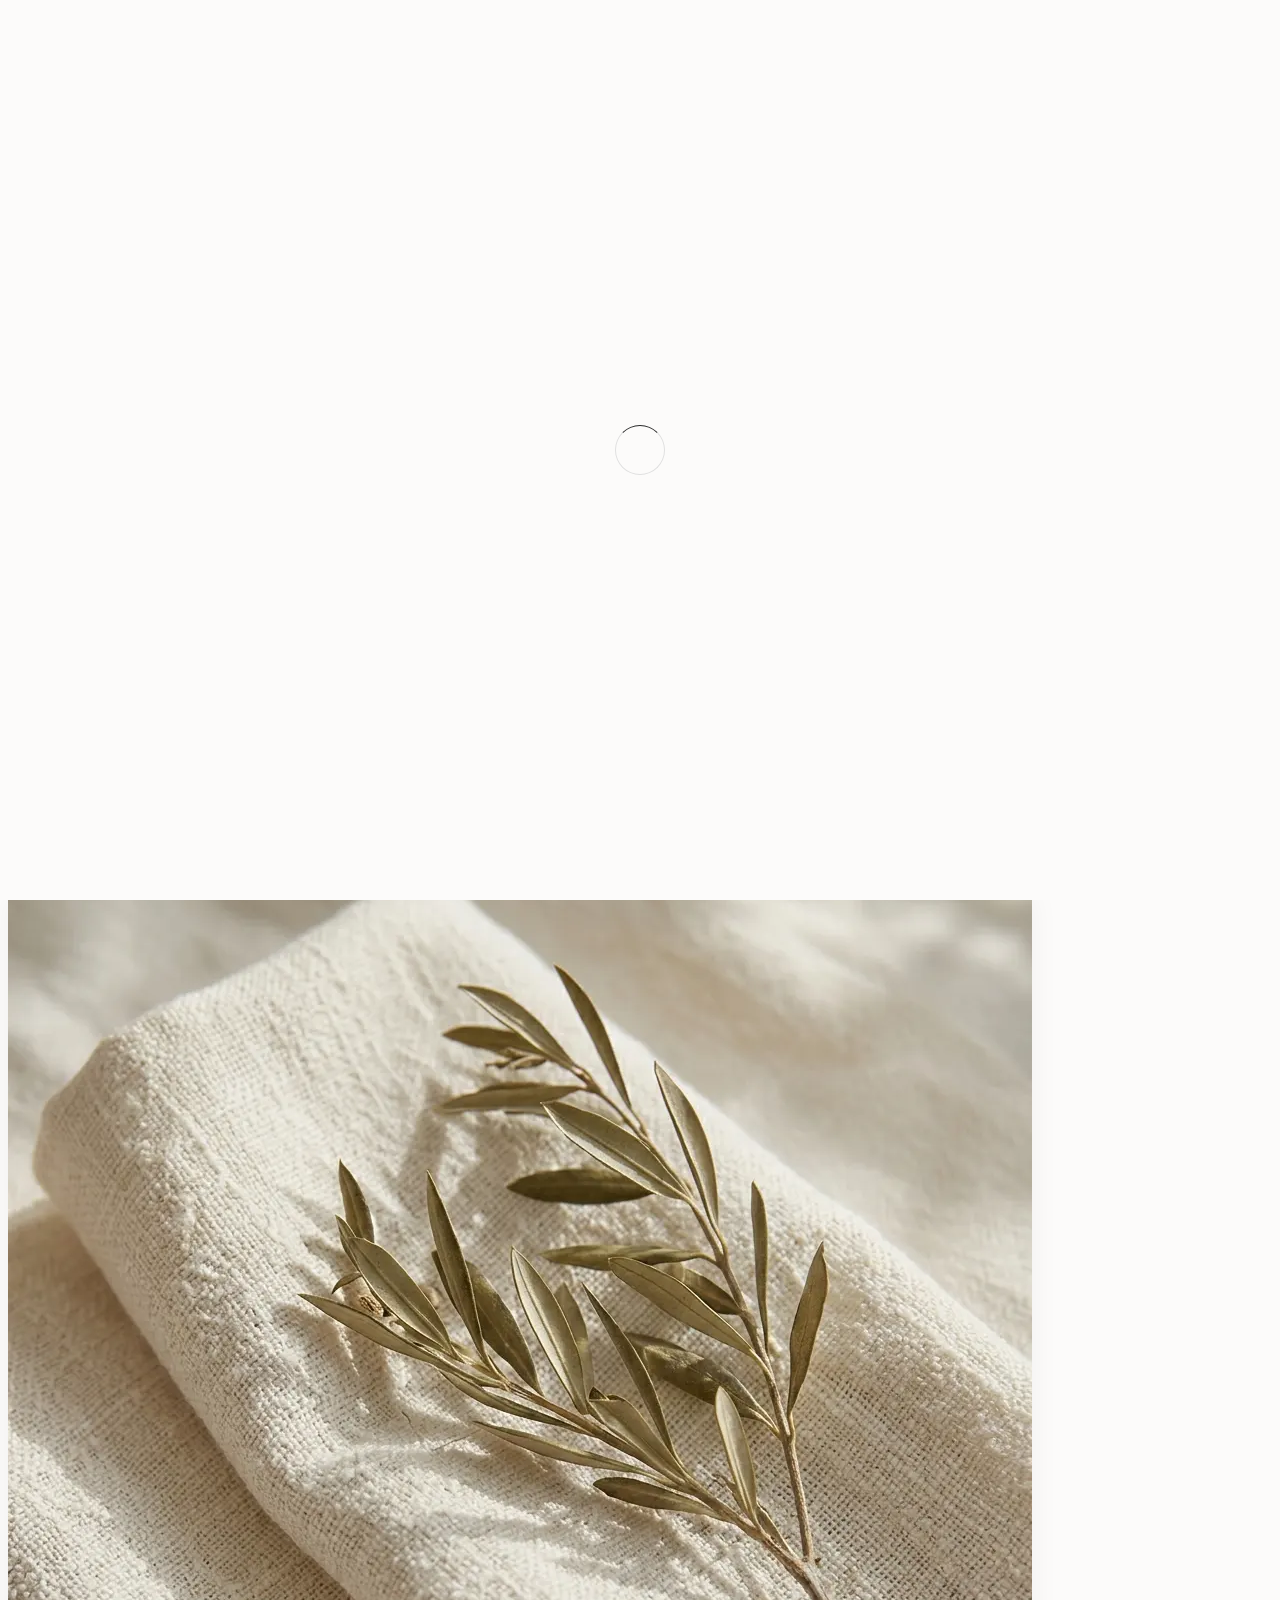
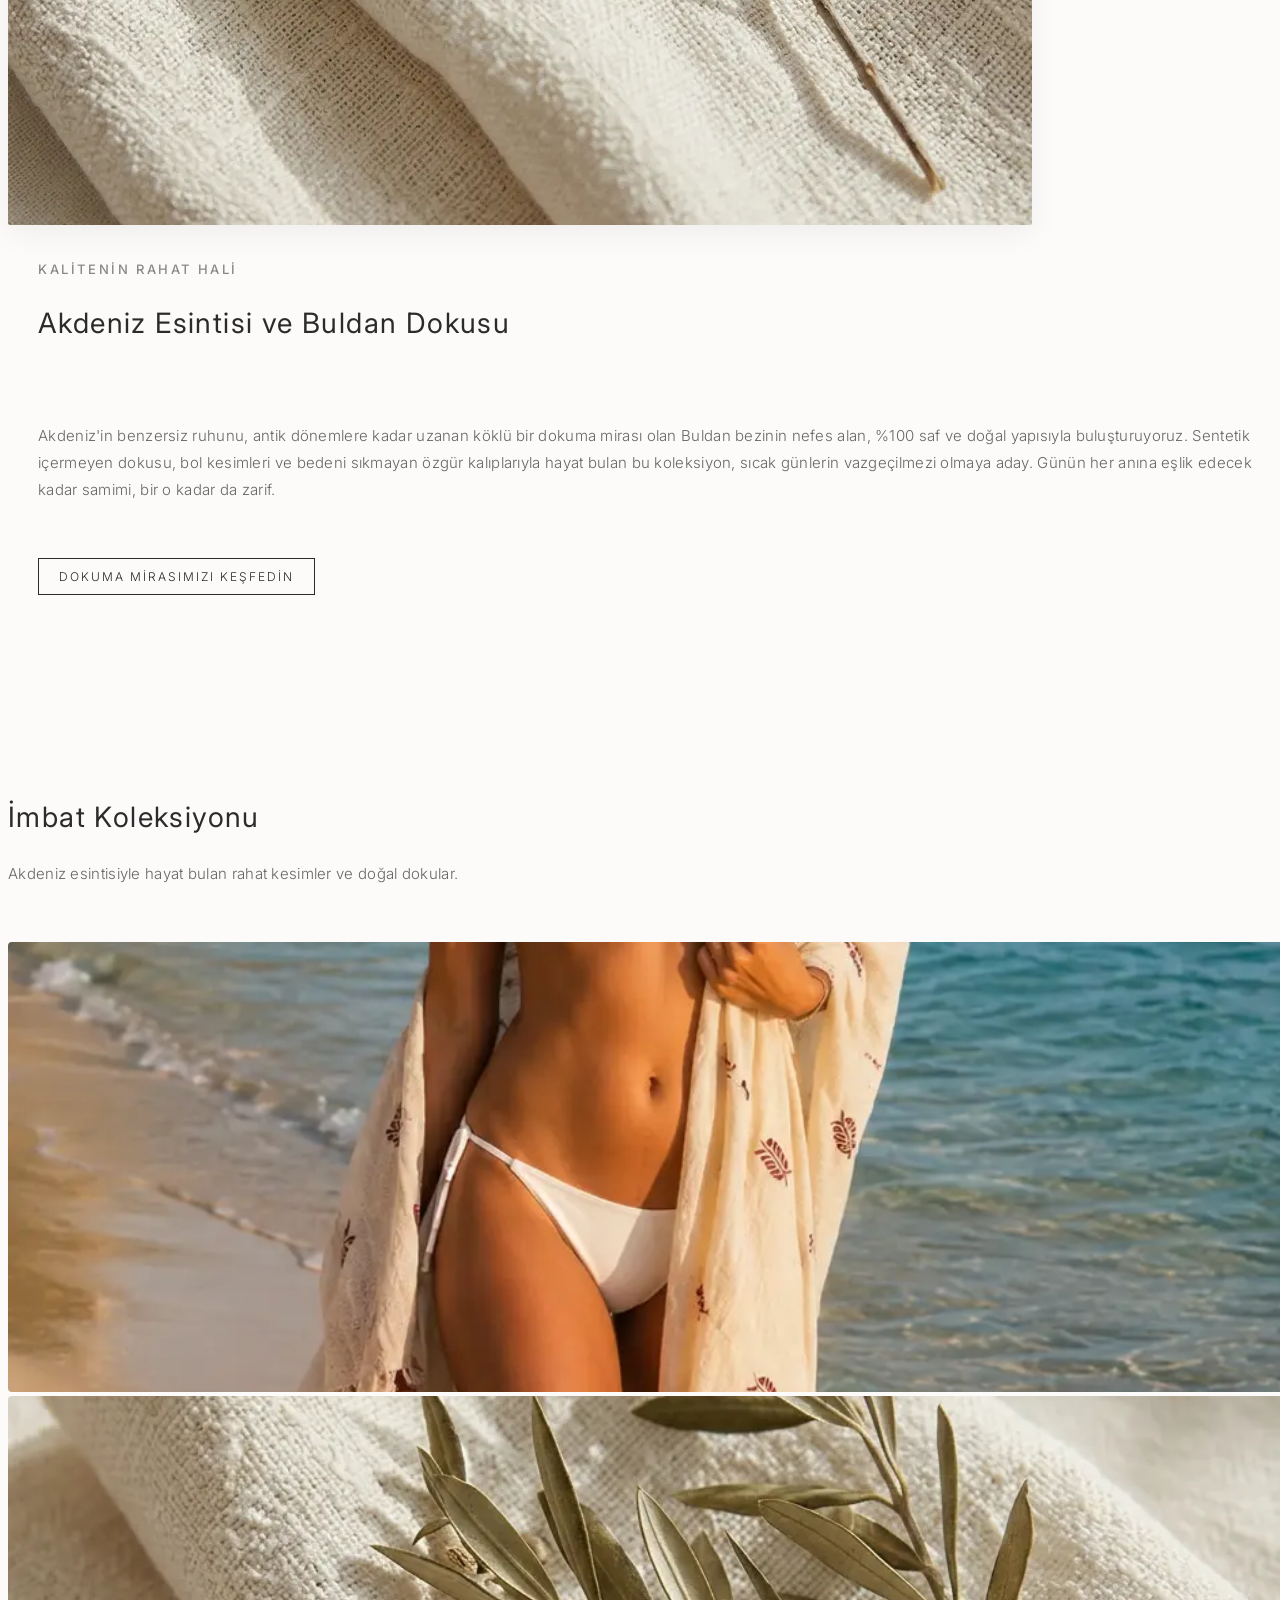
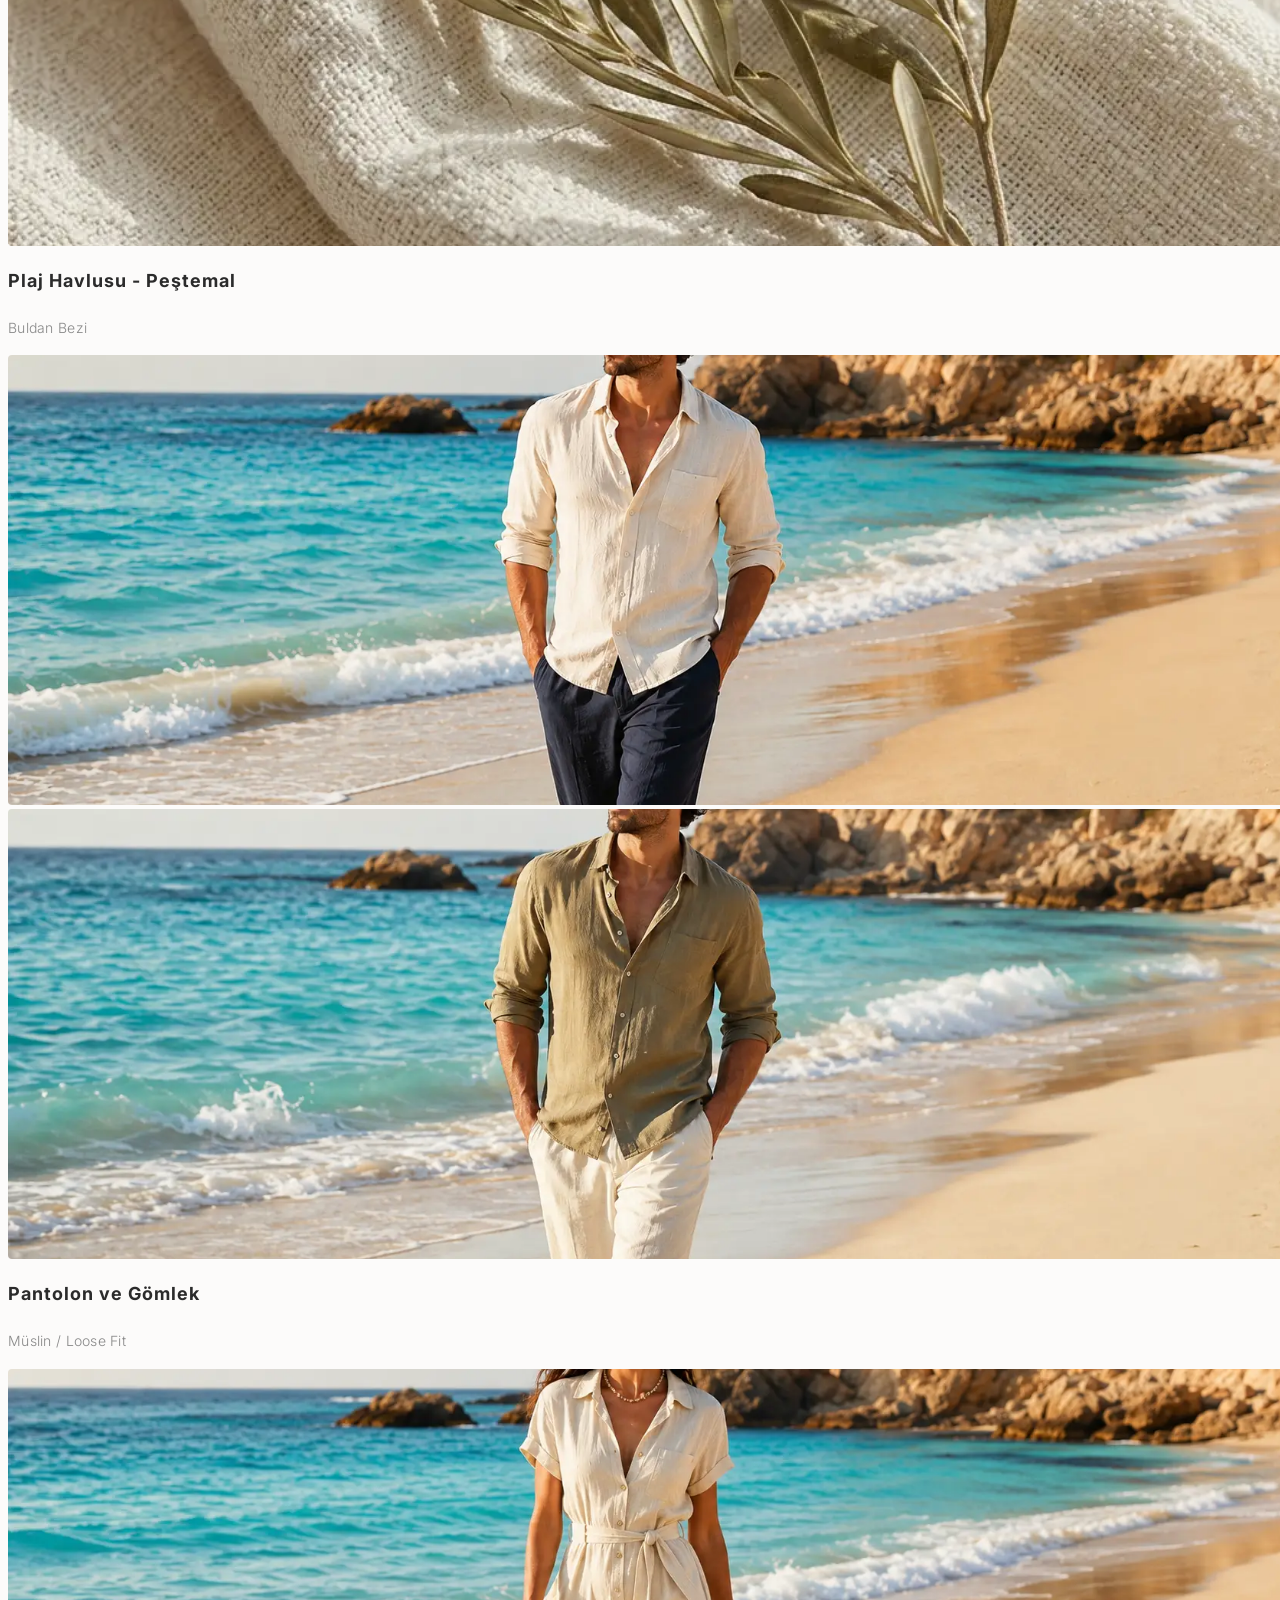
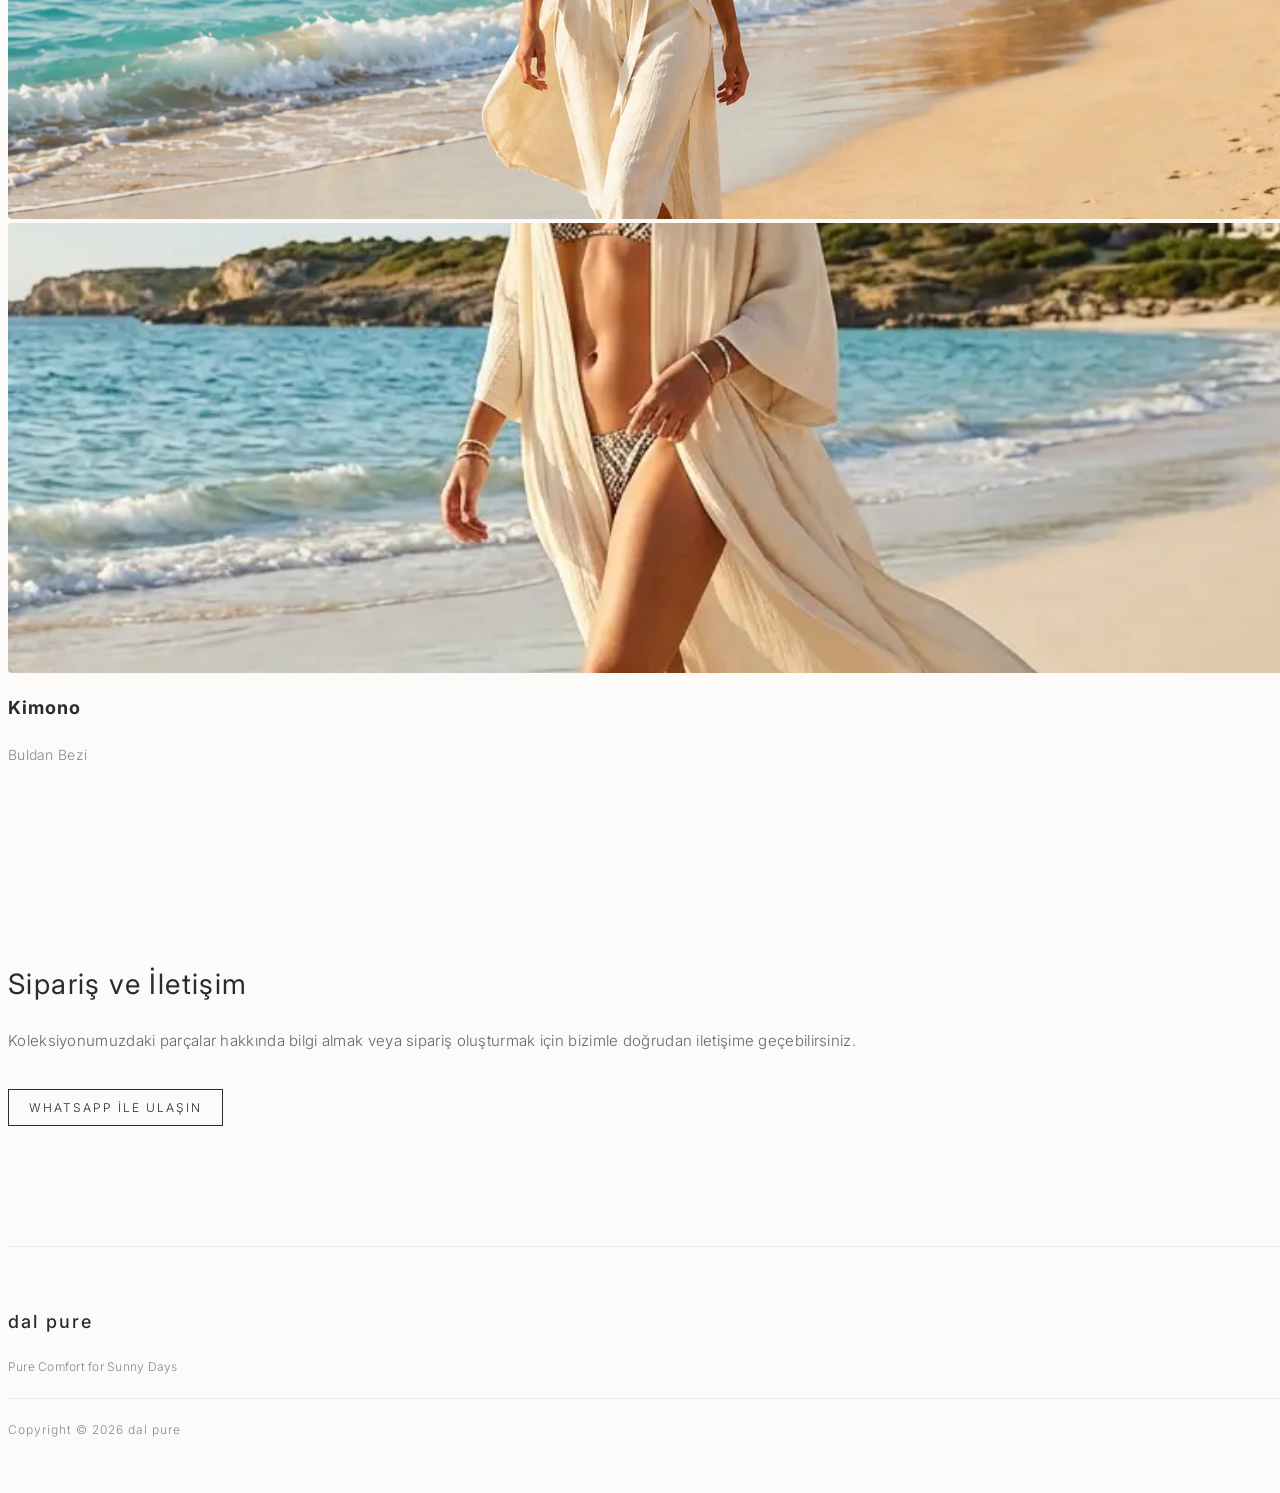
==== index.html @ 9138c9a8 "Add files via upload" ====
<!DOCTYPE html>
<html lang="tr">
<head>
    <meta charset="UTF-8">
    <title>dal pure</title>

    <meta http-equiv="X-UA-Compatible" content="IE=Edge">
    <meta name="description" content="Dal Pure - Mediterranean inspired Buldan cotton resortwear.">
    <meta name="viewport" content="width=device-width, initial-scale=1, maximum-scale=1">

    <link rel="stylesheet" href="css/bootstrap.min.css">
    <link rel="stylesheet" href="css/animate.css">
    <link rel="stylesheet" href="css/font-awesome.min.css">
    <link rel="icon" type="image/png" href="images/favicon.png">
    <link rel="stylesheet" href="css/tooplate-style.css">

</head>

<body data-spy="scroll" data-target=".navbar-collapse" data-offset="50">

    <div style="position: absolute; top: 30px; right: 40px; z-index: 1000; font-family: 'Inter', sans-serif; font-size: 13px; letter-spacing: 2px;">
        <span style="color: #2b2b2b; font-weight: 500;">TR</span> 
        <span style="color: #888; margin: 0 5px;">|</span> 
        <a href="en.html" style="color: #888; text-decoration: none; transition: 0.3s;" onmouseover="this.style.color='#2b2b2b'" onmouseout="this.style.color='#888'">EN</a>
    </div>

    <div class="preloader">
         <div class="spinner">
              <span class="spinner-rotate"></span>
         </div>
    </div>

<style>
     /* Carousel Okları ve Minimal Dokunuşlar İçin Ek CSS */
     .carousel-control.left, .carousel-control.right {
          background-image: none !important; /* Standart siyah gölgeleri kaldırır */
          color: #2b2b2b; /* Ok rengi */
          opacity: 0.5;
     }
     .carousel-control:hover { opacity: 1; }
     .carousel-inner > .item > img {
          width: 100%;
          height: 450px;
          object-fit: cover;
          border-radius: 4px;
     }
     .product-title { margin-top: 20px; font-weight: bold; letter-spacing: 1px; }
     .product-desc { color: #888; font-size: 14px; margin-bottom: 15px; }
     .inquire-btn {
          display: inline-block; padding: 10px 20px; border: 1px solid #2b2b2b;
          color: #2b2b2b; text-decoration: none; text-transform: uppercase; letter-spacing: 2px;
          font-size: 12px; transition: 0.3s;
     }
     .inquire-btn:hover { background-color: #2b2b2b; color: #fff; text-decoration: none; }
           /* Dikey Hizalama ve Bootstrap Hayalet Temizliği */
     .align-center {
          display: flex !important;
          align-items: center !important;
          flex-wrap: wrap;
     }
     .align-center::before, .align-center::after {
          display: none !important;
     }
     .about-thumb, .about-thumb .section-title, .about-thumb h3 {
          margin-top: 0 !important;
          padding-top: 0 !important;
     }   
     
</style>


<div class="container">
     <div class="row">
          <section id="home" class="parallax-section">

               <div class="col-md-offset-1 col-md-10 col-sm-12">
                    <div class="home-wrapper">
                         <h3 class="wow fadeInUp" data-wow-delay="0.4s">Akdeniz Esintisi</h3>
                         <h1 class="wow fadeInUp" data-wow-delay="0.6s" style="letter-spacing: 0.2em; text-transform: none !important;">dal pure</h1>
                         <p class="home-desc wow fadeInUp" data-wow-delay="0.8s">Bitmeyen yazlar için, nefes alan rahat kıyafetler ve aksesuarlar.</p>
                         <a href="#about" class="wow fadeInUp smoothScroll arrow-btn" data-wow-delay="1s"><i class="fa fa-angle-double-down"></i></a>
                    </div>
               </div>

          </section>
     </div>
</div>


<section id="about" class="parallax-section">
     <div class="container">
          <div class="row align-center">

               <div class="col-md-5 col-sm-12">
                    <img src="images/about-image.webp" class="wow fadeInUp img-responsive" data-wow-delay="0.2s" alt="Dal Pure Buldan Kumaşı">
               </div>

               <div class="col-md-7 col-sm-12">
                    <div class="about-thumb text-center">
                         <div class="wow fadeInUp section-title" data-wow-delay="0.6s">
                              <h3>Kalitenin Rahat Hali</h3>
                              <h2>Akdeniz Esintisi ve Buldan Dokusu</h2>
                         </div>
                         <div class="wow fadeInUp" data-wow-delay="0.8s">
                              <p>Akdeniz'in benzersiz ruhunu, antik dönemlere kadar uzanan köklü bir dokuma mirası olan Buldan bezinin nefes alan, %100 saf ve doğal yapısıyla buluşturuyoruz. Sentetik içermeyen dokusu, bol kesimleri ve bedeni sıkmayan özgür kalıplarıyla hayat bulan bu koleksiyon, sıcak günlerin vazgeçilmezi olmaya aday. Günün her anına eşlik edecek kadar samimi, bir o kadar da zarif.</p>
                              <br><br>
<a href="heritage.html" class="inquire-btn wow fadeInUp" data-wow-delay="1s">
     Dokuma Mirasımızı Keşfedin
</a>
                         </div>
                    </div>
               </div>

          </div>
     </div>
</section>


<section id="work" class="parallax-section">
     <div class="container">
          <div class="row">

               <div class="col-md-12 col-sm-12">
                    <div class="wow fadeInUp section-title text-center" data-wow-delay="0.2s">
                         <h2>İmbat Koleksiyonu</h2>
                         <p>Akdeniz esintisiyle hayat bulan rahat kesimler ve doğal dokular.</p>
                    </div>
               </div>

                <div class="wow fadeInUp col-md-4 col-sm-6" data-wow-delay="0.4s">
                    <div id="urun3Carousel" class="carousel slide" data-ride="carousel" data-interval="false">
                         <div class="carousel-inner" role="listbox">
                              <div class="item active"><img src="images/work-5.webp" alt="Kaftan Shirt 1"></div>
                              <div class="item"><img src="images/about-image.webp" alt="Kaftan Shirt 2"></div>
                         </div>
                         <a class="left carousel-control" href="#urun3Carousel" role="button" data-slide="prev">
                              <span class="fa fa-angle-left" style="position:absolute; top:50%; font-size:30px;"></span>
                         </a>
                         <a class="right carousel-control" href="#urun3Carousel" role="button" data-slide="next">
                              <span class="fa fa-angle-right" style="position:absolute; top:50%; font-size:30px;"></span>
                         </a>
                    </div>
                    <div class="text-center">
                         <h4 class="product-title">Plaj Havlusu - Peştemal</h4>
                         <p class="product-desc">Buldan Bezi</p>
                    </div>
               </div>
             
               <div class="wow fadeInUp col-md-4 col-sm-6" data-wow-delay="0.6s">
                    <div id="urun1Carousel" class="carousel slide" data-ride="carousel" data-interval="false">
                         <div class="carousel-inner" role="listbox">
                              <div class="item active"><img src="images/work-2.webp" alt="Pure Lounge Pants 1"></div>
                              <div class="item"><img src="images/work-1.webp" alt="Pure Lounge Pants 2"></div>
                         </div>
                         <a class="left carousel-control" href="#urun1Carousel" role="button" data-slide="prev">
                              <span class="fa fa-angle-left" style="position:absolute; top:50%; font-size:30px;"></span>
                         </a>
                         <a class="right carousel-control" href="#urun1Carousel" role="button" data-slide="next">
                              <span class="fa fa-angle-right" style="position:absolute; top:50%; font-size:30px;"></span>
                         </a>
                    </div>
                    <div class="text-center">
                         <h4 class="product-title">Pantolon ve Gömlek</h4>
                         <p class="product-desc">Müslin / Loose Fit</p>
                    </div>
               </div>

               <div class="wow fadeInUp col-md-4 col-sm-6" data-wow-delay="0.8s">
                    <div id="urun2Carousel" class="carousel slide" data-ride="carousel" data-interval="false">
                         <div class="carousel-inner" role="listbox">
                              <div class="item active"><img src="images/work-3.webp" alt="Beach Kimono 1"></div>
                              <div class="item"><img src="images/work-4.webp" alt="Beach Kimono 2"></div>
                         </div>
                         <a class="left carousel-control" href="#urun2Carousel" role="button" data-slide="prev">
                              <span class="fa fa-angle-left" style="position:absolute; top:50%; font-size:30px;"></span>
                         </a>
                         <a class="right carousel-control" href="#urun2Carousel" role="button" data-slide="next">
                              <span class="fa fa-angle-right" style="position:absolute; top:50%; font-size:30px;"></span>
                         </a>
                    </div>
                    <div class="text-center">
                         <h4 class="product-title">Kimono</h4>
                         <p class="product-desc">Buldan Bezi</p>
                    </div>
               </div>


          </div>
     </div>
</section>


<section id="contact" class="parallax-section" style="padding: 80px 0;">
     <div class="container">
          <div class="row text-center">
               <div class="col-md-12 col-sm-12">
                    <div class="wow fadeInUp section-title" data-wow-delay="0.2s">
                         <h2>Sipariş ve İletişim</h2>
                         <p>Koleksiyonumuzdaki parçalar hakkında bilgi almak veya sipariş oluşturmak için bizimle doğrudan iletişime geçebilirsiniz.</p>
                         <br>
                         <a href="https://wa.me/905418734180" target="_blank" class="inquire-btn wow fadeInUp" data-wow-delay="0.4s">
                              <i class="fa fa-whatsapp"></i> WhatsApp ile Ulaşın
                         </a>
                    </div>
               </div>
          </div>
     </div>
</section>


<footer id="footer" class="parallax-section" style="padding-top: 40px; padding-bottom: 20px;">
    <div class="container">
        <div class="row text-center">

               <div class="wow fadeInUp col-md-12 col-sm-12" data-wow-delay="0.2s">
                    <h4 style="letter-spacing: 2px;">dal pure</h4>
                    <p style="font-size: 12px; color: #888;">Pure Comfort for Sunny Days</p>
               </div>

               <div class="col-md-12 col-sm-12 clearfix">
                    <div class="dash-line" style="margin: 20px 0;"></div>
               </div>

               <div class="wow fadeInUp col-md-6 col-sm-6 text-left" data-wow-delay="0.4s">
                    <p class="copyright-text" style="font-size: 12px;">Copyright © 2026 dal pure</p>
               </div>

               <div class="wow fadeInUp col-md-6 col-sm-6 text-right" data-wow-delay="0.6s">
                   <ul class="social-icon" style="margin: 0;">
     <li><a href="https://instagram.com/dal.pure" target="_blank" class="fa fa-instagram"></a></li>
     <li><a href="https://wa.me/905418734180" target="_blank" class="fa fa-whatsapp"></a></li>
</ul>
               </div>

          </div>
     </div>
</footer>

<script src="js/jquery.js"></script>
<script src="js/bootstrap.min.js"></script>
<script src="js/jquery.parallax.js"></script>
<script src="js/smoothscroll.js"></script>
<script src="js/wow.min.js"></script>
<script src="js/custom.js"></script>

</body>
</html>
---- css/tooplate-style.css ----
/*
    DAL PURE - Custom Premium Lookbook Style
    Minimalist, Clean & Resortwear Vibe
*/

@import url('https://fonts.googleapis.com/css2?family=Inter:wght@300;400;500&display=swap');

/*---------------------------------------
  General & Background              
-----------------------------------------*/
html, body {
  width: 100%;
  height: 100%;
}

body {
    background-color: #fcfbfa; /* Kum / Kırık beyaz tonu - Dal Pure'un saf hissi */
    font-family: 'Inter', sans-serif;
    font-style: normal;
    font-weight: 300;
    color: #2b2b2b; /* Yumuşak antrasit */
    overflow-x: hidden;
    -webkit-font-smoothing: antialiased;
}

a {
  color: #575757;
  -webkit-transition: 0.4s;
  transition: 0.4s;
  text-decoration: none !important;
}

a:hover, a:active, a:focus {
  color: #000000;
  outline: none;
}

* {
  -webkit-box-sizing: border-box;
  box-sizing: border-box;
}

/*---------------------------------------
  Typography (Lüks ve Sade)             
-----------------------------------------*/
h1, h2, h3, h4, h5, h6 {
  font-style: normal;
  font-weight: 400;
  color: #2b2b2b;
}

h1 {
  font-size: 38px;
  font-weight: 300;
  letter-spacing: 0.25em; /* Marka ismine geniş ve asil duruş */
  text-transform: uppercase;
  margin-bottom: 10px;
}

h2 {
  font-size: 28px;
  letter-spacing: 0.05em;
  line-height: 1.4;
}

h3 {
  font-size: 13px;
  font-weight: 500;
  line-height: 24px;
  letter-spacing: 0.2em;
  text-transform: uppercase;
  color: #888888;
}

h4 {
  font-size: 18px;
  letter-spacing: 0.05em;
}

p {
  color: #666666;
  font-size: 15px;
  font-weight: 300;
  line-height: 1.8;
  letter-spacing: 0.02em;
}

.section-title {
  margin: 0;
  padding-bottom: 40px;
}

.parallax-section {
  background-attachment: fixed !important;
  background-size: cover !important;
}

#about, #work, #contact, footer {
  position: relative;
  padding-top: 80px;
  padding-bottom: 80px;
}

/*---------------------------------------
  Pre-loader (Yükleme Ekranı)              
-----------------------------------------*/
.preloader {
  position: fixed;
  top: 0;
  left: 0;
  width: 100%;
  height: 100%;
  z-index: 99999;
  display: flex;
  flex-flow: row nowrap;
  justify-content: center;
  align-items: center;
  background: #fcfbfa;
}

.spinner {
  border: 1px solid transparent;
  border-radius: 5px;
  position: relative;
}

.spinner:before {
  content: '';
  box-sizing: border-box;
  position: absolute;
  top: 50%;
  left: 50%;
  width: 50px;
  height: 50px;
  margin-top: -25px;
  margin-left: -25px;
  border-radius: 50%;
  border: 1px solid #e0e0e0;
  border-top-color: #2b2b2b;
  animation: spinner .9s linear infinite;
}

@keyframes spinner {
  to {transform: rotate(360deg);}
}

/*---------------------------------------
  Home Section (Karşılama / Hero)              
-----------------------------------------*/
#home {
  /* Arkaplan fotoğrafının adı, images klasöründe home-bg.jpg olmalı */
  background: url('../images/home-bg.webp') center center no-repeat fixed;
  background-size: cover;
  display: flex;
  align-items: center;
  height: 85vh;
  text-align: center;
  position: relative;
  margin: 20px 20px 0 20px;
  border-radius: 2px;
}

.home-wrapper {
  background: rgba(252, 251, 250, 0.85); /* Hafif buzlu, çok şık arka plan */
  padding: 40px 20px;
  max-width: 600px;
  margin: 0 auto;
  border-radius: 2px;
}

.arrow-btn i {
  color: #2b2b2b;
  font-size: 24px;
  margin-top: 20px;
  transition: 0.3s;
}

.arrow-btn i:hover {
  color: #888;
  transform: translateY(5px);
}

/*---------------------------------------
  About & Fabric Section              
-----------------------------------------*/
#about {
  padding-top: 100px;
}

#about img {
  border-radius: 2px;
  margin-bottom: 28px;
  box-shadow: 0px 10px 30px rgba(0,0,0,0.05); /* Fotoğrafa çok hafif lüks gölge */
}

.about-thumb {
  padding: 20px 30px;
}

/*---------------------------------------
  Footer Section              
-----------------------------------------*/
footer {
  background: #fcfbfa;
  border-top: 1px solid #eaeaea;
}

footer h4 {
  color: #2b2b2b;
  font-weight: 500;
}

.dash-line {
  border-top: 1px solid #eaeaea;
}

.copyright-text {
  color: #888;
  letter-spacing: 1px;
}

/*---------------------------------------
  Social Icons (Minimalist)             
-----------------------------------------*/
.social-icon {
  padding: 0;
  margin: 0;
}

.social-icon li {
  display: inline-block;
  list-style: none;
}

.social-icon li a {
  color: #2b2b2b;
  font-size: 18px;
  margin: 0px 10px;
  transition: all 0.3s ease-in-out;
}

.social-icon li a:hover {
  color: #888;
}

/*---------------------------------------
  Mobile Responsive Styles              
-----------------------------------------*/
@media (max-width: 768px) {
  h1 { font-size: 28px; letter-spacing: 0.15em; }
  h2 { font-size: 22px; }
  #home { margin: 10px; height: 75vh; }
  .home-wrapper { padding: 30px 15px; }
  #about .about-thumb { padding: 0px; margin-top: 20px; }
  footer .text-left, footer .text-right { text-align: center !important; margin-bottom: 15px; }
}
.home-desc {
    font-size: 14px; /* Fontu ideal bir alt başlık boyutuna düşürdük */
    color: #666666; /* Logodan biraz daha soluk bir gri yaparak hiyerarşi kurduk */
    margin-top: 20px; /* DAL PURE logosu ile arasına şık bir boşluk verdik */
    text-transform: none; /* Bütün harfleri büyük yapma zorunluluğunu kaldırdık */
    letter-spacing: 0.05em; /* Çok hafif, elit bir harf arası boşluk */
    font-weight: 300; /* İnce ve elegant durması için weight'i düşürdük */
}
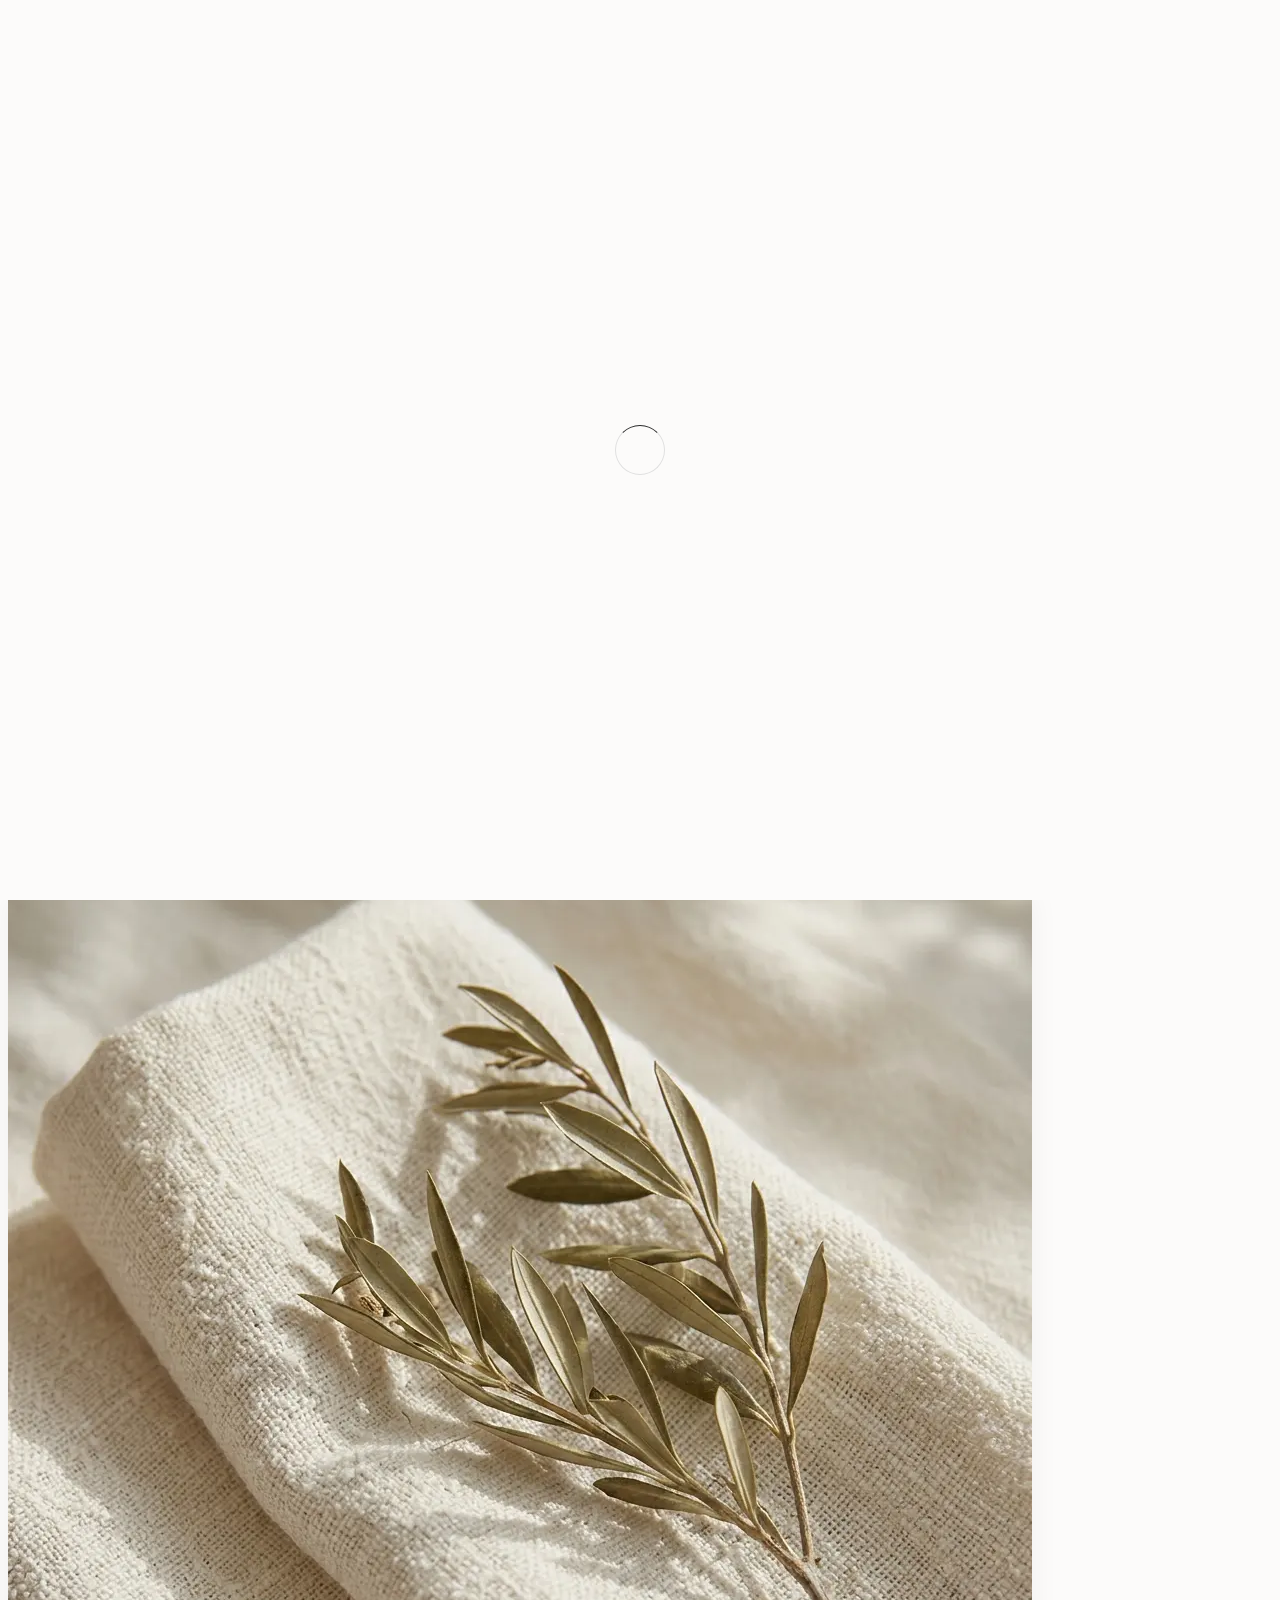
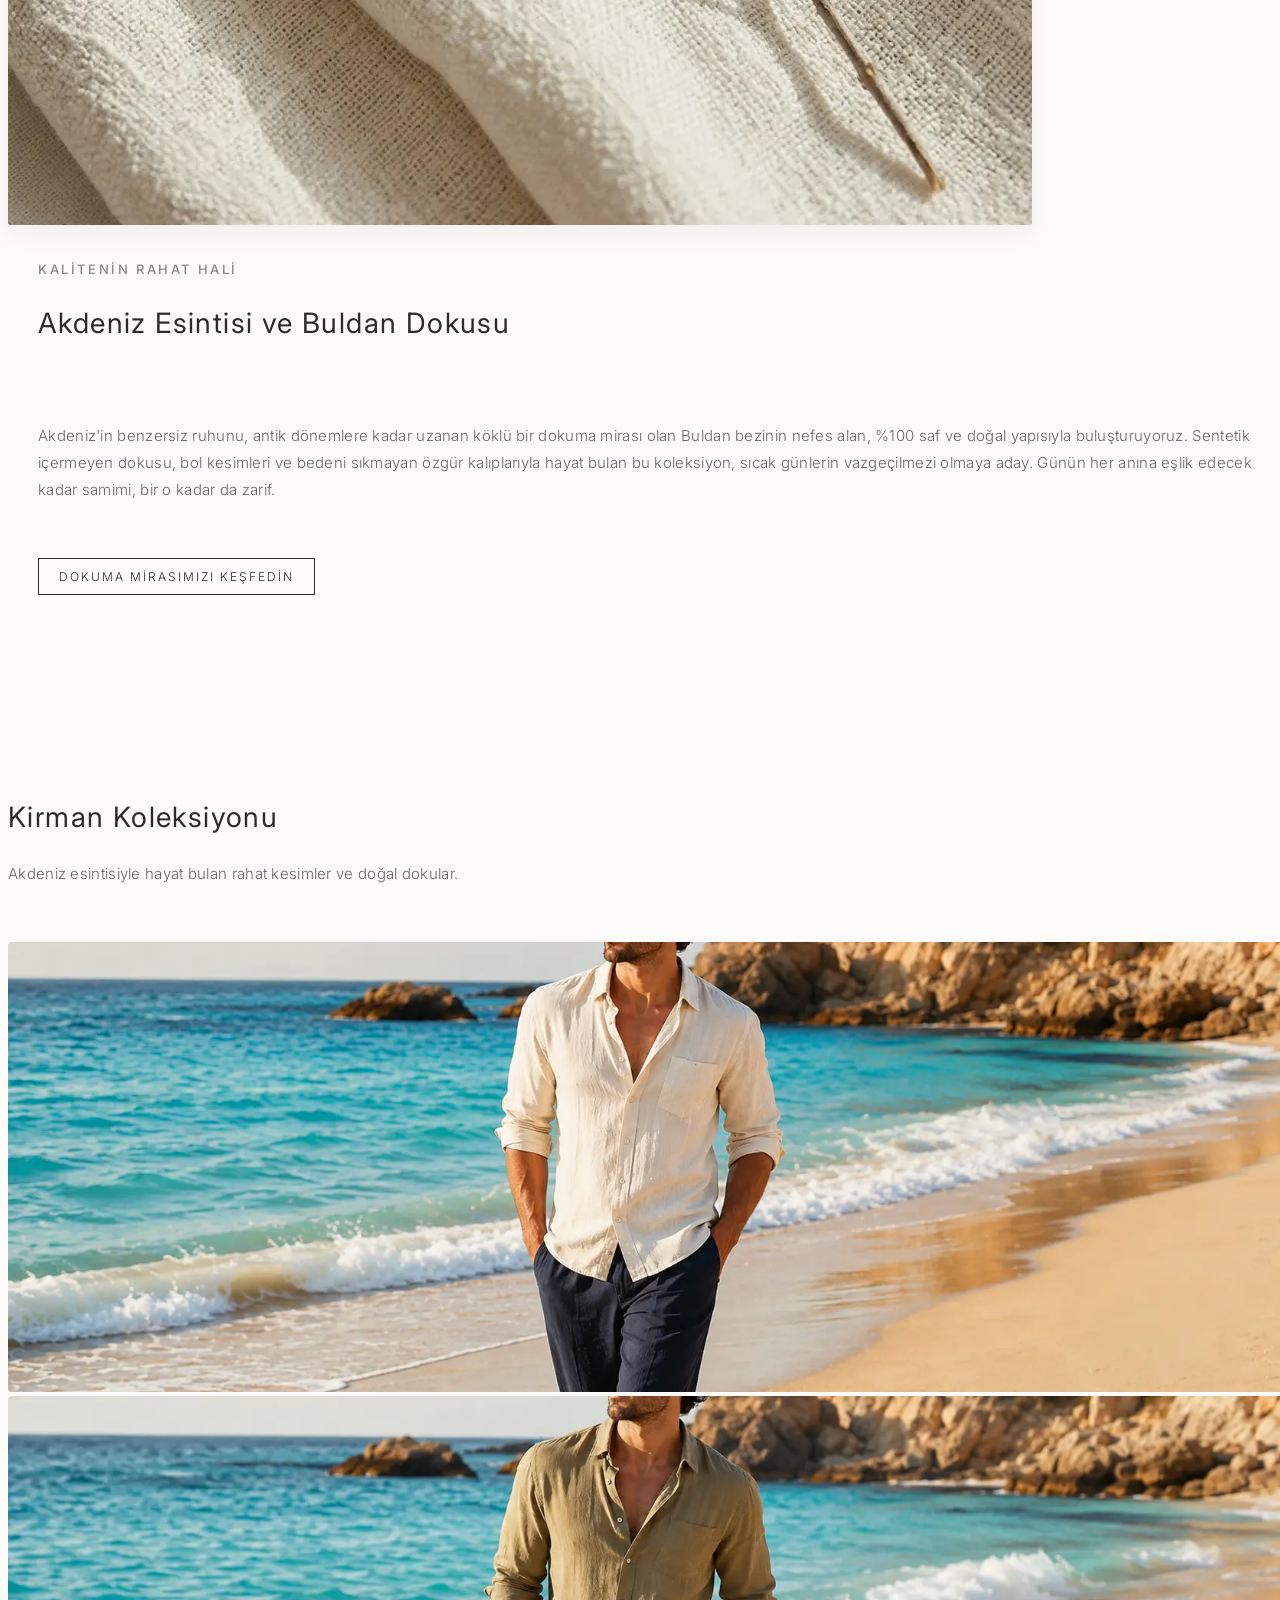
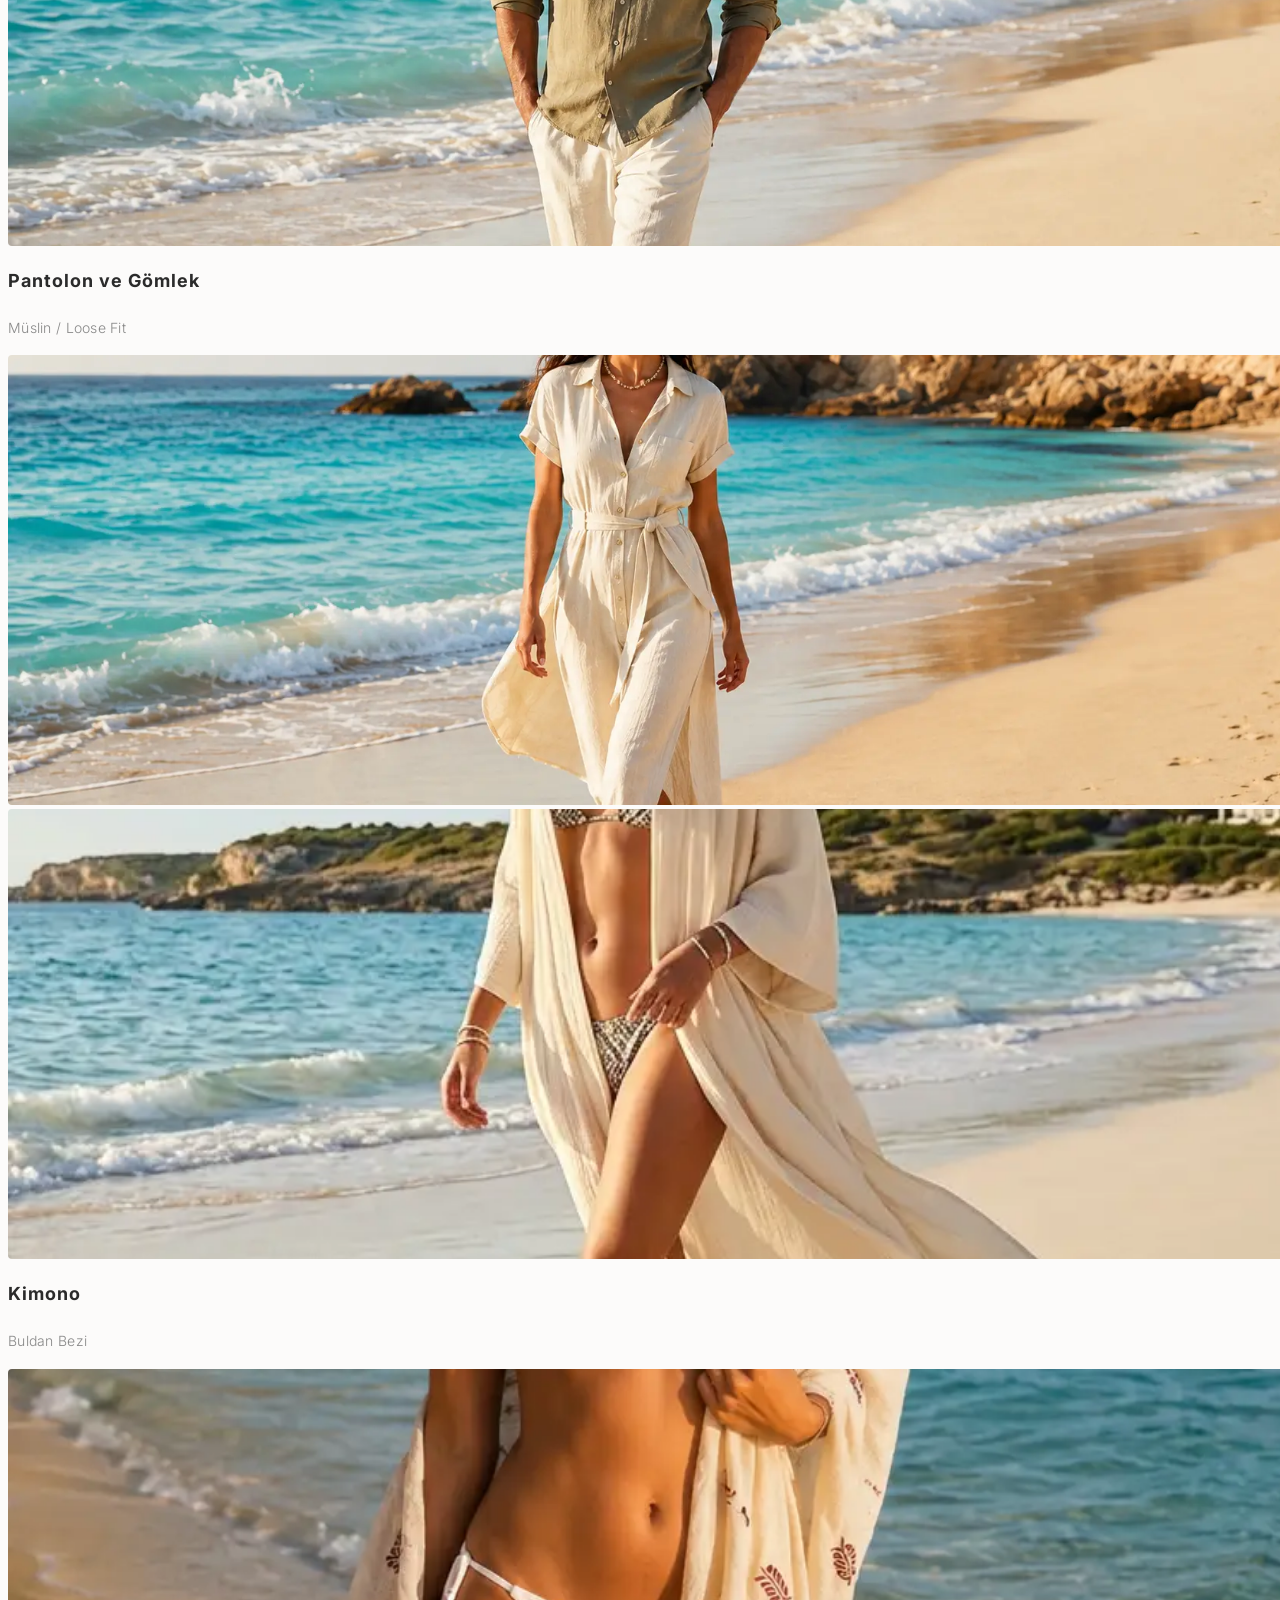
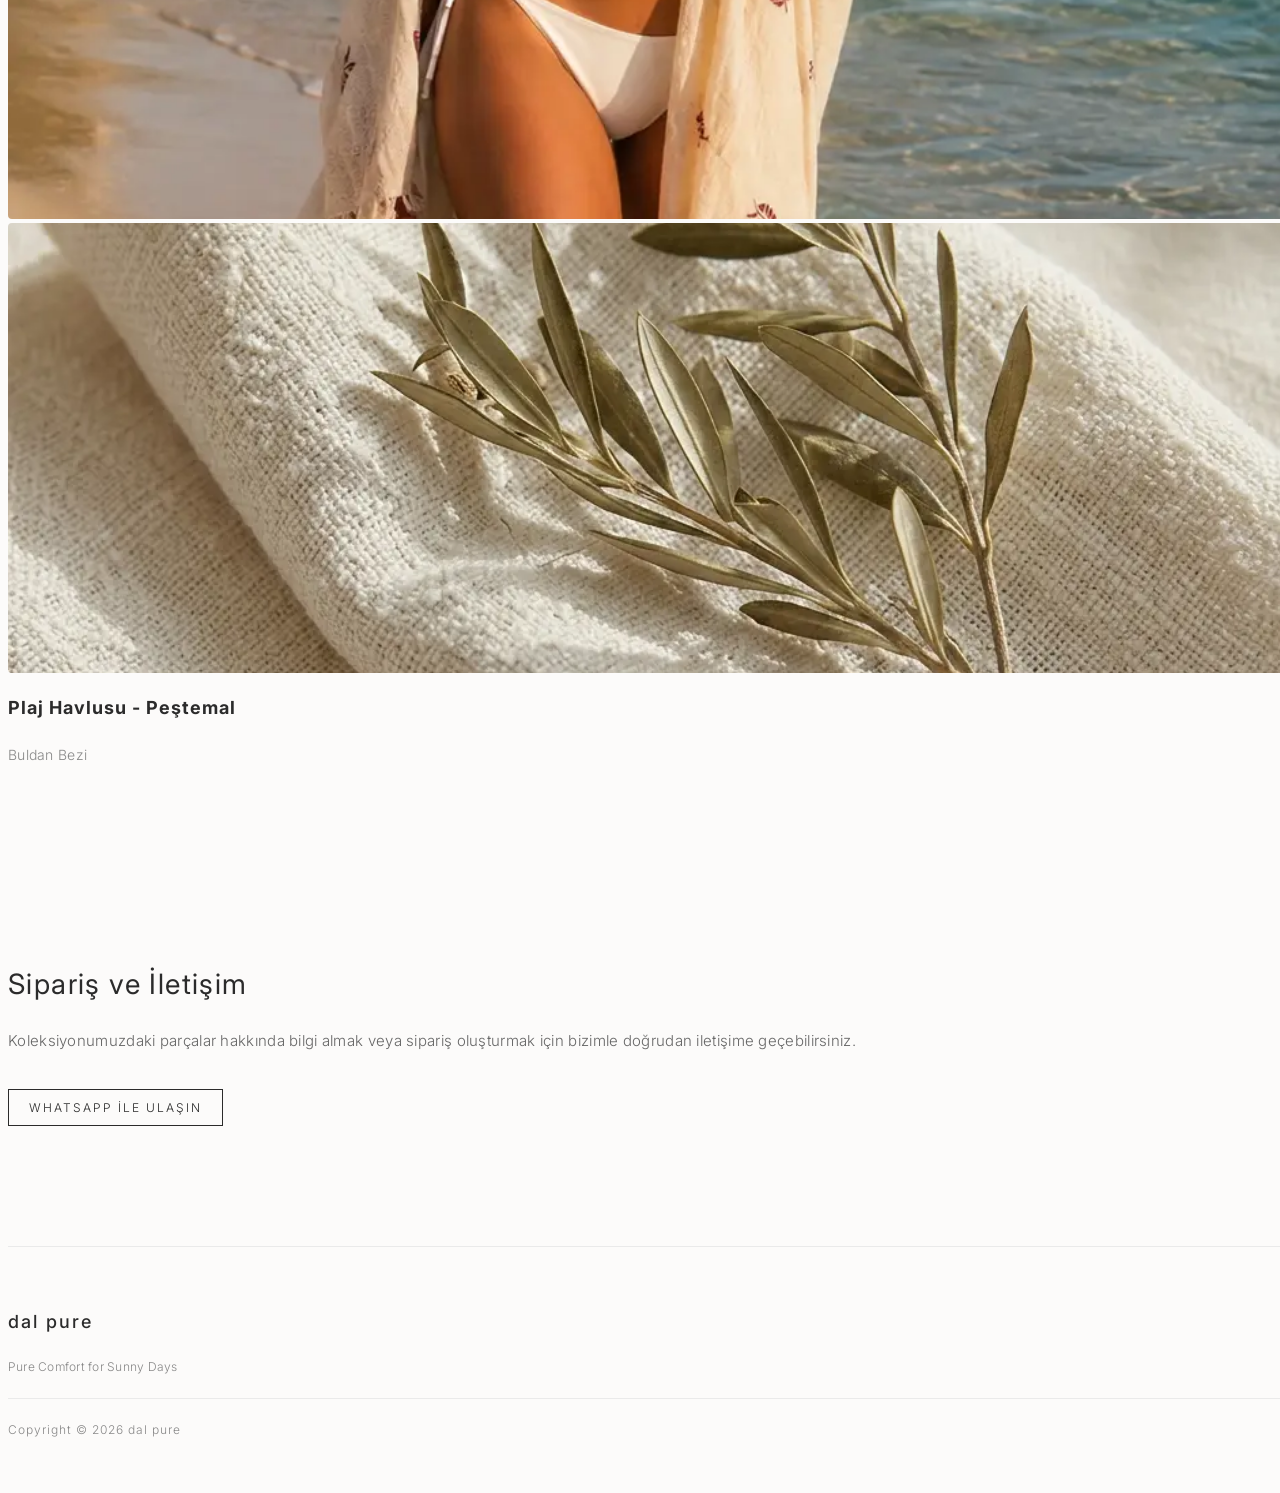
==== commit acfa4c21: "Add files via upload" ====
--- a/index.html
+++ b/index.html
@@ -122,12 +122,50 @@
 
                <div class="col-md-12 col-sm-12">
                     <div class="wow fadeInUp section-title text-center" data-wow-delay="0.2s">
-                         <h2>İmbat Koleksiyonu</h2>
+                         <h2>Kirman Koleksiyonu</h2>
                          <p>Akdeniz esintisiyle hayat bulan rahat kesimler ve doğal dokular.</p>
                     </div>
                </div>
 
-                <div class="wow fadeInUp col-md-4 col-sm-6" data-wow-delay="0.4s">
+                 <div class="wow fadeInUp col-md-4 col-sm-6" data-wow-delay="0.4s">
+                    <div id="urun1Carousel" class="carousel slide" data-ride="carousel" data-interval="false">
+                         <div class="carousel-inner" role="listbox">
+                              <div class="item active"><img src="images/work-2.webp" alt="Pure Lounge Pants 1"></div>
+                              <div class="item"><img src="images/work-1.webp" alt="Pure Lounge Pants 2"></div>
+                         </div>
+                         <a class="left carousel-control" href="#urun1Carousel" role="button" data-slide="prev">
+                              <span class="fa fa-angle-left" style="position:absolute; top:50%; font-size:30px;"></span>
+                         </a>
+                         <a class="right carousel-control" href="#urun1Carousel" role="button" data-slide="next">
+                              <span class="fa fa-angle-right" style="position:absolute; top:50%; font-size:30px;"></span>
+                         </a>
+                    </div>
+                    <div class="text-center">
+                         <h4 class="product-title">Pantolon ve Gömlek</h4>
+                         <p class="product-desc">Müslin / Loose Fit</p>
+                    </div>
+               </div>
+               
+               <div class="wow fadeInUp col-md-4 col-sm-6" data-wow-delay="0.6s">
+                    <div id="urun2Carousel" class="carousel slide" data-ride="carousel" data-interval="false">
+                         <div class="carousel-inner" role="listbox">
+                              <div class="item active"><img src="images/work-3.webp" alt="Beach Kimono 1"></div>
+                              <div class="item"><img src="images/work-4.webp" alt="Beach Kimono 2"></div>
+                         </div>
+                         <a class="left carousel-control" href="#urun2Carousel" role="button" data-slide="prev">
+                              <span class="fa fa-angle-left" style="position:absolute; top:50%; font-size:30px;"></span>
+                         </a>
+                         <a class="right carousel-control" href="#urun2Carousel" role="button" data-slide="next">
+                              <span class="fa fa-angle-right" style="position:absolute; top:50%; font-size:30px;"></span>
+                         </a>
+                    </div>
+                    <div class="text-center">
+                         <h4 class="product-title">Kimono</h4>
+                         <p class="product-desc">Buldan Bezi</p>
+                    </div>
+               </div>
+
+               <div class="wow fadeInUp col-md-4 col-sm-6" data-wow-delay="0.8s">
                     <div id="urun3Carousel" class="carousel slide" data-ride="carousel" data-interval="false">
                          <div class="carousel-inner" role="listbox">
                               <div class="item active"><img src="images/work-5.webp" alt="Kaftan Shirt 1"></div>
@@ -145,45 +183,6 @@
                          <p class="product-desc">Buldan Bezi</p>
                     </div>
                </div>
-             
-               <div class="wow fadeInUp col-md-4 col-sm-6" data-wow-delay="0.6s">
-                    <div id="urun1Carousel" class="carousel slide" data-ride="carousel" data-interval="false">
-                         <div class="carousel-inner" role="listbox">
-                              <div class="item active"><img src="images/work-2.webp" alt="Pure Lounge Pants 1"></div>
-                              <div class="item"><img src="images/work-1.webp" alt="Pure Lounge Pants 2"></div>
-                         </div>
-                         <a class="left carousel-control" href="#urun1Carousel" role="button" data-slide="prev">
-                              <span class="fa fa-angle-left" style="position:absolute; top:50%; font-size:30px;"></span>
-                         </a>
-                         <a class="right carousel-control" href="#urun1Carousel" role="button" data-slide="next">
-                              <span class="fa fa-angle-right" style="position:absolute; top:50%; font-size:30px;"></span>
-                         </a>
-                    </div>
-                    <div class="text-center">
-                         <h4 class="product-title">Pantolon ve Gömlek</h4>
-                         <p class="product-desc">Müslin / Loose Fit</p>
-                    </div>
-               </div>
-
-               <div class="wow fadeInUp col-md-4 col-sm-6" data-wow-delay="0.8s">
-                    <div id="urun2Carousel" class="carousel slide" data-ride="carousel" data-interval="false">
-                         <div class="carousel-inner" role="listbox">
-                              <div class="item active"><img src="images/work-3.webp" alt="Beach Kimono 1"></div>
-                              <div class="item"><img src="images/work-4.webp" alt="Beach Kimono 2"></div>
-                         </div>
-                         <a class="left carousel-control" href="#urun2Carousel" role="button" data-slide="prev">
-                              <span class="fa fa-angle-left" style="position:absolute; top:50%; font-size:30px;"></span>
-                         </a>
-                         <a class="right carousel-control" href="#urun2Carousel" role="button" data-slide="next">
-                              <span class="fa fa-angle-right" style="position:absolute; top:50%; font-size:30px;"></span>
-                         </a>
-                    </div>
-                    <div class="text-center">
-                         <h4 class="product-title">Kimono</h4>
-                         <p class="product-desc">Buldan Bezi</p>
-                    </div>
-               </div>
-
 
           </div>
      </div>
--- a/css/tooplate-style.css
+++ b/css/tooplate-style.css
@@ -253,6 +253,12 @@
   .home-wrapper { padding: 30px 15px; }
   #about .about-thumb { padding: 0px; margin-top: 20px; }
   footer .text-left, footer .text-right { text-align: center !important; margin-bottom: 15px; }
+  
+  /* Mobilde arka plan zoom (parallax) hatasını çözen kısım */
+  .parallax-section, #home {
+    background-attachment: scroll !important;
+    background-position: center center !important;
+  }
 }
 .home-desc {
     font-size: 14px; /* Fontu ideal bir alt başlık boyutuna düşürdük */
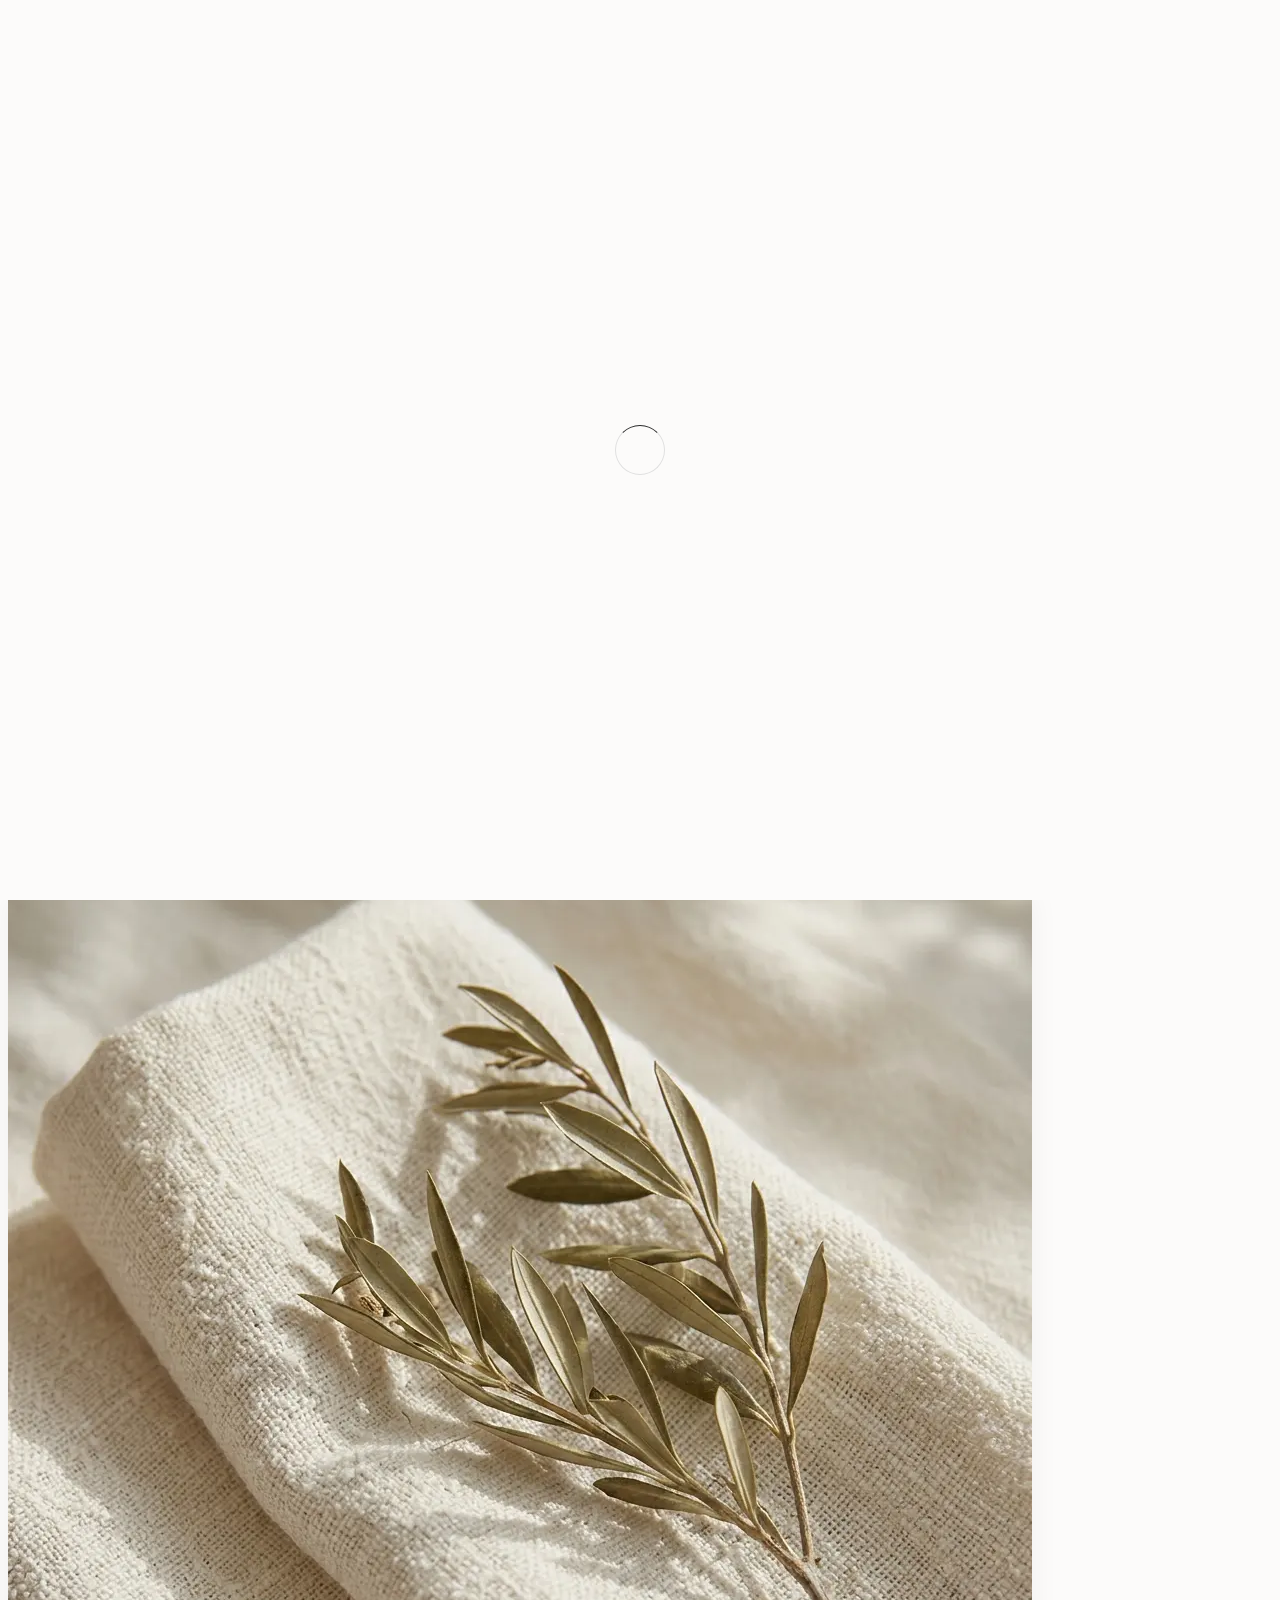
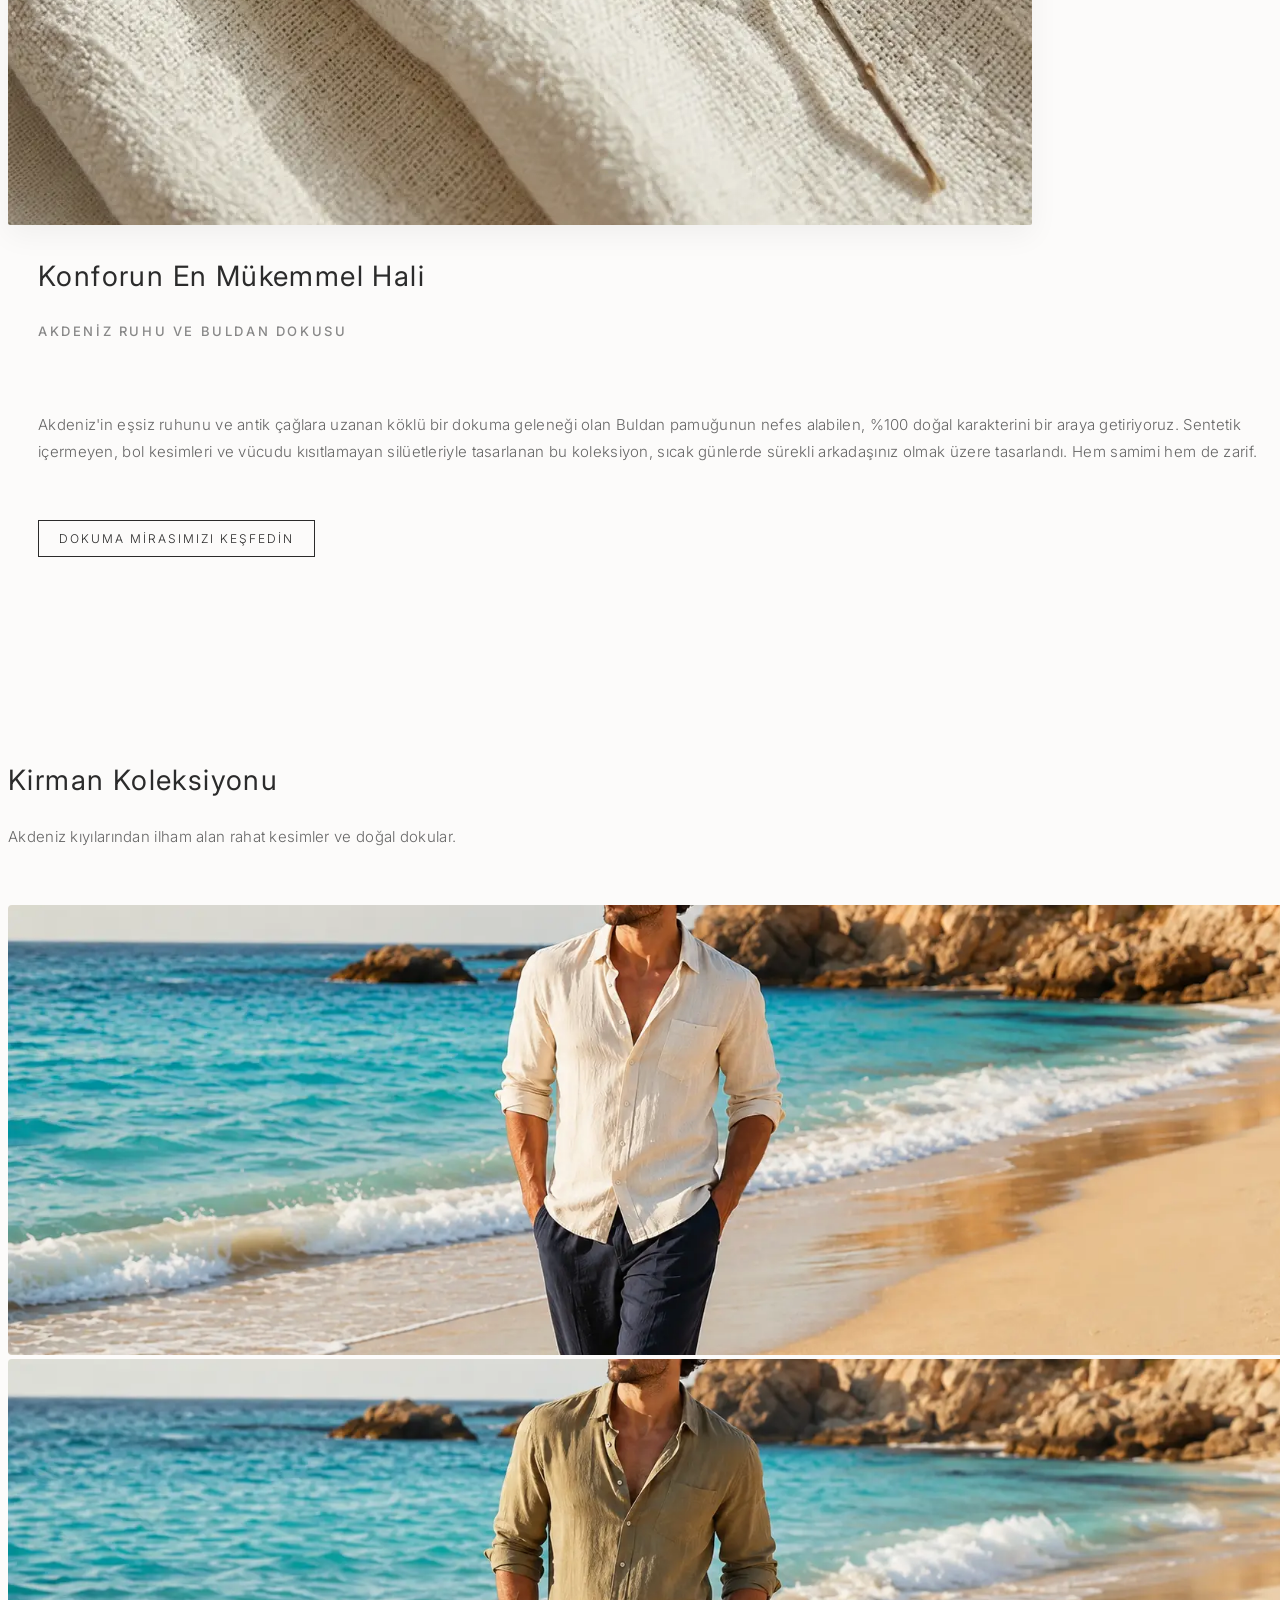
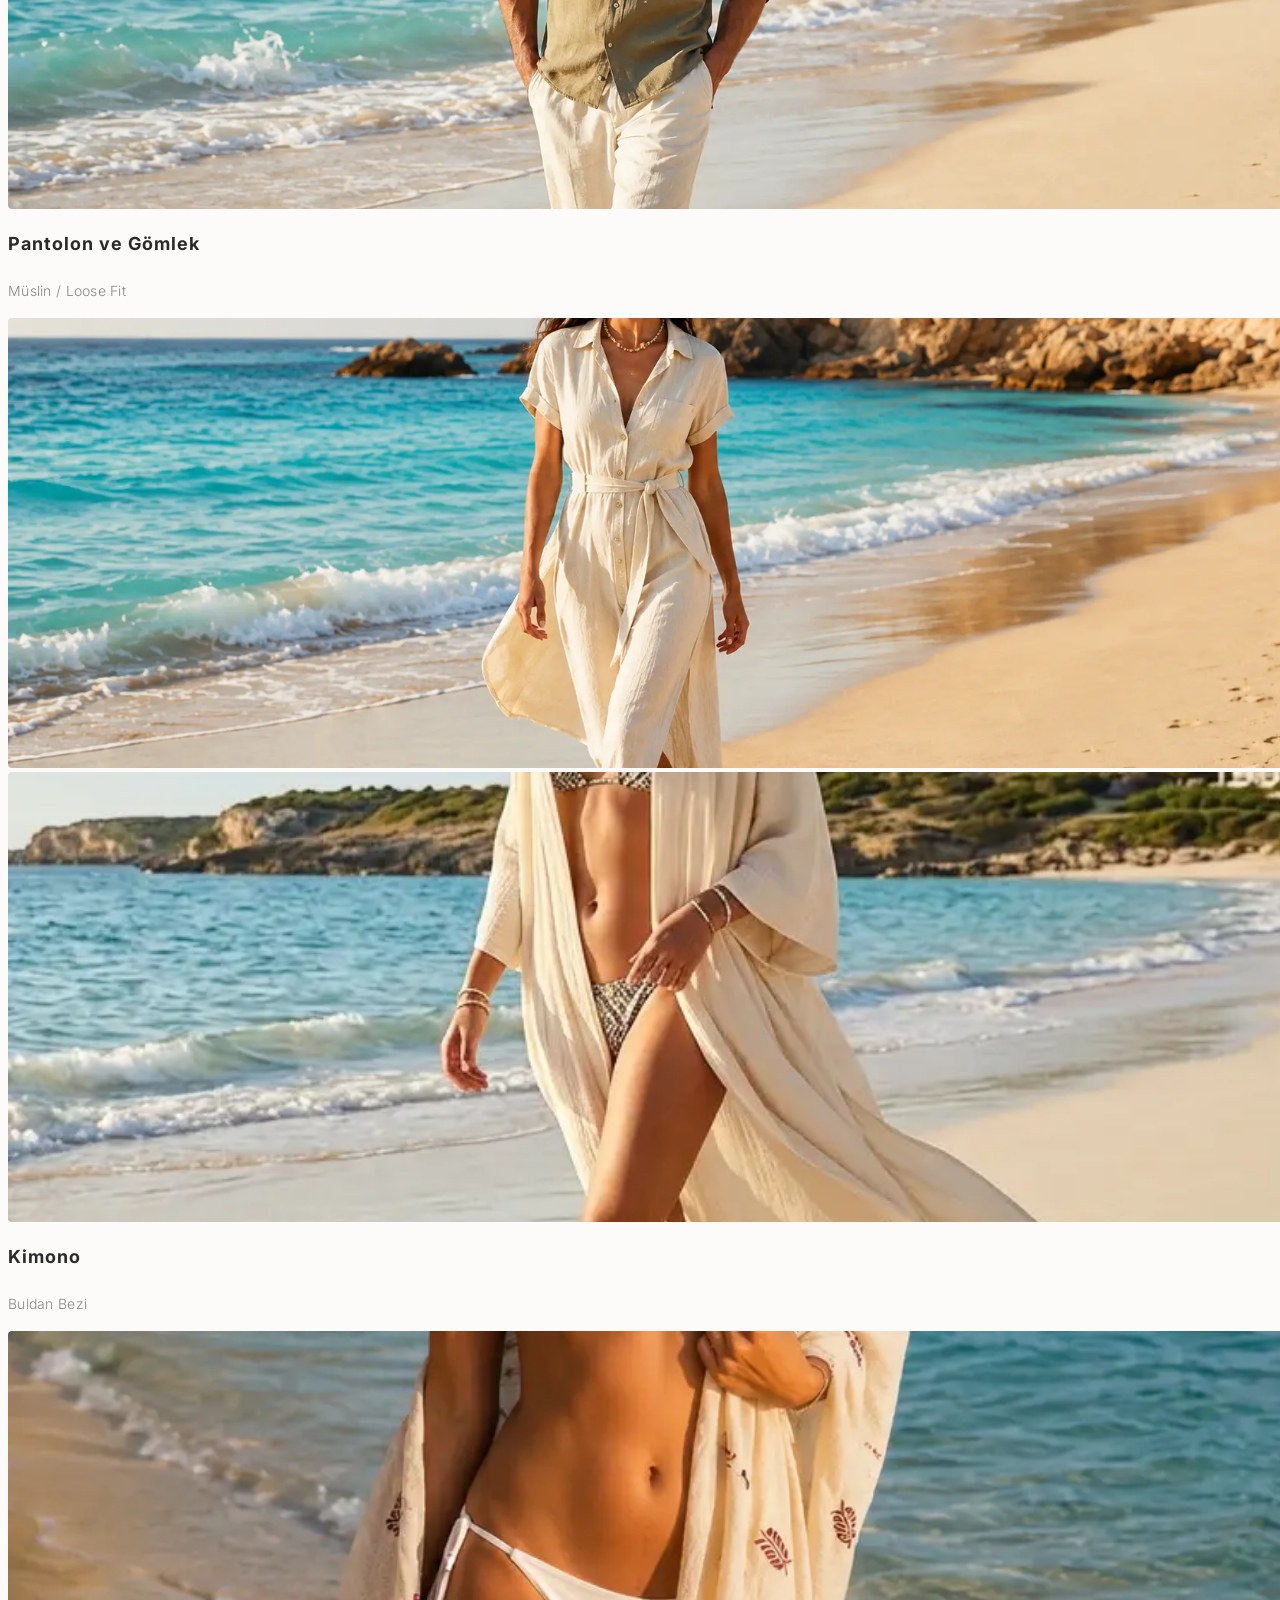
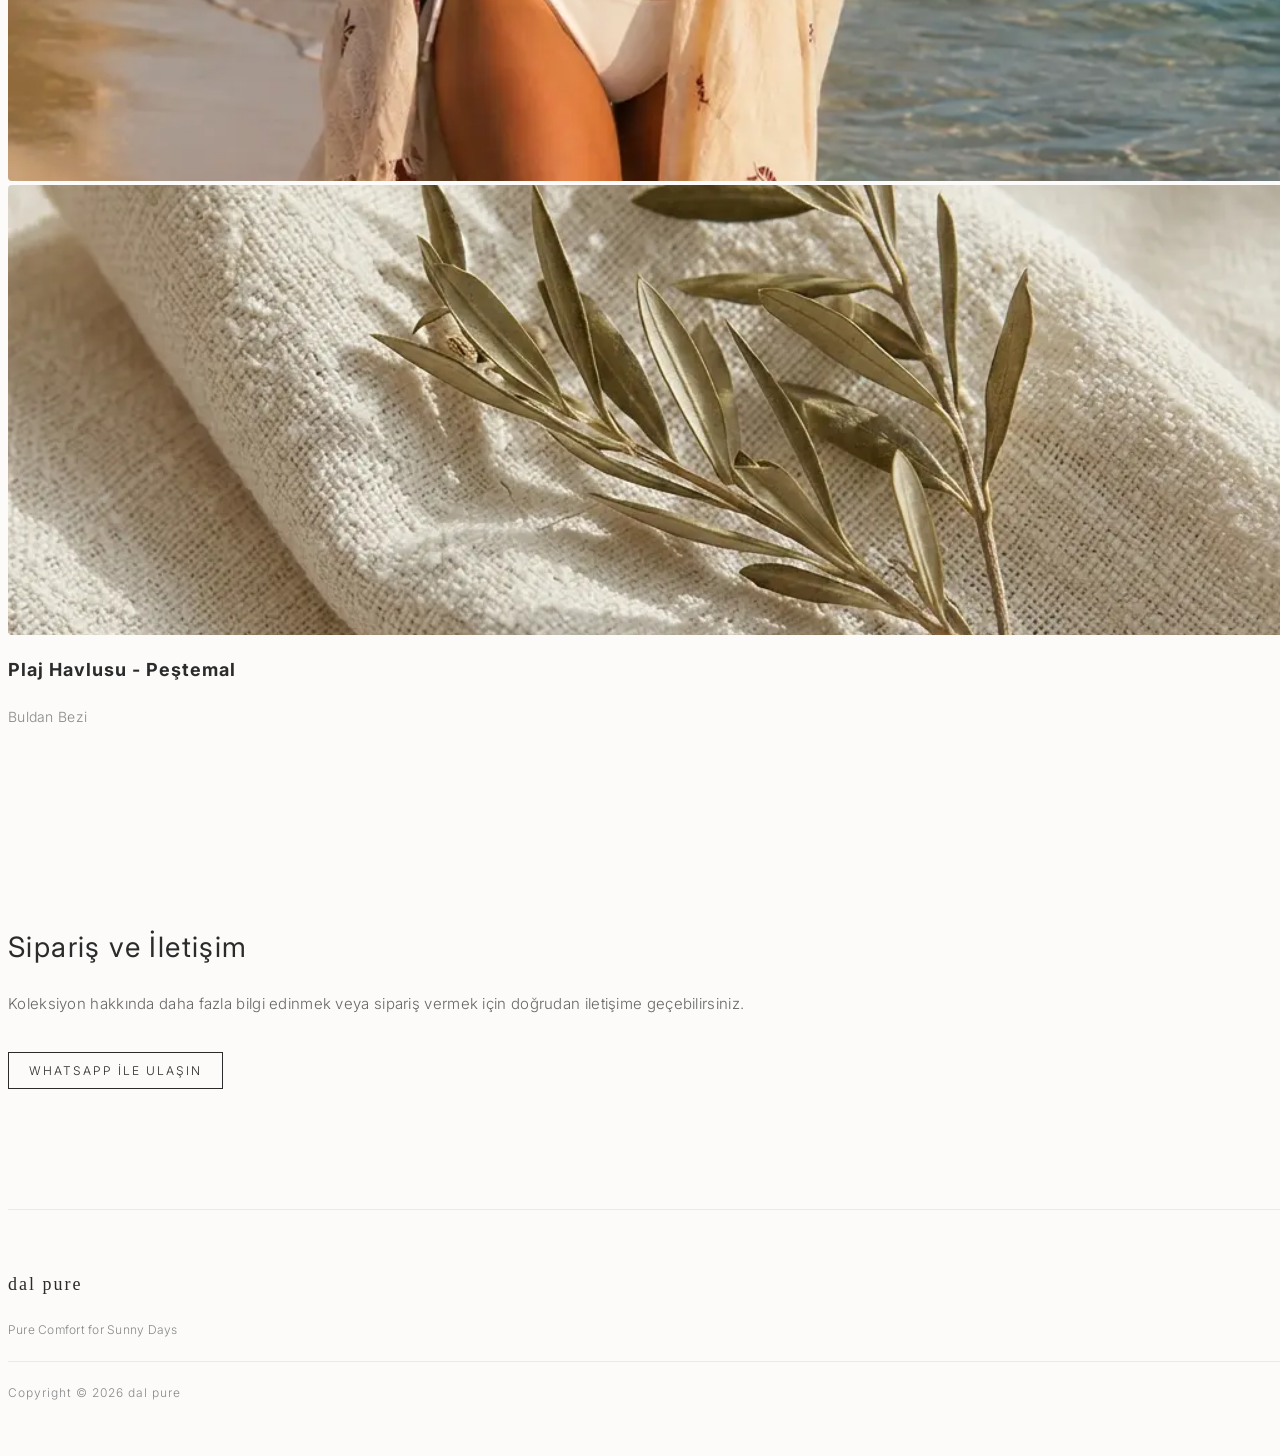
==== commit b2f85b95: "Add files via upload" ====
--- a/index.html
+++ b/index.html
@@ -18,7 +18,7 @@
 
 <body data-spy="scroll" data-target=".navbar-collapse" data-offset="50">
 
-    <div style="position: absolute; top: 30px; right: 40px; z-index: 1000; font-family: 'Inter', sans-serif; font-size: 13px; letter-spacing: 2px;">
+       <div style="position: absolute; top: 30px; right: 40px; z-index: 1000; font-family: 'Georgia', serif; font-size: 13px; letter-spacing: 2px;">
         <span style="color: #2b2b2b; font-weight: 500;">TR</span> 
         <span style="color: #888; margin: 0 5px;">|</span> 
         <a href="en.html" style="color: #888; text-decoration: none; transition: 0.3s;" onmouseover="this.style.color='#2b2b2b'" onmouseout="this.style.color='#888'">EN</a>
@@ -61,22 +61,21 @@
      .align-center::before, .align-center::after {
           display: none !important;
      }
-     .about-thumb, .about-thumb .section-title, .about-thumb h3 {
+          .about-thumb, .about-thumb .section-title, .about-thumb h3, .about-thumb h2 {
           margin-top: 0 !important;
           padding-top: 0 !important;
      }   
      
 </style>
 
-
 <div class="container">
      <div class="row">
           <section id="home" class="parallax-section">
 
                <div class="col-md-offset-1 col-md-10 col-sm-12">
                     <div class="home-wrapper">
-                         <h3 class="wow fadeInUp" data-wow-delay="0.4s">Akdeniz Esintisi</h3>
-                         <h1 class="wow fadeInUp" data-wow-delay="0.6s" style="letter-spacing: 0.2em; text-transform: none !important;">dal pure</h1>
+                         <h3 class="wow fadeInUp" data-wow-delay="0.4s">Akdeniz Ruhu</h3>
+                         <h1 class="wow fadeInUp" data-wow-delay="0.6s" style="font-family: 'Georgia', serif; letter-spacing: 0.2em; text-transform: none !important;">dal pure</h1>
                          <p class="home-desc wow fadeInUp" data-wow-delay="0.8s">Bitmeyen yazlar için, nefes alan rahat kıyafetler ve aksesuarlar.</p>
                          <a href="#about" class="wow fadeInUp smoothScroll arrow-btn" data-wow-delay="1s"><i class="fa fa-angle-double-down"></i></a>
                     </div>
@@ -85,7 +84,6 @@
           </section>
      </div>
 </div>
-
 
 <section id="about" class="parallax-section">
      <div class="container">
@@ -98,11 +96,11 @@
                <div class="col-md-7 col-sm-12">
                     <div class="about-thumb text-center">
                          <div class="wow fadeInUp section-title" data-wow-delay="0.6s">
-                              <h3>Kalitenin Rahat Hali</h3>
-                              <h2>Akdeniz Esintisi ve Buldan Dokusu</h2>
+                              <h2>Konforun En Mükemmel Hali</h2>
+                              <h3>Akdeniz Ruhu ve Buldan Dokusu</h3>
                          </div>
                          <div class="wow fadeInUp" data-wow-delay="0.8s">
-                              <p>Akdeniz'in benzersiz ruhunu, antik dönemlere kadar uzanan köklü bir dokuma mirası olan Buldan bezinin nefes alan, %100 saf ve doğal yapısıyla buluşturuyoruz. Sentetik içermeyen dokusu, bol kesimleri ve bedeni sıkmayan özgür kalıplarıyla hayat bulan bu koleksiyon, sıcak günlerin vazgeçilmezi olmaya aday. Günün her anına eşlik edecek kadar samimi, bir o kadar da zarif.</p>
+                              <p>Akdeniz'in eşsiz ruhunu ve antik çağlara uzanan köklü bir dokuma geleneği olan Buldan pamuğunun nefes alabilen, %100 doğal karakterini bir araya getiriyoruz. Sentetik içermeyen, bol kesimleri ve vücudu kısıtlamayan silüetleriyle tasarlanan bu koleksiyon, sıcak günlerde sürekli arkadaşınız olmak üzere tasarlandı. Hem samimi hem de zarif.</p>
                               <br><br>
 <a href="heritage.html" class="inquire-btn wow fadeInUp" data-wow-delay="1s">
      Dokuma Mirasımızı Keşfedin
@@ -115,7 +113,6 @@
      </div>
 </section>
 
-
 <section id="work" class="parallax-section">
      <div class="container">
           <div class="row">
@@ -123,7 +120,7 @@
                <div class="col-md-12 col-sm-12">
                     <div class="wow fadeInUp section-title text-center" data-wow-delay="0.2s">
                          <h2>Kirman Koleksiyonu</h2>
-                         <p>Akdeniz esintisiyle hayat bulan rahat kesimler ve doğal dokular.</p>
+                         <p>Akdeniz kıyılarından ilham alan rahat kesimler ve doğal dokular.</p>
                     </div>
                </div>
 
@@ -195,7 +192,7 @@
                <div class="col-md-12 col-sm-12">
                     <div class="wow fadeInUp section-title" data-wow-delay="0.2s">
                          <h2>Sipariş ve İletişim</h2>
-                         <p>Koleksiyonumuzdaki parçalar hakkında bilgi almak veya sipariş oluşturmak için bizimle doğrudan iletişime geçebilirsiniz.</p>
+                         <p>Koleksiyon hakkında daha fazla bilgi edinmek veya sipariş vermek için doğrudan iletişime geçebilirsiniz.</p>
                          <br>
                          <a href="https://wa.me/905418734180" target="_blank" class="inquire-btn wow fadeInUp" data-wow-delay="0.4s">
                               <i class="fa fa-whatsapp"></i> WhatsApp ile Ulaşın
@@ -212,7 +209,7 @@
         <div class="row text-center">
 
                <div class="wow fadeInUp col-md-12 col-sm-12" data-wow-delay="0.2s">
-                    <h4 style="letter-spacing: 2px;">dal pure</h4>
+                    <h4 style="font-family: 'Georgia', serif; letter-spacing: 2px;">dal pure</h4>
                     <p style="font-size: 12px; color: #888;">Pure Comfort for Sunny Days</p>
                </div>
 
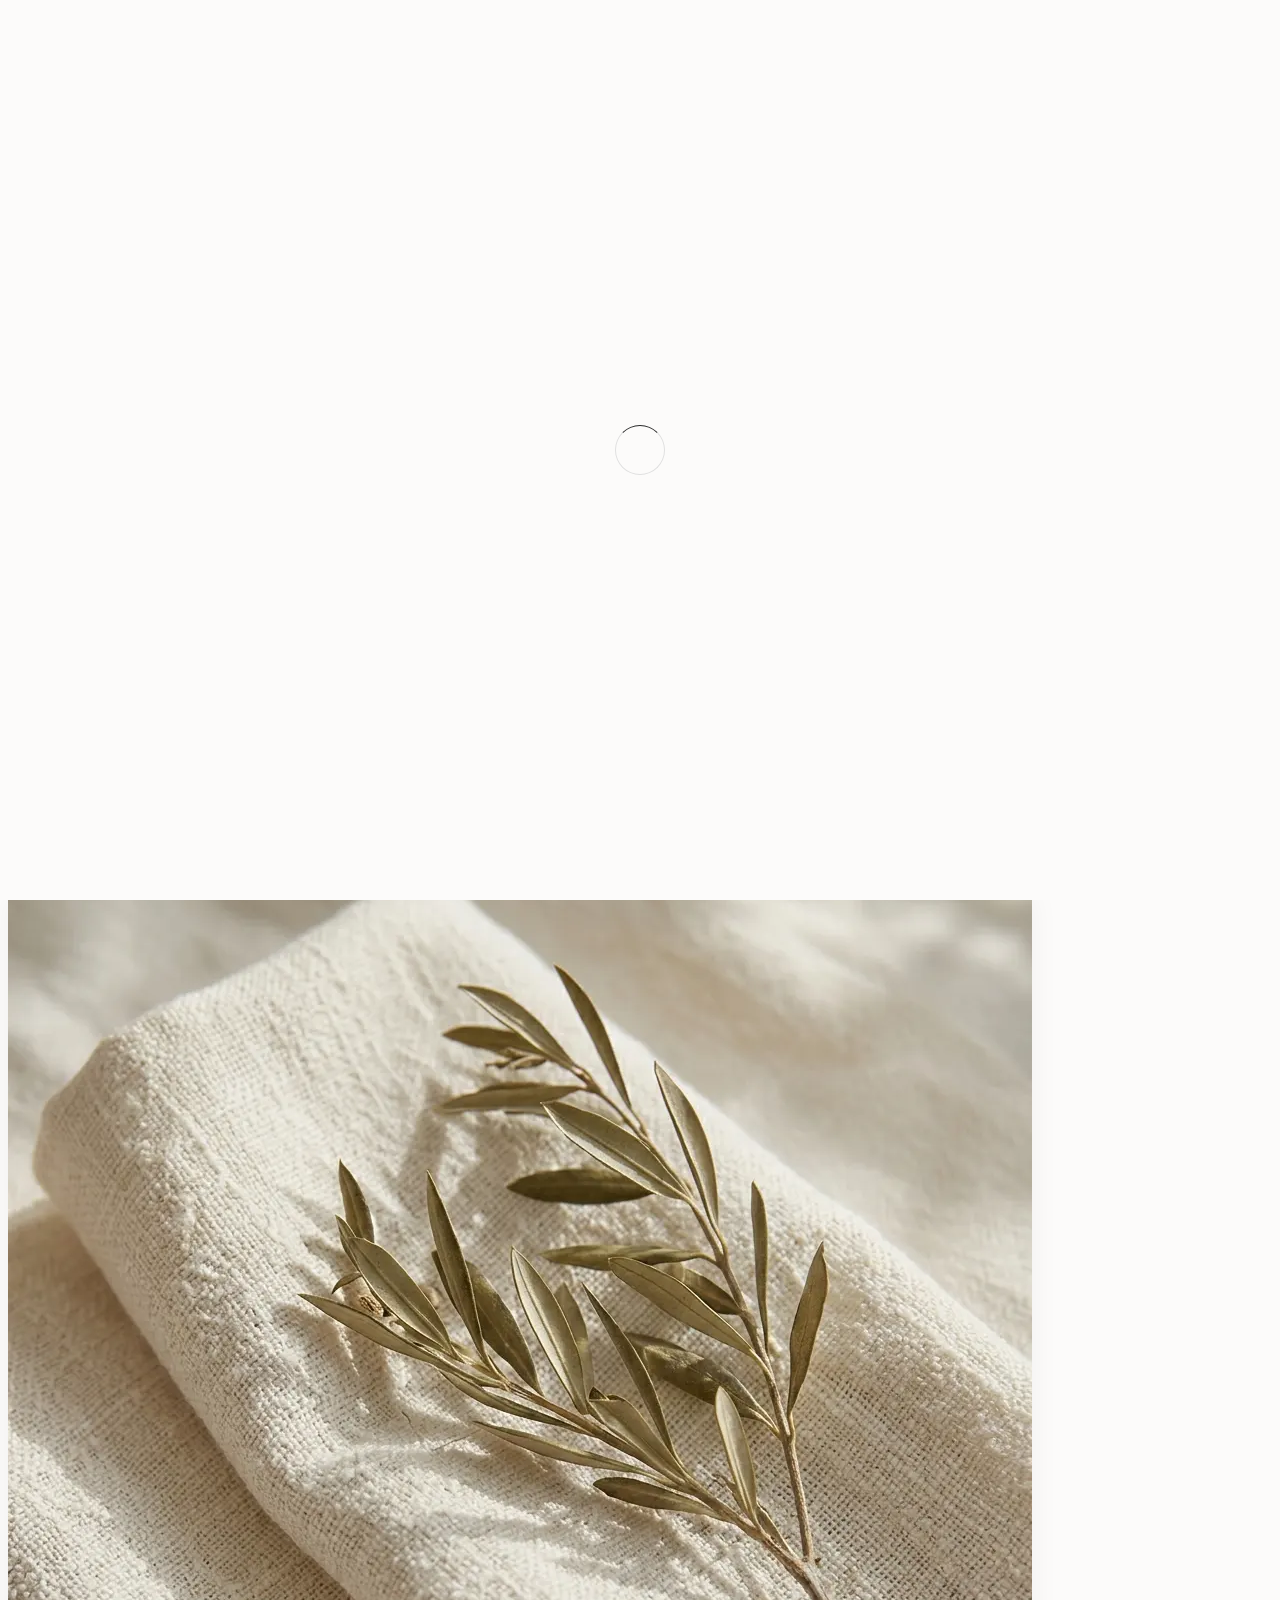
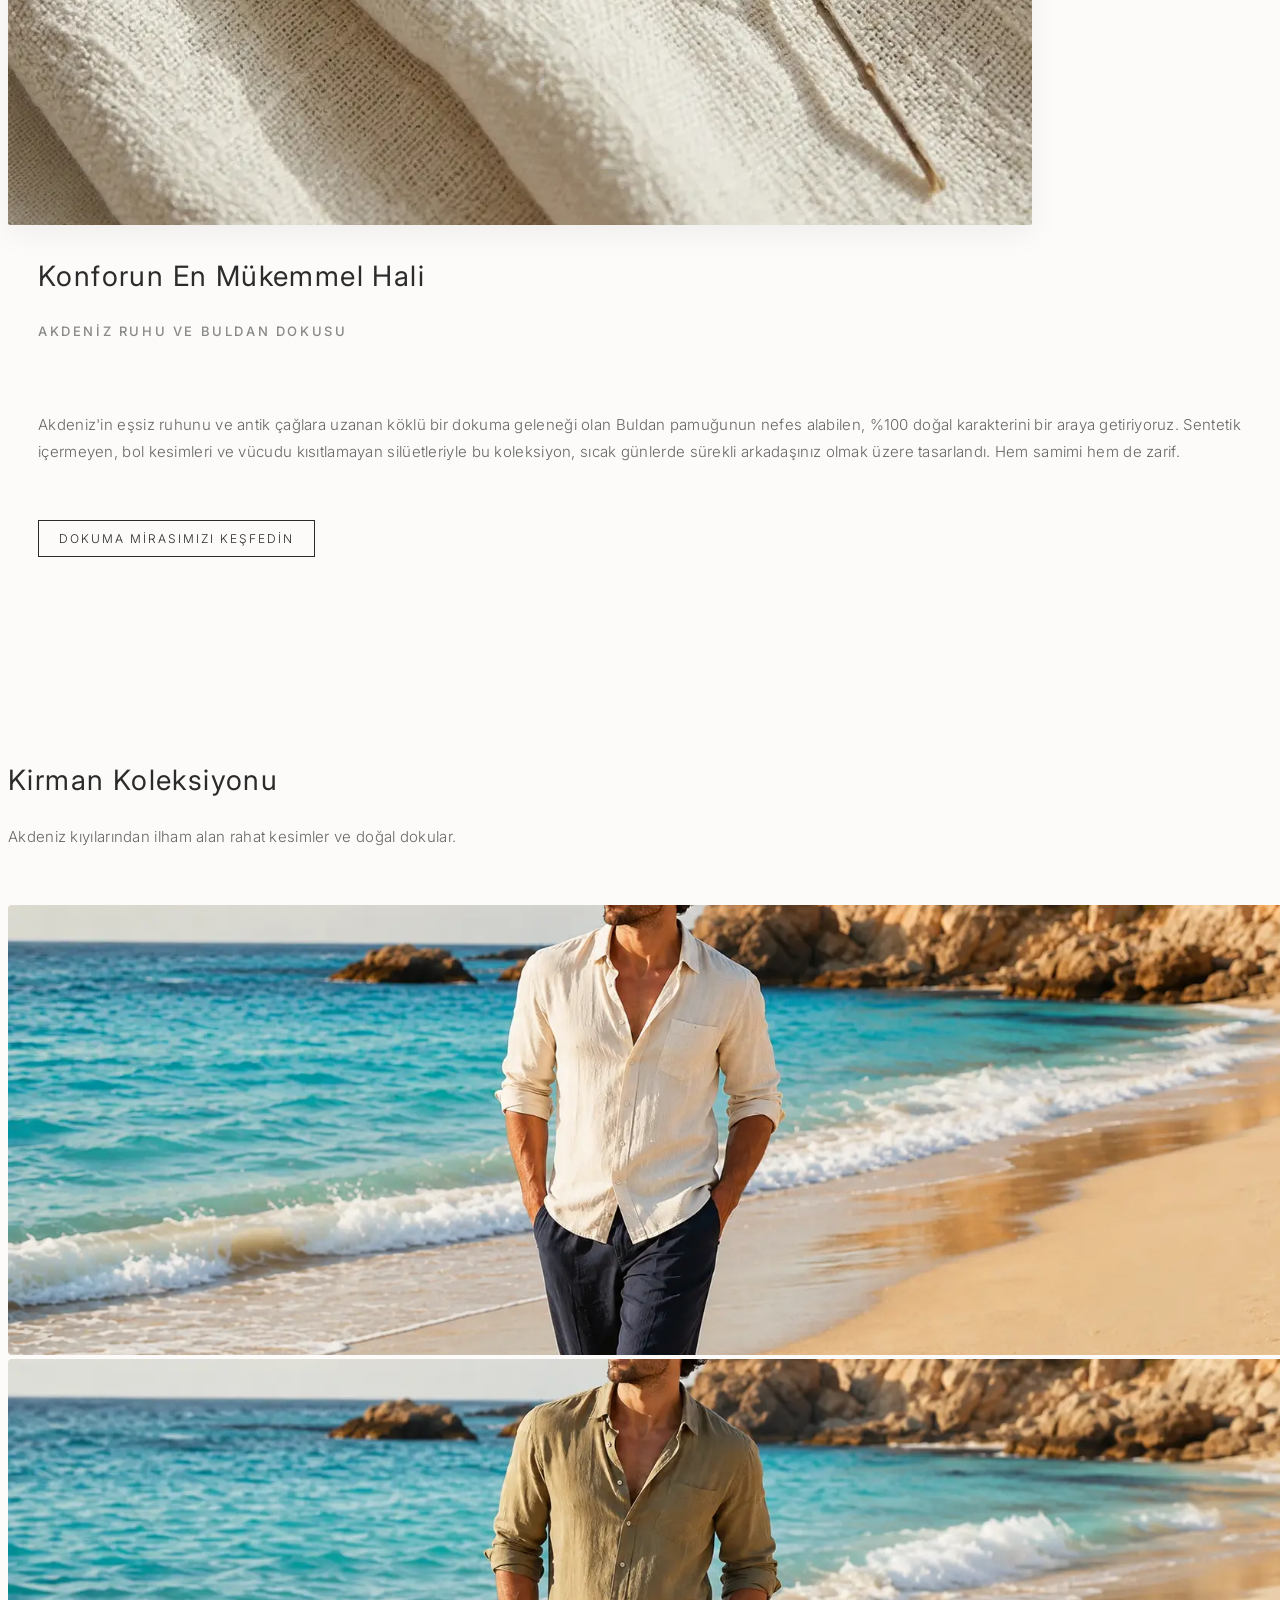
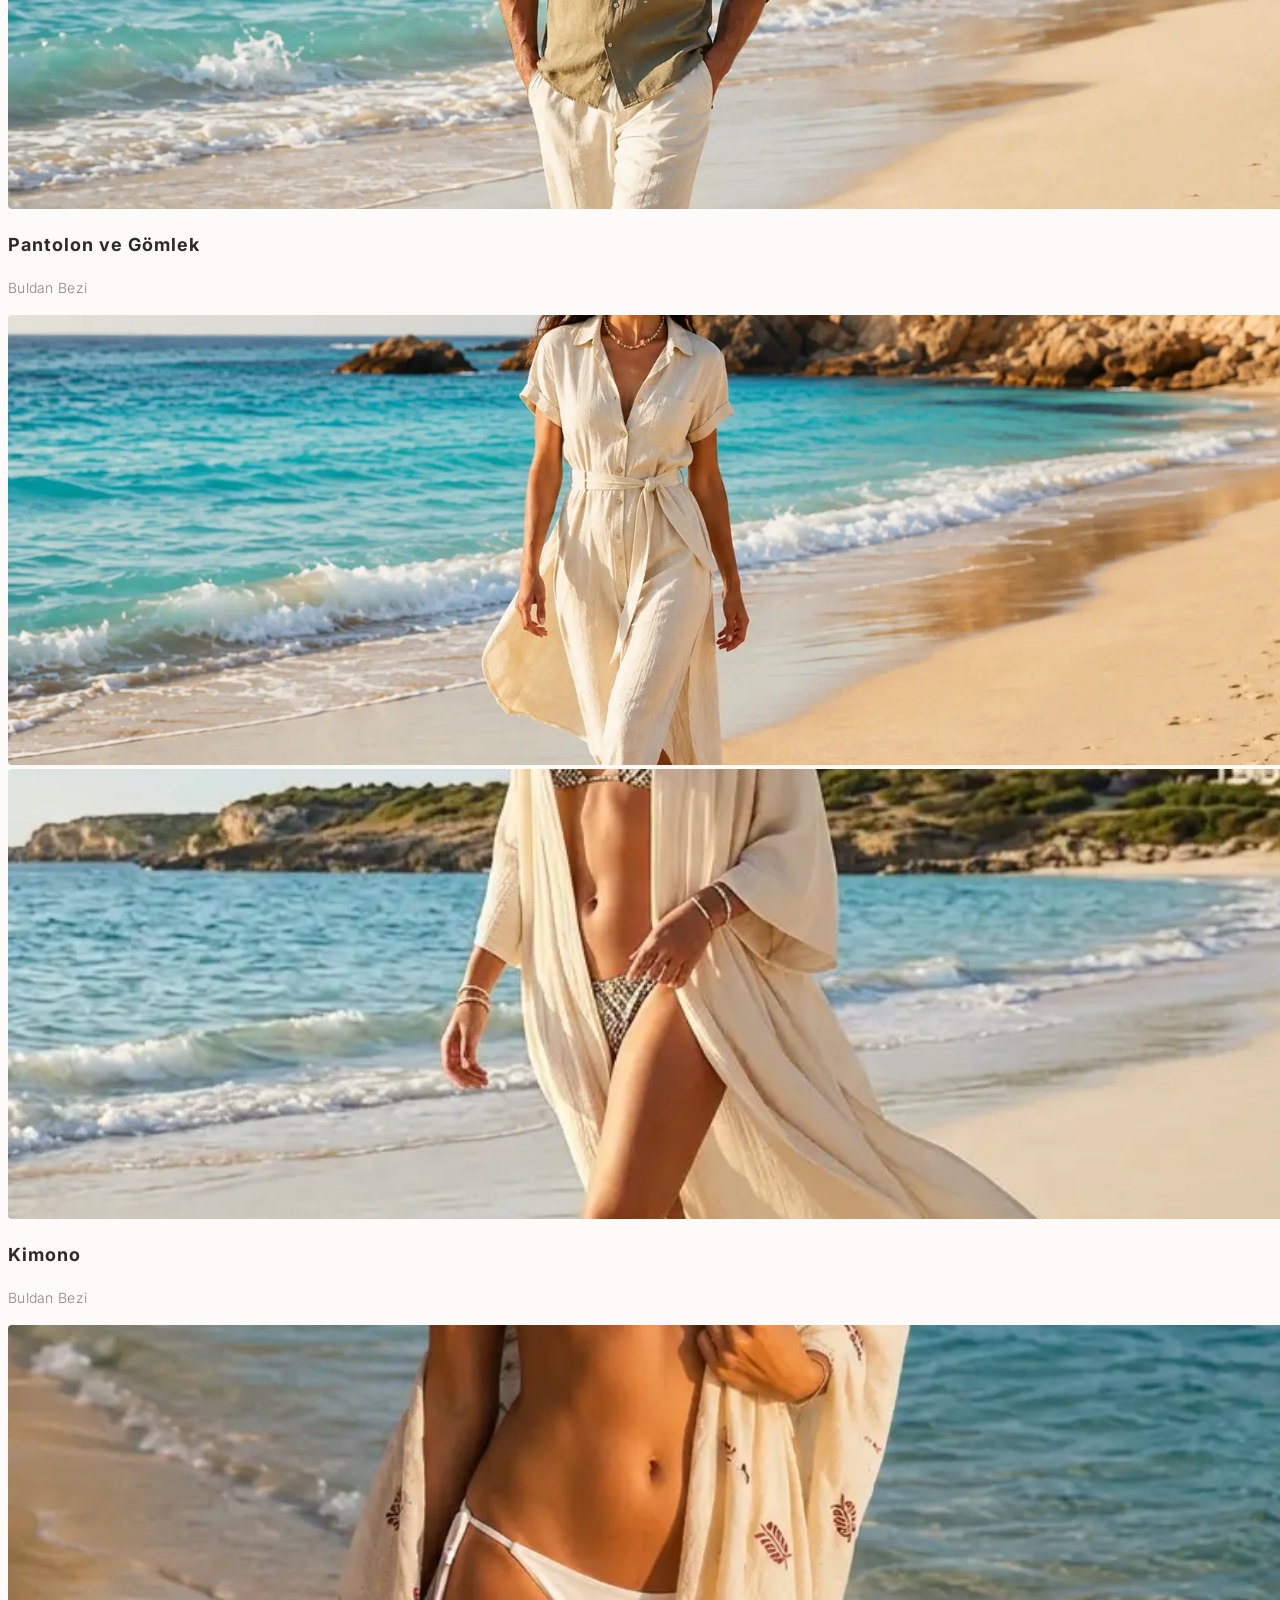
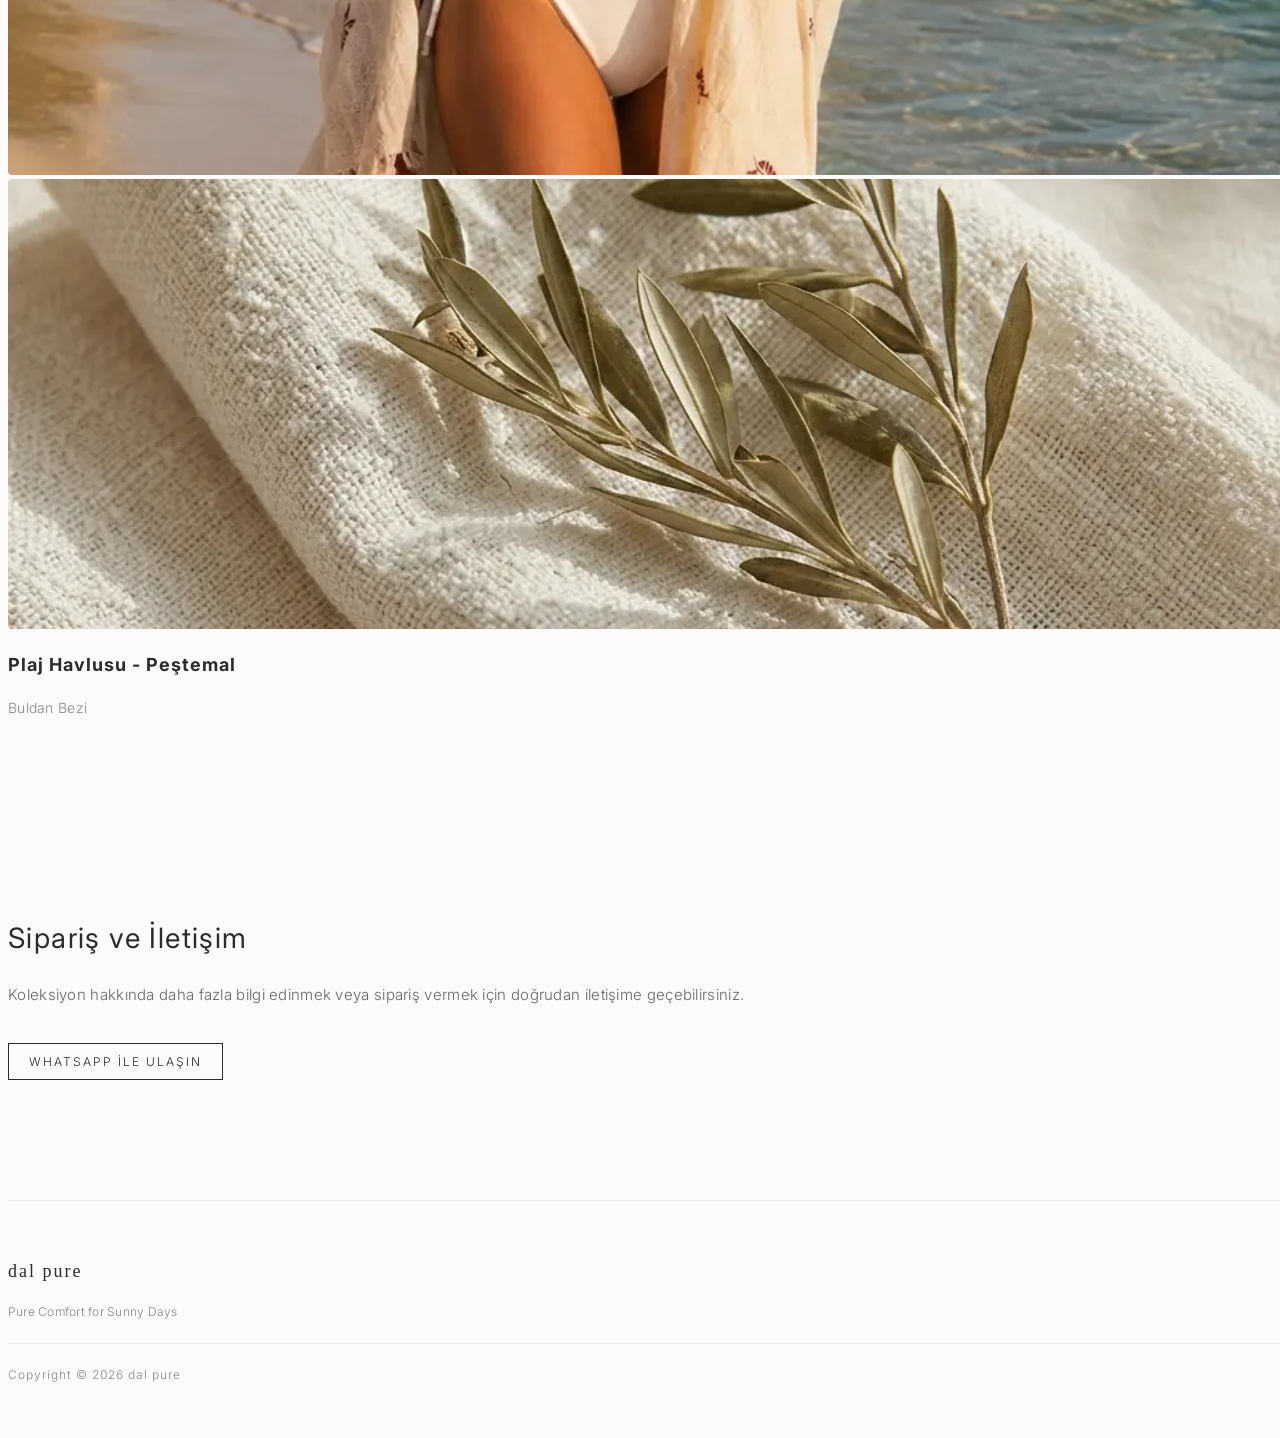
==== commit d6444364: "Add files via upload" ====
--- a/index.html
+++ b/index.html
@@ -2,11 +2,23 @@
 <html lang="tr">
 <head>
     <meta charset="UTF-8">
-    <title>dal pure</title>
+    <title>Dal Pure | Akdeniz Ruhu ve Doğal Buldan Dokusu Resortwear</title>
 
     <meta http-equiv="X-UA-Compatible" content="IE=Edge">
-    <meta name="description" content="Dal Pure - Mediterranean inspired Buldan cotton resortwear.">
+    <meta name="description" content="Dal Pure ile bitmeyen yazlar için nefes alan, %100 doğal Buldan pamuğundan üretilmiş rahat resortwear kıyafetleri ve aksesuarları keşfedin.">
+    <meta name="keywords" content="dal pure, resortwear, buldan bezi, müslin gömlek, plaj giyimi, doğal kumaş, peştemal, kimono, akdeniz stili">
     <meta name="viewport" content="width=device-width, initial-scale=1, maximum-scale=1">
+
+    <link rel="canonical" href="https://dalpure.com.tr/">
+    <link rel="alternate" hreflang="tr" href="https://dalpure.com.tr/">
+    <link rel="alternate" hreflang="en" href="https://dalpure.com.tr/en.html">
+    <link rel="alternate" hreflang="x-default" href="https://dalpure.com.tr/">
+
+    <meta property="og:title" content="Dal Pure | Doğal Resortwear">
+    <meta property="og:description" content="Bitmeyen yazlar için nefes alan, %100 doğal kıyafetler.">
+    <meta property="og:image" content="https://dalpure.com.tr/images/about-image.webp">
+    <meta property="og:url" content="https://dalpure.com.tr/">
+    <meta property="og:type" content="website">
 
     <link rel="stylesheet" href="css/bootstrap.min.css">
     <link rel="stylesheet" href="css/animate.css">
@@ -18,10 +30,10 @@
 
 <body data-spy="scroll" data-target=".navbar-collapse" data-offset="50">
 
-       <div style="position: absolute; top: 30px; right: 40px; z-index: 1000; font-family: 'Georgia', serif; font-size: 13px; letter-spacing: 2px;">
-        <span style="color: #2b2b2b; font-weight: 500;">TR</span> 
-        <span style="color: #888; margin: 0 5px;">|</span> 
-        <a href="en.html" style="color: #888; text-decoration: none; transition: 0.3s;" onmouseover="this.style.color='#2b2b2b'" onmouseout="this.style.color='#888'">EN</a>
+    <div class="lang-switcher">
+        <span class="active">TR</span> 
+        <span class="separator">|</span> 
+        <a href="en.html">EN</a>
     </div>
 
     <div class="preloader">
@@ -30,57 +42,17 @@
          </div>
     </div>
 
-<style>
-     /* Carousel Okları ve Minimal Dokunuşlar İçin Ek CSS */
-     .carousel-control.left, .carousel-control.right {
-          background-image: none !important; /* Standart siyah gölgeleri kaldırır */
-          color: #2b2b2b; /* Ok rengi */
-          opacity: 0.5;
-     }
-     .carousel-control:hover { opacity: 1; }
-     .carousel-inner > .item > img {
-          width: 100%;
-          height: 450px;
-          object-fit: cover;
-          border-radius: 4px;
-     }
-     .product-title { margin-top: 20px; font-weight: bold; letter-spacing: 1px; }
-     .product-desc { color: #888; font-size: 14px; margin-bottom: 15px; }
-     .inquire-btn {
-          display: inline-block; padding: 10px 20px; border: 1px solid #2b2b2b;
-          color: #2b2b2b; text-decoration: none; text-transform: uppercase; letter-spacing: 2px;
-          font-size: 12px; transition: 0.3s;
-     }
-     .inquire-btn:hover { background-color: #2b2b2b; color: #fff; text-decoration: none; }
-           /* Dikey Hizalama ve Bootstrap Hayalet Temizliği */
-     .align-center {
-          display: flex !important;
-          align-items: center !important;
-          flex-wrap: wrap;
-     }
-     .align-center::before, .align-center::after {
-          display: none !important;
-     }
-          .about-thumb, .about-thumb .section-title, .about-thumb h3, .about-thumb h2 {
-          margin-top: 0 !important;
-          padding-top: 0 !important;
-     }   
-     
-</style>
-
 <div class="container">
      <div class="row">
           <section id="home" class="parallax-section">
-
                <div class="col-md-offset-1 col-md-10 col-sm-12">
                     <div class="home-wrapper">
-                         <h3 class="wow fadeInUp" data-wow-delay="0.4s">Akdeniz Ruhu</h3>
-                         <h1 class="wow fadeInUp" data-wow-delay="0.6s" style="font-family: 'Georgia', serif; letter-spacing: 0.2em; text-transform: none !important;">dal pure</h1>
+                         <h2 class="wow fadeInUp" data-wow-delay="0.4s" style="font-size: 13px; font-weight: 500; letter-spacing: 0.2em; text-transform: uppercase; color: #888;">Akdeniz Ruhu</h2>
+                         <h1 class="brand-logo-main wow fadeInUp" data-wow-delay="0.6s">dal pure</h1>
                          <p class="home-desc wow fadeInUp" data-wow-delay="0.8s">Bitmeyen yazlar için, nefes alan rahat kıyafetler ve aksesuarlar.</p>
                          <a href="#about" class="wow fadeInUp smoothScroll arrow-btn" data-wow-delay="1s"><i class="fa fa-angle-double-down"></i></a>
                     </div>
                </div>
-
           </section>
      </div>
 </div>
@@ -88,11 +60,9 @@
 <section id="about" class="parallax-section">
      <div class="container">
           <div class="row align-center">
-
                <div class="col-md-5 col-sm-12">
-                    <img src="images/about-image.webp" class="wow fadeInUp img-responsive" data-wow-delay="0.2s" alt="Dal Pure Buldan Kumaşı">
-               </div>
-
+                    <img src="images/about-image.webp" class="wow fadeInUp img-responsive" data-wow-delay="0.2s" alt="Dal Pure Akdeniz Esintili Buldan Kumaşı">
+               </div>
                <div class="col-md-7 col-sm-12">
                     <div class="about-thumb text-center">
                          <div class="wow fadeInUp section-title" data-wow-delay="0.6s">
@@ -100,15 +70,14 @@
                               <h3>Akdeniz Ruhu ve Buldan Dokusu</h3>
                          </div>
                          <div class="wow fadeInUp" data-wow-delay="0.8s">
-                              <p>Akdeniz'in eşsiz ruhunu ve antik çağlara uzanan köklü bir dokuma geleneği olan Buldan pamuğunun nefes alabilen, %100 doğal karakterini bir araya getiriyoruz. Sentetik içermeyen, bol kesimleri ve vücudu kısıtlamayan silüetleriyle tasarlanan bu koleksiyon, sıcak günlerde sürekli arkadaşınız olmak üzere tasarlandı. Hem samimi hem de zarif.</p>
+                              <p>Akdeniz'in eşsiz ruhunu ve antik çağlara uzanan köklü bir dokuma geleneği olan Buldan pamuğunun nefes alabilen, %100 doğal karakterini bir araya getiriyoruz. Sentetik içermeyen, bol kesimleri ve vücudu kısıtlamayan silüetleriyle bu koleksiyon, sıcak günlerde sürekli arkadaşınız olmak üzere tasarlandı. Hem samimi hem de zarif.</p>
                               <br><br>
-<a href="heritage.html" class="inquire-btn wow fadeInUp" data-wow-delay="1s">
-     Dokuma Mirasımızı Keşfedin
-</a>
-                         </div>
-                    </div>
-               </div>
-
+                              <a href="heritage.html" class="btn-outline-dark-custom wow fadeInUp" data-wow-delay="1s">
+                                   Dokuma Mirasımızı Keşfedin
+                              </a>
+                         </div>
+                    </div>
+               </div>
           </div>
      </div>
 </section>
@@ -116,7 +85,6 @@
 <section id="work" class="parallax-section">
      <div class="container">
           <div class="row">
-
                <div class="col-md-12 col-sm-12">
                     <div class="wow fadeInUp section-title text-center" data-wow-delay="0.2s">
                          <h2>Kirman Koleksiyonu</h2>
@@ -124,11 +92,11 @@
                     </div>
                </div>
 
-                 <div class="wow fadeInUp col-md-4 col-sm-6" data-wow-delay="0.4s">
+               <div class="wow fadeInUp col-md-4 col-sm-6" data-wow-delay="0.4s">
                     <div id="urun1Carousel" class="carousel slide" data-ride="carousel" data-interval="false">
                          <div class="carousel-inner" role="listbox">
-                              <div class="item active"><img src="images/work-2.webp" alt="Pure Lounge Pants 1"></div>
-                              <div class="item"><img src="images/work-1.webp" alt="Pure Lounge Pants 2"></div>
+                              <div class="item active"><img src="images/work-2.webp" alt="Dal Pure Müslin Pantolon ve Gömlek Takımı Bej"></div>
+                              <div class="item"><img src="images/work-1.webp" alt="Dal Pure Müslin Pantolon ve Gömlek Takımı Arkadan Görünüm"></div>
                          </div>
                          <a class="left carousel-control" href="#urun1Carousel" role="button" data-slide="prev">
                               <span class="fa fa-angle-left" style="position:absolute; top:50%; font-size:30px;"></span>
@@ -138,16 +106,16 @@
                          </a>
                     </div>
                     <div class="text-center">
-                         <h4 class="product-title">Pantolon ve Gömlek</h4>
-                         <p class="product-desc">Müslin / Loose Fit</p>
+                         <h3 class="product-title">Pantolon ve Gömlek</h3>
+                         <p class="product-desc">Buldan Bezi</p>
                     </div>
                </div>
                
                <div class="wow fadeInUp col-md-4 col-sm-6" data-wow-delay="0.6s">
                     <div id="urun2Carousel" class="carousel slide" data-ride="carousel" data-interval="false">
                          <div class="carousel-inner" role="listbox">
-                              <div class="item active"><img src="images/work-3.webp" alt="Beach Kimono 1"></div>
-                              <div class="item"><img src="images/work-4.webp" alt="Beach Kimono 2"></div>
+                              <div class="item active"><img src="images/work-3.webp" alt="Dal Pure Doğal Buldan Bezi Plaj Kimonosu"></div>
+                              <div class="item"><img src="images/work-4.webp" alt="Dal Pure Doğal Buldan Bezi Plaj Kimonosu Detay"></div>
                          </div>
                          <a class="left carousel-control" href="#urun2Carousel" role="button" data-slide="prev">
                               <span class="fa fa-angle-left" style="position:absolute; top:50%; font-size:30px;"></span>
@@ -157,7 +125,7 @@
                          </a>
                     </div>
                     <div class="text-center">
-                         <h4 class="product-title">Kimono</h4>
+                         <h3 class="product-title">Kimono</h3>
                          <p class="product-desc">Buldan Bezi</p>
                     </div>
                </div>
@@ -165,8 +133,8 @@
                <div class="wow fadeInUp col-md-4 col-sm-6" data-wow-delay="0.8s">
                     <div id="urun3Carousel" class="carousel slide" data-ride="carousel" data-interval="false">
                          <div class="carousel-inner" role="listbox">
-                              <div class="item active"><img src="images/work-5.webp" alt="Kaftan Shirt 1"></div>
-                              <div class="item"><img src="images/about-image.webp" alt="Kaftan Shirt 2"></div>
+                              <div class="item active"><img src="images/work-5.webp" alt="Dal Pure Geleneksel Peştemal ve Plaj Havlusu"></div>
+                              <div class="item"><img src="images/about-image.webp" alt="Dal Pure Geleneksel Peştemal Dokusu"></div>
                          </div>
                          <a class="left carousel-control" href="#urun3Carousel" role="button" data-slide="prev">
                               <span class="fa fa-angle-left" style="position:absolute; top:50%; font-size:30px;"></span>
@@ -176,15 +144,14 @@
                          </a>
                     </div>
                     <div class="text-center">
-                         <h4 class="product-title">Plaj Havlusu - Peştemal</h4>
+                         <h3 class="product-title">Plaj Havlusu - Peştemal</h3>
                          <p class="product-desc">Buldan Bezi</p>
                     </div>
                </div>
 
-          </div>
+               </div>
      </div>
 </section>
-
 
 <section id="contact" class="parallax-section" style="padding: 80px 0;">
      <div class="container">
@@ -194,7 +161,7 @@
                          <h2>Sipariş ve İletişim</h2>
                          <p>Koleksiyon hakkında daha fazla bilgi edinmek veya sipariş vermek için doğrudan iletişime geçebilirsiniz.</p>
                          <br>
-                         <a href="https://wa.me/905418734180" target="_blank" class="inquire-btn wow fadeInUp" data-wow-delay="0.4s">
+                         <a href="https://wa.me/905418734180" target="_blank" rel="noopener noreferrer" class="btn-outline-dark-custom wow fadeInUp" data-wow-delay="0.4s">
                               <i class="fa fa-whatsapp"></i> WhatsApp ile Ulaşın
                          </a>
                     </div>
@@ -202,32 +169,26 @@
           </div>
      </div>
 </section>
-
 
 <footer id="footer" class="parallax-section" style="padding-top: 40px; padding-bottom: 20px;">
     <div class="container">
         <div class="row text-center">
-
                <div class="wow fadeInUp col-md-12 col-sm-12" data-wow-delay="0.2s">
-                    <h4 style="font-family: 'Georgia', serif; letter-spacing: 2px;">dal pure</h4>
+                    <h3 class="brand-logo-footer">dal pure</h3>
                     <p style="font-size: 12px; color: #888;">Pure Comfort for Sunny Days</p>
                </div>
-
                <div class="col-md-12 col-sm-12 clearfix">
-                    <div class="dash-line" style="margin: 20px 0;"></div>
-               </div>
-
+                    <div class="dash-line" style="margin: 20px 0; border-top: 1px solid #eaeaea;"></div>
+               </div>
                <div class="wow fadeInUp col-md-6 col-sm-6 text-left" data-wow-delay="0.4s">
                     <p class="copyright-text" style="font-size: 12px;">Copyright © 2026 dal pure</p>
                </div>
-
                <div class="wow fadeInUp col-md-6 col-sm-6 text-right" data-wow-delay="0.6s">
-                   <ul class="social-icon" style="margin: 0;">
-     <li><a href="https://instagram.com/dal.pure" target="_blank" class="fa fa-instagram"></a></li>
-     <li><a href="https://wa.me/905418734180" target="_blank" class="fa fa-whatsapp"></a></li>
-</ul>
-               </div>
-
+                   <ul class="social-icon" style="margin: 0; padding: 0; list-style: none;">
+                        <li style="display: inline-block; margin: 0 10px;"><a href="https://instagram.com/dal.pure" target="_blank" rel="noopener noreferrer" class="fa fa-instagram" style="color: #2b2b2b; font-size: 18px;"></a></li>
+                        <li style="display: inline-block; margin: 0 10px;"><a href="https://wa.me/905418734180" target="_blank" rel="noopener noreferrer" class="fa fa-whatsapp" style="color: #2b2b2b; font-size: 18px;"></a></li>
+                   </ul>
+               </div>
           </div>
      </div>
 </footer>
--- a/css/tooplate-style.css
+++ b/css/tooplate-style.css
@@ -6,6 +6,18 @@
 @import url('https://fonts.googleapis.com/css2?family=Inter:wght@300;400;500&display=swap');
 
 /*---------------------------------------
+  Değişkenler (Tek Noktadan Kontrol)              
+-----------------------------------------*/
+:root {
+  --primary-color: #2b2b2b;
+  --text-muted: #888888;
+  --bg-light: #fcfbfa;
+  --transition-speed: 0.3s;
+  --font-serif: 'Georgia', serif;
+  --font-sans: 'Inter', sans-serif;
+}
+
+/*---------------------------------------
   General & Background              
 -----------------------------------------*/
 html, body {
@@ -14,19 +26,19 @@
 }
 
 body {
-    background-color: #fcfbfa; /* Kum / Kırık beyaz tonu - Dal Pure'un saf hissi */
-    font-family: 'Inter', sans-serif;
+    background-color: var(--bg-light); /* Dal Pure'un saf hissi */
+    font-family: var(--font-sans);
     font-style: normal;
     font-weight: 300;
-    color: #2b2b2b; /* Yumuşak antrasit */
+    color: var(--primary-color);
     overflow-x: hidden;
     -webkit-font-smoothing: antialiased;
 }
 
 a {
   color: #575757;
-  -webkit-transition: 0.4s;
-  transition: 0.4s;
+  -webkit-transition: var(--transition-speed);
+  transition: var(--transition-speed);
   text-decoration: none !important;
 }
 
@@ -46,13 +58,13 @@
 h1, h2, h3, h4, h5, h6 {
   font-style: normal;
   font-weight: 400;
-  color: #2b2b2b;
+  color: var(--primary-color);
 }
 
 h1 {
   font-size: 38px;
   font-weight: 300;
-  letter-spacing: 0.25em; /* Marka ismine geniş ve asil duruş */
+  letter-spacing: 0.25em; 
   text-transform: uppercase;
   margin-bottom: 10px;
 }
@@ -69,7 +81,7 @@
   line-height: 24px;
   letter-spacing: 0.2em;
   text-transform: uppercase;
-  color: #888888;
+  color: var(--text-muted);
 }
 
 h4 {
@@ -90,6 +102,23 @@
   padding-bottom: 40px;
 }
 
+/* --- Marka Logoları (Georgia Font Atamaları) --- */
+.brand-logo-main {
+  font-family: var(--font-serif);
+  letter-spacing: 0.2em;
+  text-transform: none;
+}
+.brand-logo-footer {
+  font-family: var(--font-serif);
+  letter-spacing: 2px;
+  font-size: 18px; 
+  text-transform: none; 
+  color: var(--primary-color); 
+}
+
+/*---------------------------------------
+  Layout & Structure
+-----------------------------------------*/
 .parallax-section {
   background-attachment: fixed !important;
   background-size: cover !important;
@@ -100,6 +129,31 @@
   padding-top: 80px;
   padding-bottom: 80px;
 }
+
+/*---------------------------------------
+  About Bölümü Kusursuz Hizalama Sabitleyici
+-----------------------------------------*/
+.align-center {
+  display: flex !important;
+  align-items: center !important;
+  flex-wrap: wrap !important;
+}
+
+/* Bootstrap'in flexbox yapısını bozan gizli temizlik elemanlarını iptal eder */
+.align-center::before, .align-center::after {
+  display: none !important;
+}
+
+/* Resim ve yazı bloğunun tepe noktalarını milimetrik olarak eşitler */
+.about-thumb, .about-thumb .section-title, .about-thumb h2, .about-thumb h3 {
+  margin-top: 0 !important;
+  padding-top: 0 !important;
+}
+
+.about-thumb, .about-thumb .section-title, .about-thumb h2, .about-thumb h3 {
+  margin-top: 0;
+  padding-top: 0;
+} 
 
 /*---------------------------------------
   Pre-loader (Yükleme Ekranı)              
@@ -115,7 +169,7 @@
   flex-flow: row nowrap;
   justify-content: center;
   align-items: center;
-  background: #fcfbfa;
+  background: var(--bg-light);
 }
 
 .spinner {
@@ -136,7 +190,7 @@
   margin-left: -25px;
   border-radius: 50%;
   border: 1px solid #e0e0e0;
-  border-top-color: #2b2b2b;
+  border-top-color: var(--primary-color);
   animation: spinner .9s linear infinite;
 }
 
@@ -145,10 +199,26 @@
 }
 
 /*---------------------------------------
+  Dil Seçici (Language Switcher)
+-----------------------------------------*/
+.lang-switcher {
+  position: absolute;
+  top: 30px;
+  right: 40px;
+  z-index: 1000;
+  font-family: var(--font-serif);
+  font-size: 13px;
+  letter-spacing: 2px;
+}
+.lang-switcher .active { color: var(--primary-color); font-weight: 500; }
+.lang-switcher .separator { color: var(--text-muted); margin: 0 5px; }
+.lang-switcher a { color: var(--text-muted); text-decoration: none; transition: var(--transition-speed); }
+.lang-switcher a:hover { color: var(--primary-color); }
+
+/*---------------------------------------
   Home Section (Karşılama / Hero)              
 -----------------------------------------*/
 #home {
-  /* Arkaplan fotoğrafının adı, images klasöründe home-bg.jpg olmalı */
   background: url('../images/home-bg.webp') center center no-repeat fixed;
   background-size: cover;
   display: flex;
@@ -161,22 +231,31 @@
 }
 
 .home-wrapper {
-  background: rgba(252, 251, 250, 0.85); /* Hafif buzlu, çok şık arka plan */
+  background: rgba(252, 251, 250, 0.85); 
   padding: 40px 20px;
   max-width: 600px;
   margin: 0 auto;
   border-radius: 2px;
 }
 
+.home-desc {
+  font-size: 14px; 
+  color: #666666; 
+  margin-top: 20px; 
+  text-transform: none; 
+  letter-spacing: 0.05em; 
+  font-weight: 300; 
+}
+
 .arrow-btn i {
-  color: #2b2b2b;
+  color: var(--primary-color);
   font-size: 24px;
   margin-top: 20px;
-  transition: 0.3s;
+  transition: var(--transition-speed);
 }
 
 .arrow-btn i:hover {
-  color: #888;
+  color: var(--text-muted);
   transform: translateY(5px);
 }
 
@@ -190,7 +269,7 @@
 #about img {
   border-radius: 2px;
   margin-bottom: 28px;
-  box-shadow: 0px 10px 30px rgba(0,0,0,0.05); /* Fotoğrafa çok hafif lüks gölge */
+  box-shadow: 0px 10px 30px rgba(0,0,0,0.05);
 }
 
 .about-thumb {
@@ -198,16 +277,63 @@
 }
 
 /*---------------------------------------
+  Carousel & Ürün Kartları              
+-----------------------------------------*/
+.carousel-control.left, .carousel-control.right {
+  background-image: none;
+  color: var(--primary-color);
+  opacity: 0.5;
+}
+
+.carousel-control:hover { opacity: 1; }
+
+.carousel-inner > .item > img {
+  width: 100%;
+  height: 450px;
+  object-fit: cover;
+  border-radius: 4px;
+}
+
+.product-title { 
+  margin-top: 20px; 
+  font-weight: bold; 
+  letter-spacing: 1px; 
+  font-size: 18px; 
+  text-transform: none; 
+  color: var(--primary-color); 
+}
+
+.product-desc { 
+  color: var(--text-muted); 
+  font-size: 14px; 
+  margin-bottom: 15px; 
+}
+
+/* --- Genel Buton Stili --- */
+.btn-outline-dark-custom {
+  display: inline-block;
+  padding: 10px 20px;
+  border: 1px solid var(--primary-color);
+  color: var(--primary-color);
+  text-decoration: none;
+  text-transform: uppercase;
+  letter-spacing: 2px;
+  font-size: 12px;
+  transition: var(--transition-speed);
+}
+
+.btn-outline-dark-custom:hover {
+  background-color: var(--primary-color);
+  color: #fff;
+  text-decoration: none;
+}
+
+/*---------------------------------------
   Footer Section              
 -----------------------------------------*/
 footer {
-  background: #fcfbfa;
+  background: var(--bg-light);
   border-top: 1px solid #eaeaea;
-}
-
-footer h4 {
-  color: #2b2b2b;
-  font-weight: 500;
 }
 
 .dash-line {
@@ -215,13 +341,10 @@
 }
 
 .copyright-text {
-  color: #888;
+  color: var(--text-muted);
   letter-spacing: 1px;
 }
 
-/*---------------------------------------
-  Social Icons (Minimalist)             
------------------------------------------*/
 .social-icon {
   padding: 0;
   margin: 0;
@@ -233,14 +356,14 @@
 }
 
 .social-icon li a {
-  color: #2b2b2b;
+  color: var(--primary-color);
   font-size: 18px;
   margin: 0px 10px;
-  transition: all 0.3s ease-in-out;
+  transition: all var(--transition-speed) ease-in-out;
 }
 
 .social-icon li a:hover {
-  color: #888;
+  color: var(--text-muted);
 }
 
 /*---------------------------------------
@@ -254,17 +377,15 @@
   #about .about-thumb { padding: 0px; margin-top: 20px; }
   footer .text-left, footer .text-right { text-align: center !important; margin-bottom: 15px; }
   
-  /* Mobilde arka plan zoom (parallax) hatasını çözen kısım */
+  /* Mobilde arka plan zoom (parallax) hatasını çözer */
   .parallax-section, #home {
     background-attachment: scroll !important;
     background-position: center center !important;
   }
-}
-.home-desc {
-    font-size: 14px; /* Fontu ideal bir alt başlık boyutuna düşürdük */
-    color: #666666; /* Logodan biraz daha soluk bir gri yaparak hiyerarşi kurduk */
-    margin-top: 20px; /* DAL PURE logosu ile arasına şık bir boşluk verdik */
-    text-transform: none; /* Bütün harfleri büyük yapma zorunluluğunu kaldırdık */
-    letter-spacing: 0.05em; /* Çok hafif, elit bir harf arası boşluk */
-    font-weight: 300; /* İnce ve elegant durması için weight'i düşürdük */
+
+  /* Mobilde carousel fotoğraflarının odak noktasını üste alıp kafa kesilmesini önler */
+  .carousel-inner > .item > img {
+    height: 400px !important;
+    object-position: top center !important;
+  }
 }
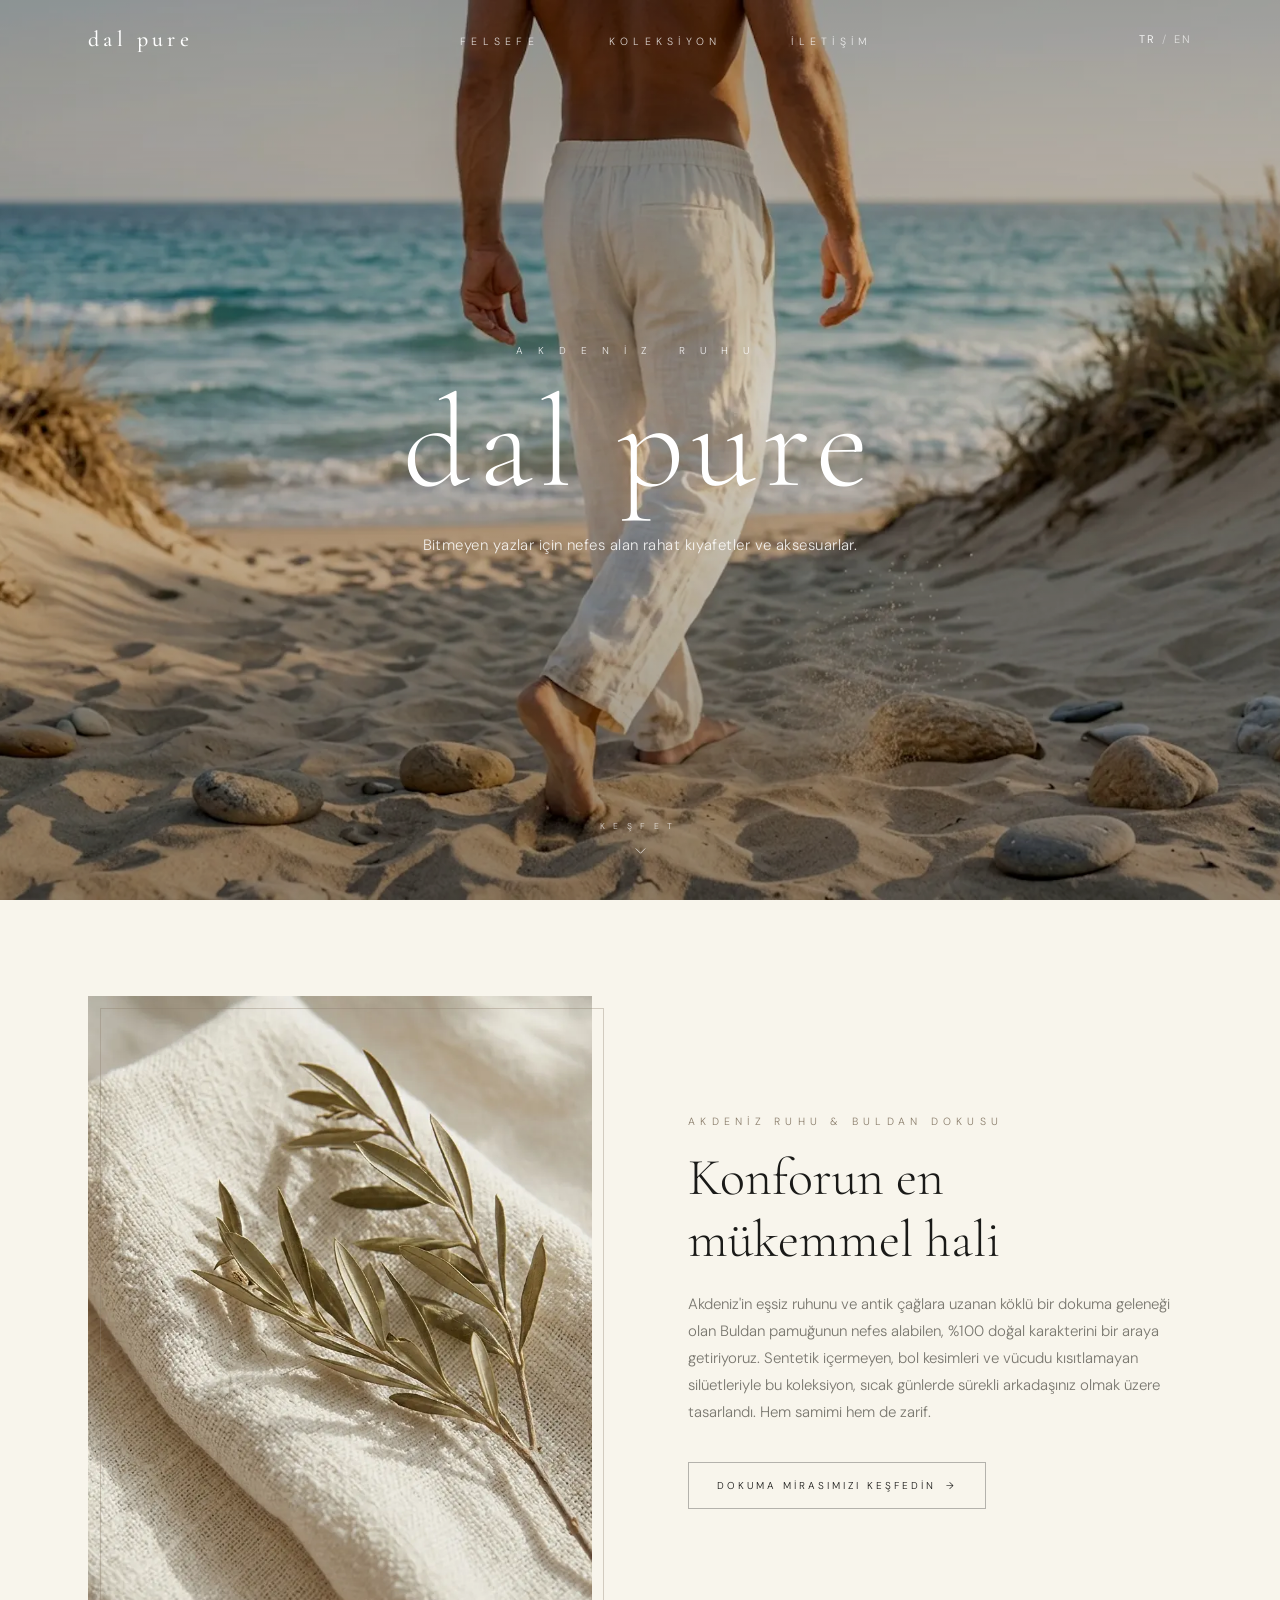
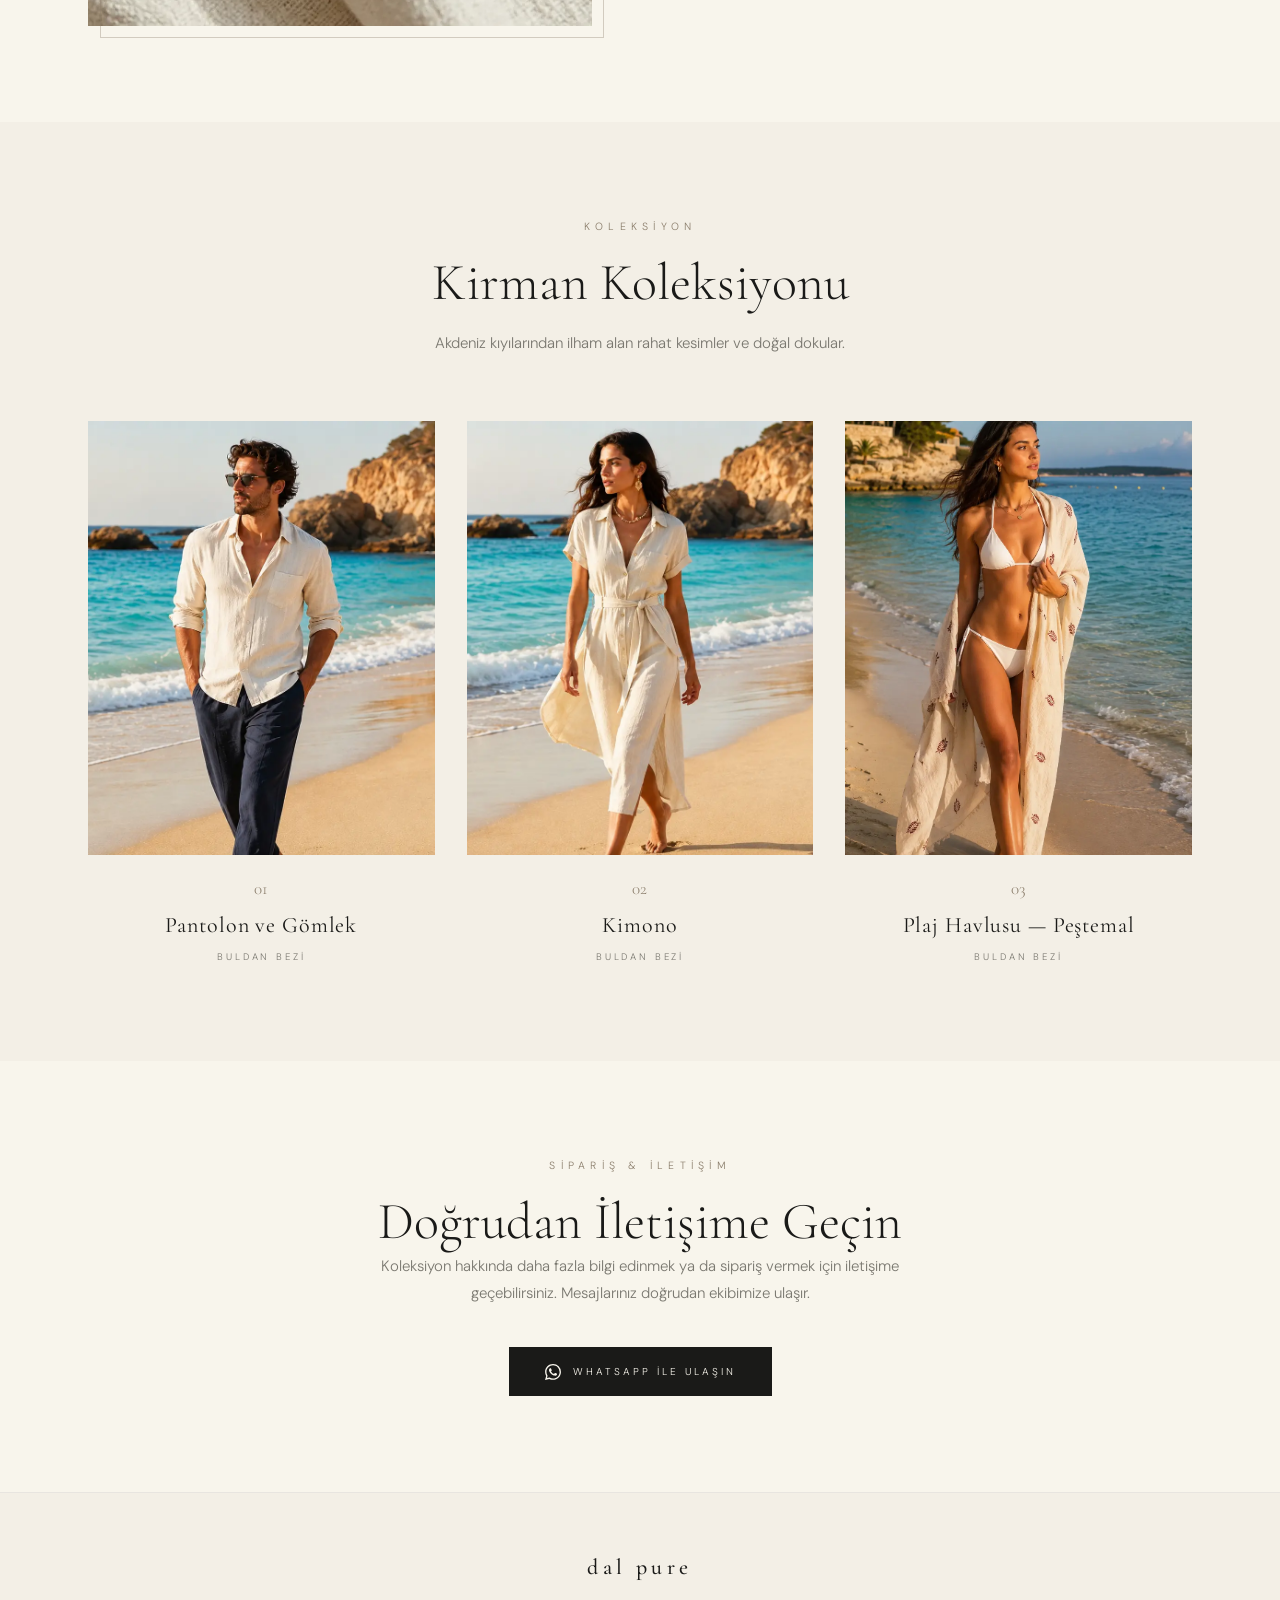
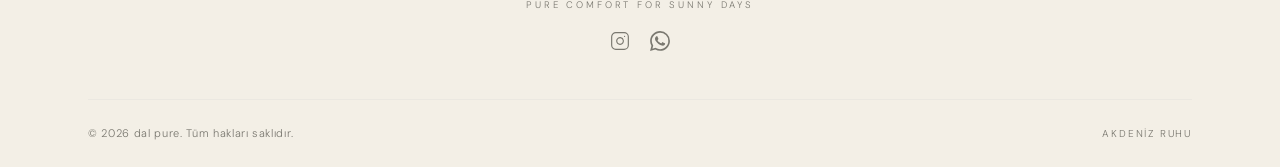
==== commit f175ce0e: "Add files via upload" ====
--- a/index.html
+++ b/index.html
@@ -1,204 +1,889 @@
-<!DOCTYPE html>
-<html lang="tr">
-<head>
-    <meta charset="UTF-8">
-    <title>Dal Pure | Akdeniz Ruhu ve Doğal Buldan Dokusu Resortwear</title>
-
-    <meta http-equiv="X-UA-Compatible" content="IE=Edge">
-    <meta name="description" content="Dal Pure ile bitmeyen yazlar için nefes alan, %100 doğal Buldan pamuğundan üretilmiş rahat resortwear kıyafetleri ve aksesuarları keşfedin.">
-    <meta name="keywords" content="dal pure, resortwear, buldan bezi, müslin gömlek, plaj giyimi, doğal kumaş, peştemal, kimono, akdeniz stili">
-    <meta name="viewport" content="width=device-width, initial-scale=1, maximum-scale=1">
-
-    <link rel="canonical" href="https://dalpure.com.tr/">
-    <link rel="alternate" hreflang="tr" href="https://dalpure.com.tr/">
-    <link rel="alternate" hreflang="en" href="https://dalpure.com.tr/en.html">
-    <link rel="alternate" hreflang="x-default" href="https://dalpure.com.tr/">
-
-    <meta property="og:title" content="Dal Pure | Doğal Resortwear">
-    <meta property="og:description" content="Bitmeyen yazlar için nefes alan, %100 doğal kıyafetler.">
-    <meta property="og:image" content="https://dalpure.com.tr/images/about-image.webp">
-    <meta property="og:url" content="https://dalpure.com.tr/">
-    <meta property="og:type" content="website">
-
-    <link rel="stylesheet" href="css/bootstrap.min.css">
-    <link rel="stylesheet" href="css/animate.css">
-    <link rel="stylesheet" href="css/font-awesome.min.css">
-    <link rel="icon" type="image/png" href="images/favicon.png">
-    <link rel="stylesheet" href="css/tooplate-style.css">
-
-</head>
-
-<body data-spy="scroll" data-target=".navbar-collapse" data-offset="50">
-
-    <div class="lang-switcher">
-        <span class="active">TR</span> 
-        <span class="separator">|</span> 
-        <a href="en.html">EN</a>
-    </div>
-
-    <div class="preloader">
-         <div class="spinner">
-              <span class="spinner-rotate"></span>
-         </div>
-    </div>
-
-<div class="container">
-     <div class="row">
-          <section id="home" class="parallax-section">
-               <div class="col-md-offset-1 col-md-10 col-sm-12">
-                    <div class="home-wrapper">
-                         <h2 class="wow fadeInUp" data-wow-delay="0.4s" style="font-size: 13px; font-weight: 500; letter-spacing: 0.2em; text-transform: uppercase; color: #888;">Akdeniz Ruhu</h2>
-                         <h1 class="brand-logo-main wow fadeInUp" data-wow-delay="0.6s">dal pure</h1>
-                         <p class="home-desc wow fadeInUp" data-wow-delay="0.8s">Bitmeyen yazlar için, nefes alan rahat kıyafetler ve aksesuarlar.</p>
-                         <a href="#about" class="wow fadeInUp smoothScroll arrow-btn" data-wow-delay="1s"><i class="fa fa-angle-double-down"></i></a>
-                    </div>
-               </div>
-          </section>
-     </div>
-</div>
-
-<section id="about" class="parallax-section">
-     <div class="container">
-          <div class="row align-center">
-               <div class="col-md-5 col-sm-12">
-                    <img src="images/about-image.webp" class="wow fadeInUp img-responsive" data-wow-delay="0.2s" alt="Dal Pure Akdeniz Esintili Buldan Kumaşı">
-               </div>
-               <div class="col-md-7 col-sm-12">
-                    <div class="about-thumb text-center">
-                         <div class="wow fadeInUp section-title" data-wow-delay="0.6s">
-                              <h2>Konforun En Mükemmel Hali</h2>
-                              <h3>Akdeniz Ruhu ve Buldan Dokusu</h3>
-                         </div>
-                         <div class="wow fadeInUp" data-wow-delay="0.8s">
-                              <p>Akdeniz'in eşsiz ruhunu ve antik çağlara uzanan köklü bir dokuma geleneği olan Buldan pamuğunun nefes alabilen, %100 doğal karakterini bir araya getiriyoruz. Sentetik içermeyen, bol kesimleri ve vücudu kısıtlamayan silüetleriyle bu koleksiyon, sıcak günlerde sürekli arkadaşınız olmak üzere tasarlandı. Hem samimi hem de zarif.</p>
-                              <br><br>
-                              <a href="heritage.html" class="btn-outline-dark-custom wow fadeInUp" data-wow-delay="1s">
-                                   Dokuma Mirasımızı Keşfedin
-                              </a>
-                         </div>
-                    </div>
-               </div>
-          </div>
-     </div>
-</section>
-
-<section id="work" class="parallax-section">
-     <div class="container">
-          <div class="row">
-               <div class="col-md-12 col-sm-12">
-                    <div class="wow fadeInUp section-title text-center" data-wow-delay="0.2s">
-                         <h2>Kirman Koleksiyonu</h2>
-                         <p>Akdeniz kıyılarından ilham alan rahat kesimler ve doğal dokular.</p>
-                    </div>
-               </div>
-
-               <div class="wow fadeInUp col-md-4 col-sm-6" data-wow-delay="0.4s">
-                    <div id="urun1Carousel" class="carousel slide" data-ride="carousel" data-interval="false">
-                         <div class="carousel-inner" role="listbox">
-                              <div class="item active"><img src="images/work-2.webp" alt="Dal Pure Müslin Pantolon ve Gömlek Takımı Bej"></div>
-                              <div class="item"><img src="images/work-1.webp" alt="Dal Pure Müslin Pantolon ve Gömlek Takımı Arkadan Görünüm"></div>
-                         </div>
-                         <a class="left carousel-control" href="#urun1Carousel" role="button" data-slide="prev">
-                              <span class="fa fa-angle-left" style="position:absolute; top:50%; font-size:30px;"></span>
-                         </a>
-                         <a class="right carousel-control" href="#urun1Carousel" role="button" data-slide="next">
-                              <span class="fa fa-angle-right" style="position:absolute; top:50%; font-size:30px;"></span>
-                         </a>
-                    </div>
-                    <div class="text-center">
-                         <h3 class="product-title">Pantolon ve Gömlek</h3>
-                         <p class="product-desc">Buldan Bezi</p>
-                    </div>
-               </div>
-               
-               <div class="wow fadeInUp col-md-4 col-sm-6" data-wow-delay="0.6s">
-                    <div id="urun2Carousel" class="carousel slide" data-ride="carousel" data-interval="false">
-                         <div class="carousel-inner" role="listbox">
-                              <div class="item active"><img src="images/work-3.webp" alt="Dal Pure Doğal Buldan Bezi Plaj Kimonosu"></div>
-                              <div class="item"><img src="images/work-4.webp" alt="Dal Pure Doğal Buldan Bezi Plaj Kimonosu Detay"></div>
-                         </div>
-                         <a class="left carousel-control" href="#urun2Carousel" role="button" data-slide="prev">
-                              <span class="fa fa-angle-left" style="position:absolute; top:50%; font-size:30px;"></span>
-                         </a>
-                         <a class="right carousel-control" href="#urun2Carousel" role="button" data-slide="next">
-                              <span class="fa fa-angle-right" style="position:absolute; top:50%; font-size:30px;"></span>
-                         </a>
-                    </div>
-                    <div class="text-center">
-                         <h3 class="product-title">Kimono</h3>
-                         <p class="product-desc">Buldan Bezi</p>
-                    </div>
-               </div>
-
-               <div class="wow fadeInUp col-md-4 col-sm-6" data-wow-delay="0.8s">
-                    <div id="urun3Carousel" class="carousel slide" data-ride="carousel" data-interval="false">
-                         <div class="carousel-inner" role="listbox">
-                              <div class="item active"><img src="images/work-5.webp" alt="Dal Pure Geleneksel Peştemal ve Plaj Havlusu"></div>
-                              <div class="item"><img src="images/about-image.webp" alt="Dal Pure Geleneksel Peştemal Dokusu"></div>
-                         </div>
-                         <a class="left carousel-control" href="#urun3Carousel" role="button" data-slide="prev">
-                              <span class="fa fa-angle-left" style="position:absolute; top:50%; font-size:30px;"></span>
-                         </a>
-                         <a class="right carousel-control" href="#urun3Carousel" role="button" data-slide="next">
-                              <span class="fa fa-angle-right" style="position:absolute; top:50%; font-size:30px;"></span>
-                         </a>
-                    </div>
-                    <div class="text-center">
-                         <h3 class="product-title">Plaj Havlusu - Peştemal</h3>
-                         <p class="product-desc">Buldan Bezi</p>
-                    </div>
-               </div>
-
-               </div>
-     </div>
-</section>
-
-<section id="contact" class="parallax-section" style="padding: 80px 0;">
-     <div class="container">
-          <div class="row text-center">
-               <div class="col-md-12 col-sm-12">
-                    <div class="wow fadeInUp section-title" data-wow-delay="0.2s">
-                         <h2>Sipariş ve İletişim</h2>
-                         <p>Koleksiyon hakkında daha fazla bilgi edinmek veya sipariş vermek için doğrudan iletişime geçebilirsiniz.</p>
-                         <br>
-                         <a href="https://wa.me/905418734180" target="_blank" rel="noopener noreferrer" class="btn-outline-dark-custom wow fadeInUp" data-wow-delay="0.4s">
-                              <i class="fa fa-whatsapp"></i> WhatsApp ile Ulaşın
-                         </a>
-                    </div>
-               </div>
-          </div>
-     </div>
-</section>
-
-<footer id="footer" class="parallax-section" style="padding-top: 40px; padding-bottom: 20px;">
-    <div class="container">
-        <div class="row text-center">
-               <div class="wow fadeInUp col-md-12 col-sm-12" data-wow-delay="0.2s">
-                    <h3 class="brand-logo-footer">dal pure</h3>
-                    <p style="font-size: 12px; color: #888;">Pure Comfort for Sunny Days</p>
-               </div>
-               <div class="col-md-12 col-sm-12 clearfix">
-                    <div class="dash-line" style="margin: 20px 0; border-top: 1px solid #eaeaea;"></div>
-               </div>
-               <div class="wow fadeInUp col-md-6 col-sm-6 text-left" data-wow-delay="0.4s">
-                    <p class="copyright-text" style="font-size: 12px;">Copyright © 2026 dal pure</p>
-               </div>
-               <div class="wow fadeInUp col-md-6 col-sm-6 text-right" data-wow-delay="0.6s">
-                   <ul class="social-icon" style="margin: 0; padding: 0; list-style: none;">
-                        <li style="display: inline-block; margin: 0 10px;"><a href="https://instagram.com/dal.pure" target="_blank" rel="noopener noreferrer" class="fa fa-instagram" style="color: #2b2b2b; font-size: 18px;"></a></li>
-                        <li style="display: inline-block; margin: 0 10px;"><a href="https://wa.me/905418734180" target="_blank" rel="noopener noreferrer" class="fa fa-whatsapp" style="color: #2b2b2b; font-size: 18px;"></a></li>
-                   </ul>
-               </div>
-          </div>
-     </div>
-</footer>
-
-<script src="js/jquery.js"></script>
-<script src="js/bootstrap.min.js"></script>
-<script src="js/jquery.parallax.js"></script>
-<script src="js/smoothscroll.js"></script>
-<script src="js/wow.min.js"></script>
-<script src="js/custom.js"></script>
-
-</body>
+<!DOCTYPE html>
+<html lang="tr">
+<head>
+  <meta charset="UTF-8">
+  <title>Dal Pure | Akdeniz Ruhu ve Doğal Buldan Dokusu Resortwear</title>
+
+  <meta http-equiv="X-UA-Compatible" content="IE=Edge">
+  <meta name="description" content="Dal Pure ile bitmeyen yazlar için nefes alan, %100 doğal Buldan pamuğundan üretilmiş rahat resortwear kıyafetleri ve aksesuarları keşfedin.">
+  <meta name="keywords" content="dal pure, resortwear, buldan bezi, müslin gömlek, plaj giyimi, doğal kumaş, peştemal, kimono, akdeniz stili">
+  <meta name="viewport" content="width=device-width, initial-scale=1, maximum-scale=1">
+
+  <link rel="canonical" href="https://dalpure.com.tr/">
+  <link rel="alternate" hreflang="tr" href="https://dalpure.com.tr/">
+  <link rel="alternate" hreflang="en" href="https://dalpure.com.tr/en.html">
+  <link rel="alternate" hreflang="x-default" href="https://dalpure.com.tr/">
+
+  <meta property="og:title" content="Dal Pure | Doğal Resortwear">
+  <meta property="og:description" content="Bitmeyen yazlar için nefes alan, %100 doğal kıyafetler.">
+  <meta property="og:image" content="https://dalpure.com.tr/images/about-image.webp">
+  <meta property="og:url" content="https://dalpure.com.tr/">
+  <meta property="og:type" content="website">
+
+  <link rel="icon" type="image/png" href="images/favicon.png">
+
+  <!-- Google tag (gtag.js) -->
+  <script async src="https://www.googletagmanager.com/gtag/js?id=G-SKEV1TDKE5"></script>
+  <script>
+    window.dataLayer = window.dataLayer || [];
+    function gtag(){dataLayer.push(arguments);}
+    gtag('js', new Date());
+    gtag('config', 'G-SKEV1TDKE5');
+  </script>
+
+  <!-- Google Fonts: Cormorant Garamond (serif) + DM Sans (sans) -->
+  <link rel="preconnect" href="https://fonts.googleapis.com">
+  <link rel="preconnect" href="https://fonts.gstatic.com" crossorigin>
+  <link href="https://fonts.googleapis.com/css2?family=Cormorant+Garamond:ital,wght@0,300;0,400;0,500;1,300;1,400&family=DM+Sans:ital,opsz,wght@0,9..40,200;0,9..40,300;0,9..40,400;1,9..40,300&display=swap" rel="stylesheet">
+
+  <style>
+    /* ─── RESET & BASE ─────────────────────────────────────────── */
+    *, *::before, *::after { box-sizing: border-box; margin: 0; padding: 0; }
+
+    :root {
+      --bg:         rgb(248, 245, 236);
+      --fg:         #1a1a18;
+      --muted:      #7a7870;
+      --accent:     #8a7d6b;
+      --border:     #e8e5e0;
+      --secondary:  rgb(243, 239, 230);
+      --white:      #ffffff;
+      --serif:      'Cormorant Garamond', Georgia, serif;
+      --sans:       'DM Sans', system-ui, sans-serif;
+      --radius:     0;
+      --ease-out:   cubic-bezier(0.22, 1, 0.36, 1);
+    }
+
+    html { scroll-behavior: smooth; }
+
+    body {
+      font-family: var(--sans);
+      font-weight: 300;
+      background: var(--bg);
+      color: var(--fg);
+      line-height: 1.7;
+      -webkit-font-smoothing: antialiased;
+    }
+
+    img { display: block; max-width: 100%; }
+    a { color: inherit; text-decoration: none; }
+
+    /* ─── REVEAL ANIMATION ─────────────────────────────────────── */
+    .reveal {
+      opacity: 0;
+      transform: translateY(22px);
+      transition: opacity 0.75s var(--ease-out), transform 0.75s var(--ease-out);
+    }
+    .reveal.is-visible {
+      opacity: 1;
+      transform: none;
+    }
+    /* stagger delays */
+    .reveal[data-delay="80"]  { transition-delay: 80ms; }
+    .reveal[data-delay="160"] { transition-delay: 160ms; }
+    .reveal[data-delay="240"] { transition-delay: 240ms; }
+    .reveal[data-delay="120"] { transition-delay: 120ms; }
+    .reveal[data-delay="360"] { transition-delay: 360ms; }
+    .reveal[data-delay="480"] { transition-delay: 480ms; }
+
+    /* ─── HEADER ────────────────────────────────────────────────── */
+    #site-header {
+      position: fixed;
+      inset: 0 0 auto 0;
+      z-index: 50;
+      height: 64px;
+      display: flex;
+      align-items: center;
+      transition: background 0.5s ease, border-color 0.5s ease, backdrop-filter 0.5s ease;
+      border-bottom: 1px solid transparent;
+    }
+    #site-header.scrolled {
+      background: rgba(247, 245, 236, 0.60);
+      backdrop-filter: blur(12px);
+      -webkit-backdrop-filter: blur(12px);
+      border-bottom-color: rgba(232, 229, 224, 0.6);
+    }
+    .header-inner {
+      width: 100%;
+      max-width: 1152px;
+      margin: 0 auto;
+      padding: 0 24px;
+      display: flex;
+      align-items: center;
+      justify-content: space-between;
+    }
+    .header-logo {
+      font-family: var(--serif);
+      font-size: 22px;
+      font-weight: 500;
+      letter-spacing: 0.2em;
+      color: #fff;
+      transition: color 0.5s ease;
+    }
+    #site-header.scrolled .header-logo { color: var(--fg); }
+
+    .header-nav {
+      display: flex;
+      align-items: center;
+      gap: 70px;
+      list-style: none;
+    }
+    .header-nav a {
+      font-size: 10.5px;
+      font-weight: 300;
+      letter-spacing: 0.5em;
+      text-transform: uppercase;
+      color: rgba(255,255,255,0.8);
+      transition: color 0.3s ease;
+    }
+    .header-nav a:hover { color: #fff; }
+    #site-header.scrolled .header-nav a { color: var(--muted); }
+    #site-header.scrolled .header-nav a:hover { color: var(--fg); }
+
+    .header-lang {
+      font-size: 11px;
+      font-weight: 300;
+      letter-spacing: 0.18em;
+      display: flex;
+      align-items: center;
+      gap: 6px;
+    }
+    .header-lang .active-lang {
+      color: #fff;
+      transition: color 0.5s;
+    }
+    #site-header.scrolled .header-lang .active-lang { color: var(--fg); }
+    .header-lang span { color: rgba(255,255,255,0.5); transition: color 0.5s; }
+    #site-header.scrolled .header-lang span { color: var(--muted); }
+    .header-lang a {
+      color: rgba(255,255,255,0.7);
+      transition: color 0.3s, opacity 0.3s;
+    }
+    #site-header.scrolled .header-lang a { color: var(--muted); }
+    .header-lang a:hover { opacity: 0.6; }
+
+    /* Mobile menu button */
+    .menu-btn {
+      display: none;
+      background: none;
+      border: none;
+      cursor: pointer;
+      padding: 4px;
+      flex-direction: column;
+      gap: 5px;
+    }
+    .menu-btn span {
+      display: block;
+      width: 22px;
+      height: 1px;
+      background: #fff;
+      transition: background 0.5s, transform 0.3s, opacity 0.3s;
+    }
+    #site-header.scrolled .menu-btn span { background: var(--fg); }
+    .menu-btn.open span:nth-child(1) { transform: translateY(6px) rotate(45deg); }
+    .menu-btn.open span:nth-child(2) { opacity: 0; }
+    .menu-btn.open span:nth-child(3) { transform: translateY(-6px) rotate(-45deg); }
+
+    /* Mobile drawer */
+    .mobile-nav {
+      display: none;
+      position: fixed;
+      inset: 64px 0 0 0;
+      background: var(--bg);
+      z-index: 49;
+      padding: 40px 24px;
+      flex-direction: column;
+      gap: 32px;
+      transform: translateX(100%);
+      transition: transform 0.35s var(--ease-out);
+    }
+    .mobile-nav.open {
+      transform: none;
+    }
+    .mobile-nav a {
+      font-size: 13px;
+      font-weight: 300;
+      letter-spacing: 0.22em;
+      text-transform: uppercase;
+      color: var(--fg);
+      padding-bottom: 12px;
+      border-bottom: 1px solid var(--border);
+    }
+    .mobile-lang {
+      display: flex;
+      gap: 10px;
+      font-size: 11px;
+      letter-spacing: 0.18em;
+      color: var(--muted);
+      margin-top: auto;
+    }
+    .mobile-lang .active-lang { color: var(--fg); }
+
+    /* ─── HERO ──────────────────────────────────────────────────── */
+    #home {
+      position: relative;
+      height: 100svh;
+      min-height: 640px;
+      overflow: hidden;
+    }
+    .hero-bg {
+      position: absolute;
+      inset: 0;
+      width: 100%;
+      height: 100%;
+      object-fit: cover;
+      object-position: center;
+    }
+    .hero-scrim {
+      position: absolute;
+      inset: 0;
+      background: linear-gradient(to bottom, rgba(0,0,0,0.30) 0%, rgba(0,0,0,0.10) 45%, rgba(0,0,0,0.38) 100%);
+    }
+    .hero-scrim2 {
+      position: absolute;
+      inset: 0;
+      background: rgba(0,0,0,0.08);
+    }
+    .hero-content {
+      position: relative;
+      z-index: 10;
+      height: 100%;
+      display: flex;
+      flex-direction: column;
+      align-items: center;
+      justify-content: center;
+      text-align: center;
+      padding: 0 24px;
+      color: #fff;
+    }
+    .hero-eyebrow {
+      font-family: var(--sans);
+      font-size: 10px;
+      font-weight: 300;
+      letter-spacing: 1.5em;
+      text-transform: uppercase;
+      color: rgba(255, 255, 255, 0.85);
+      animation: fadeSlideUp 0.9s var(--ease-out) 0.2s both;
+    }
+    .hero-title {
+      font-family: var(--serif);
+      font-size: clamp(64px, 12vw, 130px);
+      font-weight: 300;
+      line-height: 1;
+      letter-spacing: 0.06em;
+      margin-top: 20px;
+      animation: fadeSlideUp 0.9s var(--ease-out) 0.4s both;
+    }
+    .hero-desc {
+      margin-top: 24px;
+      max-width: 445px;
+      font-size: clamp(13px, 1.5vw, 15px);
+      font-weight: 300;
+      line-height: 1.7;
+      letter-spacing: 0.03em;
+      color: rgba(255,255,255,0.85);
+      animation: fadeSlideUp 0.9s var(--ease-out) 0.6s both;
+    }
+    .hero-scroll {
+      position: absolute;
+      bottom: 40px;
+      left: 50%;
+      transform: translateX(-50%);
+      display: flex;
+      flex-direction: column;
+      align-items: center;
+      gap: 8px;
+      color: rgba(255,255,255,0.75);
+      transition: color 0.3s;
+      animation: fadeSlideUpScroll 0.9s var(--ease-out) 0.9s both;
+    }
+    .hero-scroll:hover { color: #fff; }
+    .hero-scroll-label {
+      font-size: 8.5px;
+      letter-spacing: 1em;
+      text-transform: uppercase;
+    }
+    .hero-scroll-icon {
+      width: 18px;
+      height: 18px;
+      animation: bounce 2s ease-in-out infinite;
+    }
+
+    @keyframes fadeSlideUp {
+      from { opacity: 0; transform: translateY(20px); }
+      to   { opacity: 1; transform: none; }
+    }
+    @keyframes fadeSlideUpScroll {
+  from { opacity: 0; transform: translate(-50%, 20px); }
+  to   { opacity: 1; transform: translate(-50%, 0); }
+}
+    @keyframes bounce {
+      0%, 100% { transform: translateY(0); }
+      50%       { transform: translateY(5px); }
+    }
+
+    /* ─── SECTION COMMON ────────────────────────────────────────── */
+    .section-eyebrow {
+      font-family: var(--sans);
+      font-size: 10.5px;
+      font-weight: 300;
+      letter-spacing: 0.5em;
+      text-transform: uppercase;
+      color: var(--accent);
+    }
+    .section-title {
+      font-family: var(--serif);
+      font-size: clamp(34px, 5vw, 52px);
+      font-weight: 300;
+      line-height: 1.2;
+      margin-top: 16px;
+    }
+    .section-body {
+      font-size: 15px;
+      font-weight: 300;
+      line-height: 1.8;
+      color: var(--muted);
+      margin-top: 20px;
+      max-width: 56ch;
+    }
+
+    /* ─── PHILOSOPHY ────────────────────────────────────────────── */
+    #about {
+      padding: 96px 0;
+    }
+    .about-inner {
+      max-width: 1152px;
+      margin: 0 auto;
+      padding: 0 24px;
+      display: grid;
+      grid-template-columns: 1fr 1fr;
+      gap: 96px;
+      align-items: center;
+    }
+    .about-image-wrap {
+      position: relative;
+    }
+    .about-image-frame {
+      aspect-ratio: 4/5;
+      overflow: hidden;
+      width: 100%;
+    }
+    .about-image-frame img {
+      width: 100%;
+      height: 100%;
+      object-fit: cover;
+      display: block;
+    }
+    .about-frame-accent {
+      position: absolute;
+      bottom: -12px;
+      right: -12px;
+      width: 100%;
+      height: 100%;
+      border: 1px solid rgba(138, 125, 107, 0.35);
+      pointer-events: none;
+    }
+    .about-text { }
+    .about-btn {
+      display: inline-flex;
+      align-items: center;
+      gap: 10px;
+      margin-top: 36px;
+      border: 1px solid rgba(26, 26, 24, 0.3);
+      padding: 14px 28px;
+      font-family: var(--sans);
+      font-size: 10px;
+      font-weight: 300;
+      letter-spacing: 0.3em;
+      text-transform: uppercase;
+      color: var(--fg);
+      transition: background 0.3s ease, border-color 0.3s ease, color 0.3s ease;
+    }
+    .about-btn:hover {
+      background: var(--fg);
+      border-color: var(--fg);
+      color: var(--bg);
+    }
+    .about-btn-arrow {
+      transition: transform 0.3s ease;
+    }
+    .about-btn:hover .about-btn-arrow {
+      transform: translateX(4px);
+    }
+
+    /* ─── COLLECTION ────────────────────────────────────────────── */
+    #work {
+      background: var(--secondary);
+      padding: 96px 0;
+    }
+    .collection-inner {
+      max-width: 1152px;
+      margin: 0 auto;
+      padding: 0 24px;
+    }
+    .collection-header {
+      text-align: center;
+      max-width: 560px;
+      margin: 0 auto 64px;
+    }
+    .collection-grid {
+      display: grid;
+      grid-template-columns: repeat(3, 1fr);
+      gap: 32px 32px;
+    }
+    .product-card a {
+      display: block;
+    }
+    .product-img-wrap {
+      position: relative;
+      aspect-ratio: 4/5;
+      overflow: hidden;
+      background: var(--border);
+    }
+    .product-img-wrap img {
+      width: 100%;
+      height: 100%;
+      object-fit: cover;
+      display: block;
+      transition: transform 1.2s var(--ease-out);
+    }
+    .product-card a:hover .product-img-wrap img {
+      transform: scale(1.05);
+    }
+    .product-overlay {
+      position: absolute;
+      inset: 0;
+      background: rgba(26,26,24,0);
+      transition: background 0.5s ease;
+    }
+    .product-card a:hover .product-overlay {
+      background: rgba(26,26,24,0.10);
+    }
+    .product-inquire {
+      position: absolute;
+      bottom: 16px;
+      left: 50%;
+      transform: translateX(-50%) translateY(10px);
+      white-space: nowrap;
+      border: 1px solid rgba(255,255,255,0.7);
+      padding: 8px 20px;
+      font-size: 8.5px;
+      font-weight: 300;
+      letter-spacing: 0.3em;
+      text-transform: uppercase;
+      color: #fff;
+      opacity: 0;
+      transition: opacity 0.4s ease, transform 0.4s ease;
+    }
+    .product-card a:hover .product-inquire {
+      opacity: 1;
+      transform: translateX(-50%) translateY(0);
+    }
+    .product-info {
+      margin-top: 20px;
+      text-align: center;
+    }
+    .product-index {
+      font-family: var(--serif);
+      font-size: 17px;
+      color: var(--accent);
+    }
+    .product-name {
+      font-family: var(--serif);
+      font-size: 22px;
+      font-weight: 400;
+      letter-spacing: 0.04em;
+      margin-top: 4px;
+    }
+    .product-material {
+      font-size: 9.5px;
+      font-weight: 300;
+      letter-spacing: 0.3em;
+      text-transform: uppercase;
+      color: var(--muted);
+      margin-top: 4px;
+    }
+
+    /* ─── CONTACT ───────────────────────────────────────────────── */
+    #contact {
+      padding: 96px 0;
+    }
+    .contact-inner {
+      max-width: 680px;
+      margin: 0 auto;
+      padding: 0 24px;
+      text-align: center;
+    }
+    .contact-body { margin: 0 auto; }
+    .whatsapp-btn {
+      display: inline-flex;
+      align-items: center;
+      gap: 12px;
+      margin-top: 40px;
+      background: var(--fg);
+      padding: 16px 36px;
+      font-size: 10px;
+      font-weight: 300;
+      letter-spacing: 0.3em;
+      text-transform: uppercase;
+      color: var(--bg);
+      transition: opacity 0.3s ease;
+    }
+    .whatsapp-btn:hover { opacity: 0.8; }
+    .whatsapp-btn svg { width: 16px; height: 16px; flex-shrink: 0; }
+
+    /* ─── FOOTER ────────────────────────────────────────────────── */
+    #footer {
+      border-top: 1px solid var(--border);
+      background: var(--secondary);
+      padding: 56px 0 24px;
+    }
+    .footer-inner {
+      max-width: 1152px;
+      margin: 0 auto;
+      padding: 0 24px;
+    }
+    .footer-brand {
+      display: flex;
+      flex-direction: column;
+      align-items: center;
+      gap: 10px;
+      text-align: center;
+    }
+    .footer-logo {
+      font-family: var(--serif);
+      font-size: 22px;
+      font-weight: 500;
+      letter-spacing: 0.2em;
+      color: var(--fg);
+    }
+    .footer-tagline {
+      font-size: 9.5px;
+      font-weight: 300;
+      letter-spacing: 0.3em;
+      text-transform: uppercase;
+      color: var(--muted);
+    }
+    .footer-social {
+      display: flex;
+      align-items: center;
+      gap: 20px;
+      margin-top: 8px;
+    }
+    .footer-social a {
+      color: var(--muted);
+      transition: color 0.3s;
+    }
+    .footer-social a:hover { color: var(--fg); }
+    .footer-social svg { width: 20px; height: 20px; }
+    .footer-bottom {
+      display: flex;
+      align-items: center;
+      justify-content: space-between;
+      margin-top: 40px;
+      padding-top: 24px;
+      border-top: 1px solid rgba(232,229,224,0.7);
+      font-size: 11px;
+      font-weight: 300;
+      letter-spacing: 0.06em;
+      color: var(--muted);
+    }
+    .footer-bottom-right {
+      letter-spacing: 0.18em;
+      text-transform: uppercase;
+      font-size: 10px;
+    }
+
+    /* ─── UTILITIES ─────────────────────────────────────────────── */
+    .text-balance { text-wrap: balance; }
+
+    /* ─── RESPONSIVE ────────────────────────────────────────────── */
+    @media (max-width: 900px) {
+      .about-inner {
+        grid-template-columns: 1fr;
+        gap: 48px;
+      }
+      .about-frame-accent { display: none; }
+      .about-text { order: 2; }
+      .about-image-wrap { order: 1; }
+      .collection-grid { grid-template-columns: 1fr 1fr; }
+    }
+
+    @media (max-width: 640px) {
+      #about, #work, #contact { padding: 64px 0; }
+      .collection-grid { grid-template-columns: 1fr; max-width: 400px; margin: 0 auto; }
+      .collection-header { margin-bottom: 40px; }
+      .header-nav { display: none; }
+      .menu-btn { display: flex; }
+      .mobile-nav { display: flex; }
+      .footer-bottom { flex-direction: column; gap: 12px; text-align: center; }
+      #site-header { height: 56px; }
+    }
+
+    @media (min-width: 768px) {
+      #site-header { height: 80px; }
+    }
+  </style>
+</head>
+
+<body>
+
+  <!-- ─── HEADER ─────────────────────────────────────────────── -->
+  <header id="site-header">
+    <div class="header-inner">
+      <a href="#home" class="header-logo">dal pure</a>
+
+      <nav>
+        <ul class="header-nav">
+          <li><a href="#about">Felsefe</a></li>
+          <li><a href="#work">Koleksiyon</a></li>
+          <li><a href="#contact">İletişim</a></li>
+        </ul>
+      </nav>
+
+      <div class="header-lang">
+        <span class="active-lang">TR</span>
+        <span aria-hidden="true">/</span>
+        <a href="en.html">EN</a>
+      </div>
+
+      <!-- Mobile toggle -->
+      <button class="menu-btn" id="menuBtn" aria-label="Menüyü aç/kapat">
+        <span></span><span></span><span></span>
+      </button>
+    </div>
+  </header>
+
+  <!-- Mobile nav drawer -->
+  <nav class="mobile-nav" id="mobileNav">
+    <a href="#about"    onclick="closeMobileNav()">Felsefe</a>
+    <a href="#work"     onclick="closeMobileNav()">Koleksiyon</a>
+    <a href="#contact"  onclick="closeMobileNav()">İletişim</a>
+    <div class="mobile-lang">
+      <span class="active-lang">TR</span>
+      <span>/</span>
+      <a href="en.html">EN</a>
+    </div>
+  </nav>
+
+  <!-- ─── HERO ──────────────────────────────────────────────── -->
+  <section id="home">
+    <img
+      src="images/home-bg.webp"
+      alt="Altın ışıkta Akdeniz kıyısında yürüyen, doğal keten resortwear giyen bir adam"
+      class="hero-bg"
+      onerror="this.style.background='#c8bfb0';this.removeAttribute('src')"
+    >
+    <div class="hero-scrim"></div>
+    <div class="hero-scrim2"></div>
+
+    <div class="hero-content">
+      <p class="hero-eyebrow">Akdeniz Ruhu</p>
+      <h1 class="hero-title">dal pure</h1>
+      <p class="hero-desc">Bitmeyen yazlar için nefes alan rahat kıyafetler ve aksesuarlar.</p>
+
+      <a href="#about" class="hero-scroll" aria-label="Aşağı kaydır">
+        <span class="hero-scroll-label">Keşfet</span>
+        <svg class="hero-scroll-icon" viewBox="0 0 24 24" fill="none" stroke="currentColor" stroke-width="1.2" stroke-linecap="round" stroke-linejoin="round" aria-hidden="true">
+          <polyline points="6 9 12 15 18 9"/>
+        </svg>
+      </a>
+    </div>
+  </section>
+
+  <!-- ─── PHILOSOPHY / ABOUT ────────────────────────────────── -->
+  <section id="about">
+    <div class="about-inner">
+      <div class="about-image-wrap reveal">
+        <div class="about-image-frame">
+          <img src="images/about-image.webp" alt="Üzerinde zeytin dalı olan katlanmış doğal Buldan pamuklu kumaş">
+        </div>
+        <div class="about-frame-accent" aria-hidden="true"></div>
+      </div>
+
+      <div class="about-text">
+        <p class="section-eyebrow reveal">Akdeniz Ruhu &amp; Buldan Dokusu</p>
+        <h2 class="section-title text-balance reveal" data-delay="80">Konforun en mükemmel hali</h2>
+        <p class="section-body reveal" data-delay="160">
+          Akdeniz'in eşsiz ruhunu ve antik çağlara uzanan köklü bir dokuma geleneği olan Buldan pamuğunun nefes alabilen, %100 doğal karakterini bir araya getiriyoruz. Sentetik içermeyen, bol kesimleri ve vücudu kısıtlamayan silüetleriyle bu koleksiyon, sıcak günlerde sürekli arkadaşınız olmak üzere tasarlandı. Hem samimi hem de zarif.
+        </p>
+        <div class="reveal" data-delay="240">
+          <a href="heritage.html" class="about-btn">
+            Dokuma Mirasımızı Keşfedin
+            <span class="about-btn-arrow" aria-hidden="true">&rarr;</span>
+          </a>
+        </div>
+      </div>
+    </div>
+  </section>
+
+  <!-- ─── COLLECTION / WORK ─────────────────────────────────── -->
+  <section id="work">
+    <div class="collection-inner">
+      <div class="collection-header">
+        <p class="section-eyebrow reveal">Koleksiyon</p>
+        <h2 class="section-title text-balance reveal" data-delay="80">Kirman Koleksiyonu</h2>
+        <p class="section-body reveal" data-delay="160" style="margin: 16px auto 0; max-width: 46ch;">
+          Akdeniz kıyılarından ilham alan rahat kesimler ve doğal dokular.
+        </p>
+      </div>
+
+      <div class="collection-grid">
+        <!-- Ürün 1 -->
+        <div class="product-card reveal" data-delay="120">
+          <a href="https://wa.me/905418734180?text=Merhaba%20dal%20pure%2C%20Pantolon%20ve%20G%C3%B6mlek%20hakk%C4%B1nda%20bilgi%20almak%20istiyorum." target="_blank" rel="noopener noreferrer">
+            <div class="product-img-wrap">
+              <img src="images/work-2.webp" alt="Dal Pure Müslin Pantolon ve Gömlek Takımı Bej" loading="lazy">
+              <div class="product-overlay"></div>
+              <span class="product-inquire">Bilgi Al</span>
+            </div>
+            <div class="product-info">
+              <span class="product-index">01</span>
+              <h3 class="product-name">Pantolon ve Gömlek</h3>
+              <p class="product-material">Buldan Bezi</p>
+            </div>
+          </a>
+        </div>
+
+        <!-- Ürün 2 -->
+        <div class="product-card reveal" data-delay="240">
+          <a href="https://wa.me/905418734180?text=Merhaba%20dal%20pure%2C%20Kimono%20hakk%C4%B1nda%20bilgi%20almak%20istiyorum." target="_blank" rel="noopener noreferrer">
+            <div class="product-img-wrap">
+              <img src="images/work-3.webp" alt="Dal Pure Doğal Buldan Bezi Plaj Kimonosu" loading="lazy">
+              <div class="product-overlay"></div>
+              <span class="product-inquire">Bilgi Al</span>
+            </div>
+            <div class="product-info">
+              <span class="product-index">02</span>
+              <h3 class="product-name">Kimono</h3>
+              <p class="product-material">Buldan Bezi</p>
+            </div>
+          </a>
+        </div>
+
+        <!-- Ürün 3 -->
+        <div class="product-card reveal" data-delay="360">
+          <a href="https://wa.me/905418734180?text=Merhaba%20dal%20pure%2C%20Plaj%20Havlusu%20-%20Pe%C5%9Ftemal%20hakk%C4%B1nda%20bilgi%20almak%20istiyorum." target="_blank" rel="noopener noreferrer">
+            <div class="product-img-wrap">
+              <img src="images/work-5.webp" alt="Dal Pure Geleneksel Peştemal ve Plaj Havlusu" loading="lazy">
+              <div class="product-overlay"></div>
+              <span class="product-inquire">Bilgi Al</span>
+            </div>
+            <div class="product-info">
+              <span class="product-index">03</span>
+              <h3 class="product-name">Plaj Havlusu — Peştemal</h3>
+              <p class="product-material">Buldan Bezi</p>
+            </div>
+          </a>
+        </div>
+      </div>
+    </div>
+  </section>
+
+  <!-- ─── CONTACT ───────────────────────────────────────────── -->
+  <section id="contact">
+    <div class="contact-inner">
+      <p class="section-eyebrow reveal">Sipariş &amp; İletişim</p>
+      <h2 class="section-title text-balance reveal" data-delay="80">Doğrudan İletişime Geçin</h2>
+      <p class="section-body contact-body reveal" data-delay="160">
+        Koleksiyon hakkında daha fazla bilgi edinmek ya da sipariş vermek için iletişime geçebilirsiniz. Mesajlarınız doğrudan ekibimize ulaşır.
+      </p>
+      <div class="reveal" data-delay="240">
+        <a href="https://wa.me/905418734180" target="_blank" rel="noopener noreferrer" class="whatsapp-btn">
+          <!-- WhatsApp icon -->
+          <svg viewBox="0 0 24 24" fill="currentColor" aria-hidden="true">
+            <path d="M17.472 14.382c-.297-.149-1.758-.867-2.03-.967-.273-.099-.471-.148-.67.15-.197.297-.767.966-.94 1.164-.173.199-.347.223-.644.075-.297-.15-1.255-.463-2.39-1.475-.883-.788-1.48-1.761-1.653-2.059-.173-.297-.018-.458.13-.606.134-.133.298-.347.446-.52.149-.174.198-.298.298-.497.099-.198.05-.371-.025-.52-.075-.149-.669-1.612-.916-2.207-.242-.579-.487-.5-.669-.51-.173-.008-.371-.01-.57-.01-.198 0-.52.074-.792.372-.272.297-1.04 1.016-1.04 2.479 0 1.462 1.065 2.875 1.213 3.074.149.198 2.096 3.2 5.077 4.487.709.306 1.262.489 1.694.625.712.227 1.36.195 1.871.118.571-.085 1.758-.719 2.006-1.413.248-.694.248-1.289.173-1.413-.074-.124-.272-.198-.57-.347m-5.421 7.403h-.004a9.87 9.87 0 01-5.031-1.378l-.361-.214-3.741.982.998-3.648-.235-.374a9.86 9.86 0 01-1.51-5.26c.001-5.45 4.436-9.884 9.888-9.884 2.64 0 5.122 1.03 6.988 2.898a9.825 9.825 0 012.893 6.994c-.003 5.45-4.437 9.884-9.885 9.884m8.413-18.297A11.815 11.815 0 0012.05 0C5.495 0 .16 5.335.157 11.892c0 2.096.547 4.142 1.588 5.945L.057 24l6.305-1.654a11.882 11.882 0 005.683 1.448h.005c6.554 0 11.890-5.335 11.893-11.893a11.821 11.821 0 00-3.48-8.413z"/>
+          </svg>
+          WhatsApp ile Ulaşın
+        </a>
+      </div>
+    </div>
+  </section>
+
+  <!-- ─── FOOTER ────────────────────────────────────────────── -->
+  <footer id="footer">
+    <div class="footer-inner">
+      <div class="footer-brand">
+        <a href="#home" class="footer-logo">dal pure</a>
+        <p class="footer-tagline">Pure comfort for sunny days</p>
+        <div class="footer-social">
+          <!-- Instagram -->
+          <a href="https://instagram.com/dal.pure" target="_blank" rel="noopener noreferrer" aria-label="dal pure Instagram">
+            <svg viewBox="0 0 24 24" fill="none" stroke="currentColor" stroke-width="1.4" stroke-linecap="round" stroke-linejoin="round" aria-hidden="true">
+              <rect x="2" y="2" width="20" height="20" rx="5" ry="5"/>
+              <path d="M16 11.37A4 4 0 1 1 12.63 8 4 4 0 0 1 16 11.37z"/>
+              <line x1="17.5" y1="6.5" x2="17.51" y2="6.5"/>
+            </svg>
+          </a>
+          <!-- WhatsApp -->
+          <a href="https://wa.me/905418734180" target="_blank" rel="noopener noreferrer" aria-label="dal pure WhatsApp">
+            <svg viewBox="0 0 24 24" fill="currentColor" aria-hidden="true">
+              <path d="M17.472 14.382c-.297-.149-1.758-.867-2.03-.967-.273-.099-.471-.148-.67.15-.197.297-.767.966-.94 1.164-.173.199-.347.223-.644.075-.297-.15-1.255-.463-2.39-1.475-.883-.788-1.48-1.761-1.653-2.059-.173-.297-.018-.458.13-.606.134-.133.298-.347.446-.52.149-.174.198-.298.298-.497.099-.198.05-.371-.025-.52-.075-.149-.669-1.612-.916-2.207-.242-.579-.487-.5-.669-.51-.173-.008-.371-.01-.57-.01-.198 0-.52.074-.792.372-.272.297-1.04 1.016-1.04 2.479 0 1.462 1.065 2.875 1.213 3.074.149.198 2.096 3.2 5.077 4.487.709.306 1.262.489 1.694.625.712.227 1.36.195 1.871.118.571-.085 1.758-.719 2.006-1.413.248-.694.248-1.289.173-1.413-.074-.124-.272-.198-.57-.347m-5.421 7.403h-.004a9.87 9.87 0 01-5.031-1.378l-.361-.214-3.741.982.998-3.648-.235-.374a9.86 9.86 0 01-1.51-5.26c.001-5.45 4.436-9.884 9.888-9.884 2.64 0 5.122 1.03 6.988 2.898a9.825 9.825 0 012.893 6.994c-.003 5.45-4.437 9.884-9.885 9.884m8.413-18.297A11.815 11.815 0 0012.05 0C5.495 0 .16 5.335.157 11.892c0 2.096.547 4.142 1.588 5.945L.057 24l6.305-1.654a11.882 11.882 0 005.683 1.448h.005c6.554 0 11.890-5.335 11.893-11.893a11.821 11.821 0 00-3.48-8.413z"/>
+            </svg>
+          </a>
+        </div>
+      </div>
+
+      <div class="footer-bottom">
+        <p>&copy; <span id="footerYear"></span> dal pure. Tüm hakları saklıdır.</p>
+        <p class="footer-bottom-right">Akdeniz Ruhu</p>
+      </div>
+    </div>
+  </footer>
+
+  <!-- ─── SCRIPTS ───────────────────────────────────────────── -->
+  <script>
+    // ── Yıl ──────────────────────────────────────────────────
+    document.getElementById('footerYear').textContent = new Date().getFullYear();
+
+    // ── Sticky header ────────────────────────────────────────
+    const header = document.getElementById('site-header');
+    function onScroll() {
+      header.classList.toggle('scrolled', window.scrollY > 40);
+    }
+    onScroll();
+    window.addEventListener('scroll', onScroll, { passive: true });
+
+    // ── Mobile menu ──────────────────────────────────────────
+    const menuBtn   = document.getElementById('menuBtn');
+    const mobileNav = document.getElementById('mobileNav');
+
+    menuBtn.addEventListener('click', () => {
+      const open = mobileNav.classList.toggle('open');
+      menuBtn.classList.toggle('open', open);
+      document.body.style.overflow = open ? 'hidden' : '';
+    });
+
+    function closeMobileNav() {
+      mobileNav.classList.remove('open');
+      menuBtn.classList.remove('open');
+      document.body.style.overflow = '';
+    }
+
+    // ── Reveal on scroll (IntersectionObserver) ──────────────
+    const revealEls = document.querySelectorAll('.reveal');
+    const revealObserver = new IntersectionObserver((entries) => {
+      entries.forEach(entry => {
+        if (entry.isIntersecting) {
+          entry.target.classList.add('is-visible'); // Gecikmeyi zaten CSS hallediyor
+      revealObserver.unobserve(entry.target);
+    }
+  });
+}, { threshold: 0.12, rootMargin: '0px 0px -8% 0px' });
+
+    revealEls.forEach(el => revealObserver.observe(el));
+
+    // ── Smooth scroll for anchor links ───────────────────────
+    document.querySelectorAll('a[href^="#"]').forEach(a => {
+      a.addEventListener('click', e => {
+        const id = a.getAttribute('href').slice(1);
+        const target = document.getElementById(id);
+        if (!target) return;
+        e.preventDefault();
+        target.scrollIntoView({ behavior: 'smooth', block: 'start' });
+      });
+    });
+  </script>
+
+</body>
 </html>
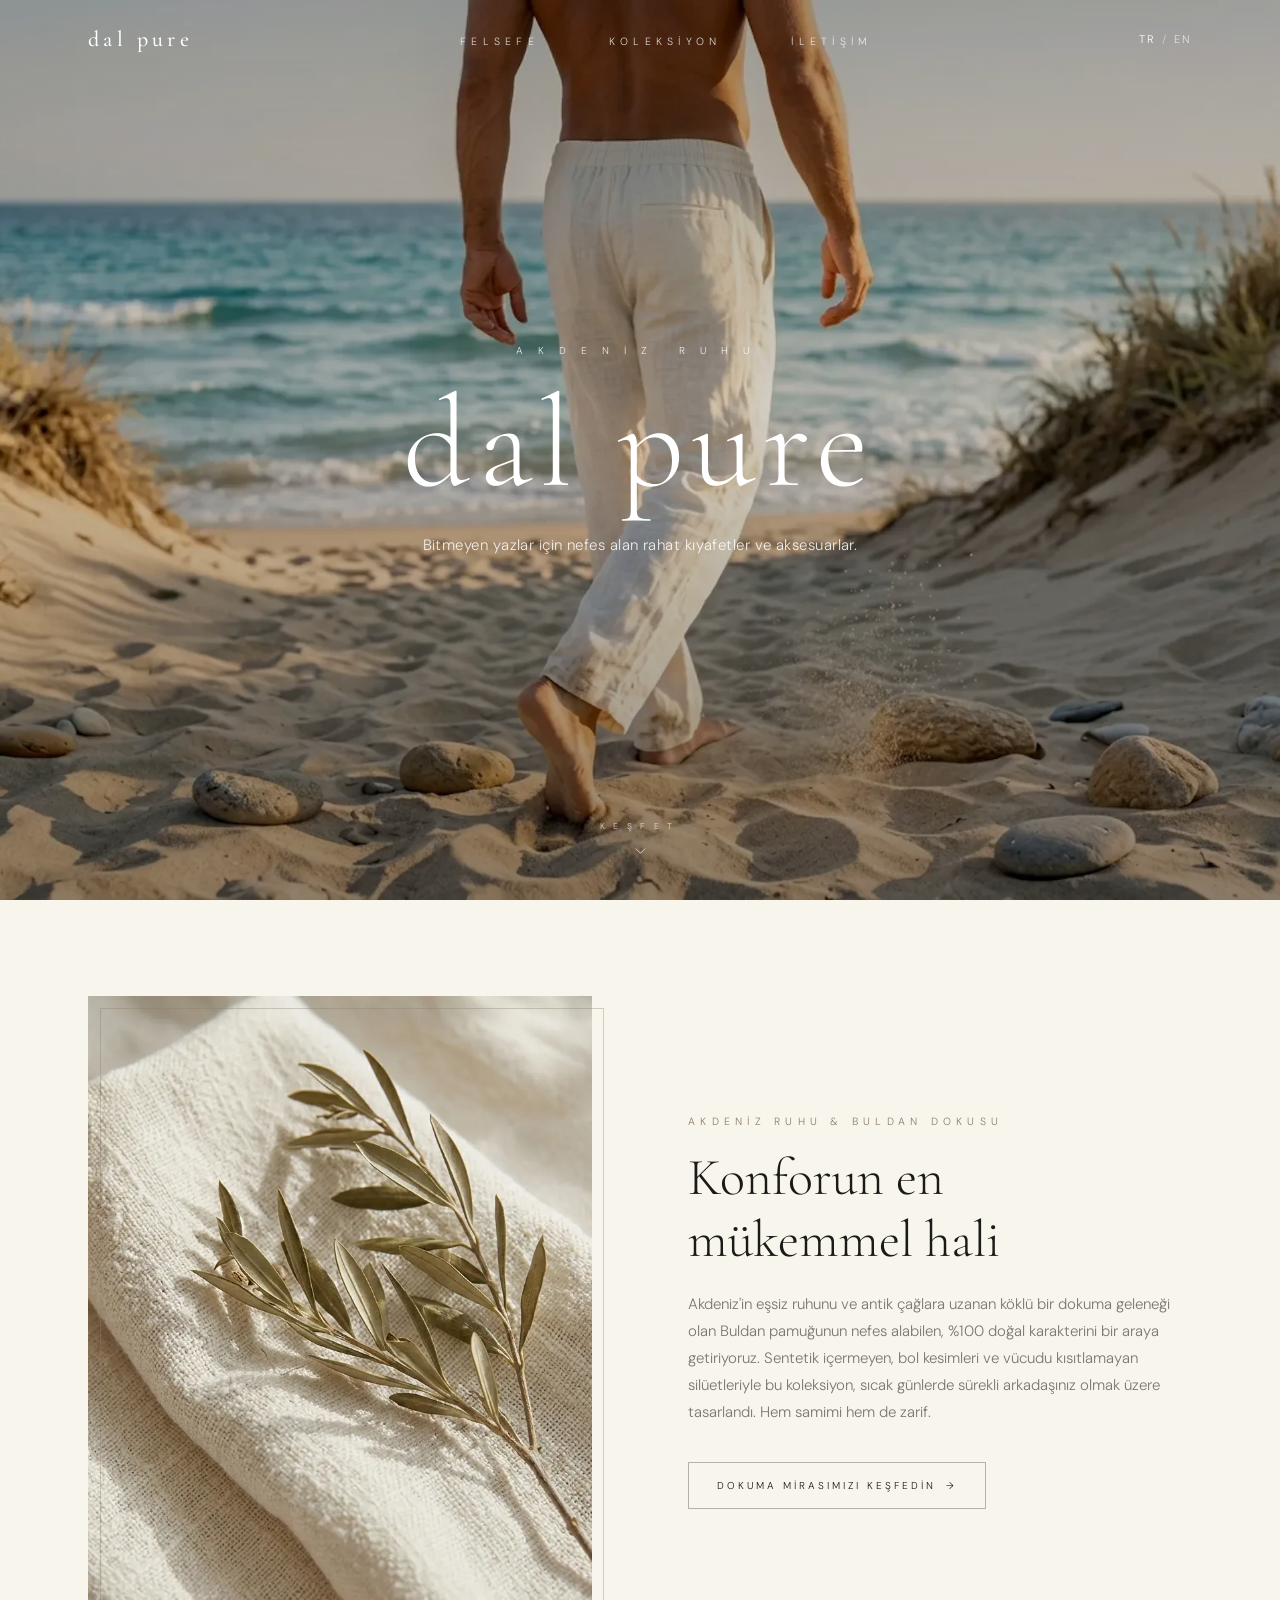
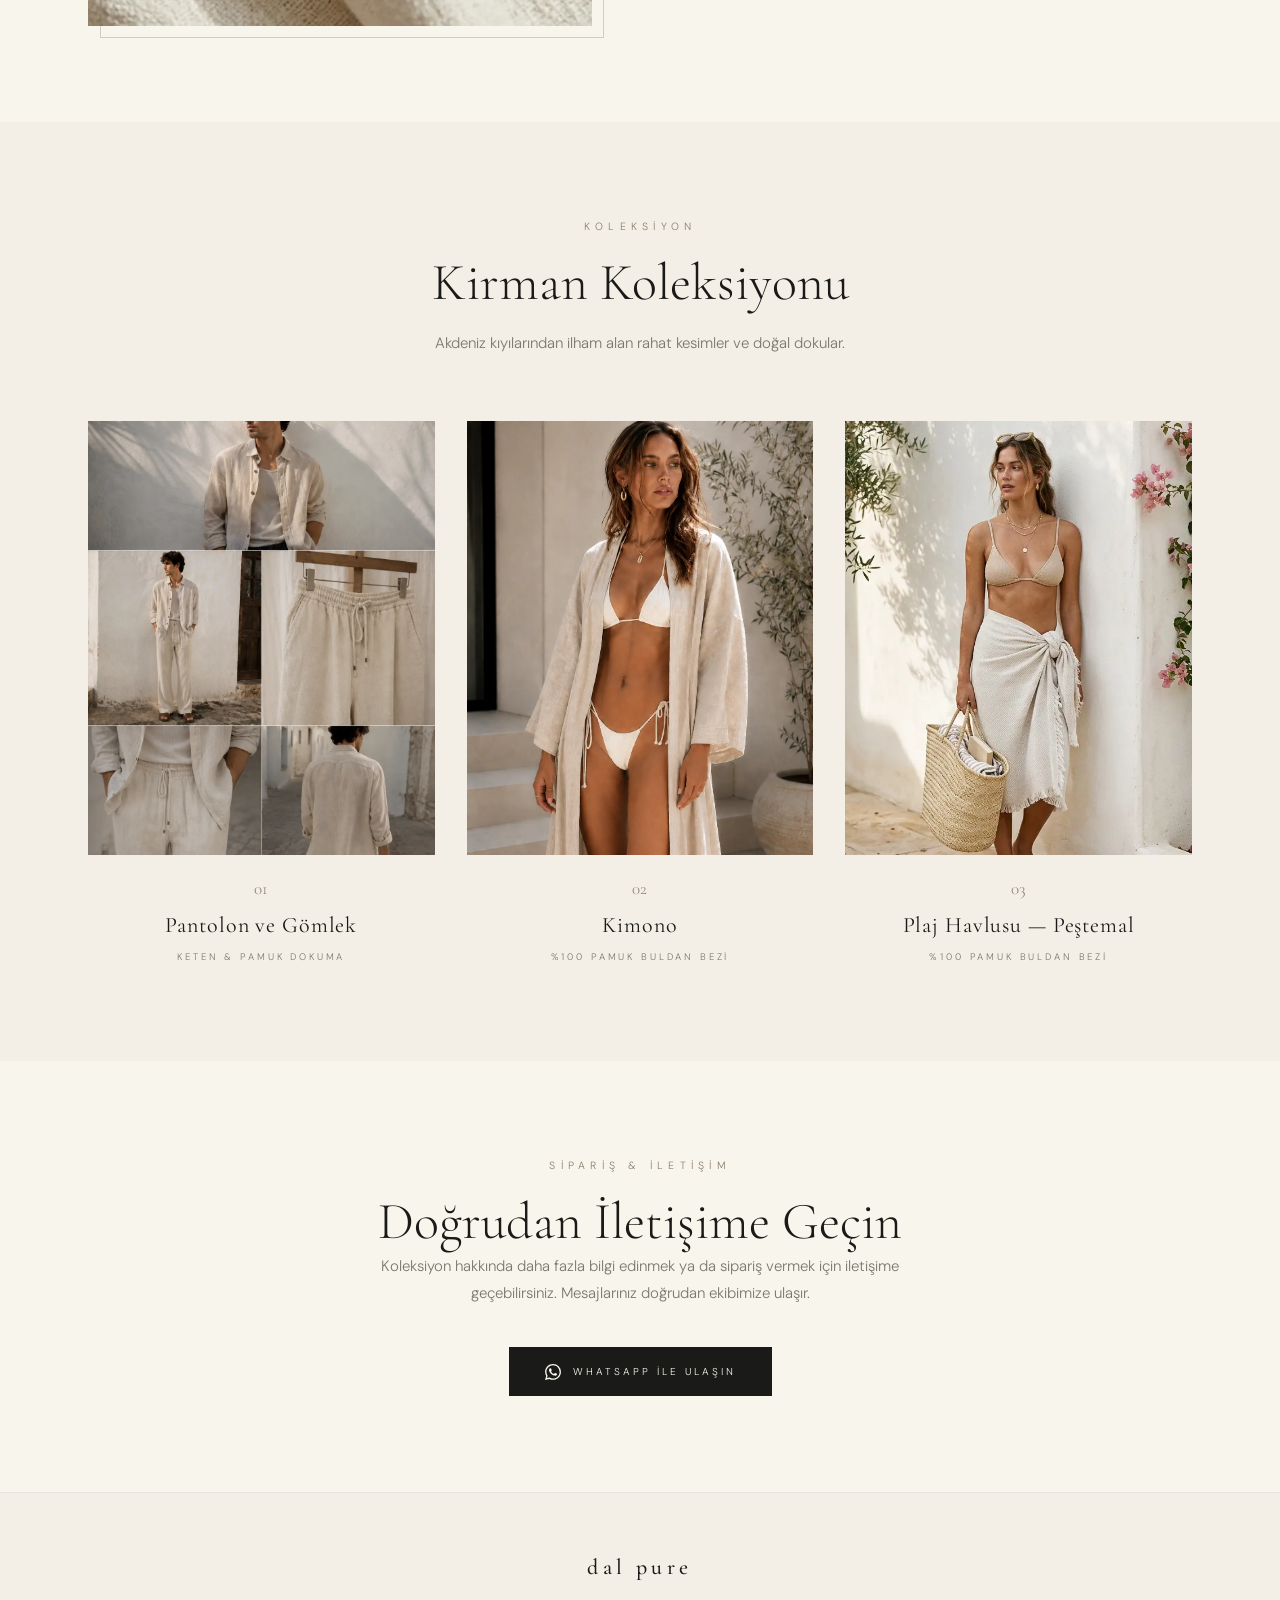
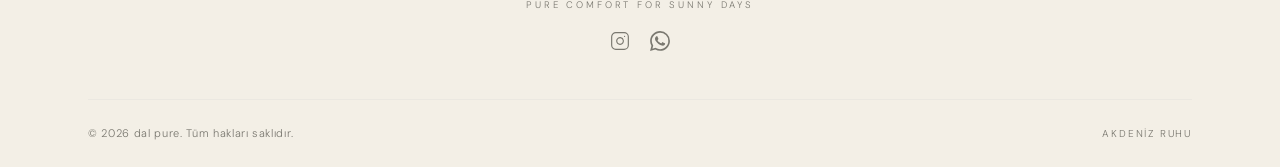
==== commit 4b254ff2: "Add files via upload" ====
--- a/index.html
+++ b/index.html
@@ -447,6 +447,10 @@
       display: block;
       transition: transform 1.2s var(--ease-out);
     }
+    /* Sadece img-top sınıfına sahip görseli yukarı hizalar */
+.product-img-wrap img.img-top {
+  object-position: top;
+}
     .product-card a:hover .product-img-wrap img {
       transform: scale(1.05);
     }
@@ -740,7 +744,7 @@
             <div class="product-info">
               <span class="product-index">01</span>
               <h3 class="product-name">Pantolon ve Gömlek</h3>
-              <p class="product-material">Buldan Bezi</p>
+              <p class="product-material">Keten & Pamuk Dokuma</p>
             </div>
           </a>
         </div>
@@ -749,14 +753,14 @@
         <div class="product-card reveal" data-delay="240">
           <a href="https://wa.me/905418734180?text=Merhaba%20dal%20pure%2C%20Kimono%20hakk%C4%B1nda%20bilgi%20almak%20istiyorum." target="_blank" rel="noopener noreferrer">
             <div class="product-img-wrap">
-              <img src="images/work-3.webp" alt="Dal Pure Doğal Buldan Bezi Plaj Kimonosu" loading="lazy">
+              <img src="images/work-3.webp" class="img-top" alt="Dal Pure Doğal Buldan Bezi Plaj Kimonosu" loading="lazy">
               <div class="product-overlay"></div>
               <span class="product-inquire">Bilgi Al</span>
             </div>
             <div class="product-info">
               <span class="product-index">02</span>
               <h3 class="product-name">Kimono</h3>
-              <p class="product-material">Buldan Bezi</p>
+              <p class="product-material">%100 Pamuk Buldan Bezi</p>
             </div>
           </a>
         </div>
@@ -772,7 +776,7 @@
             <div class="product-info">
               <span class="product-index">03</span>
               <h3 class="product-name">Plaj Havlusu — Peştemal</h3>
-              <p class="product-material">Buldan Bezi</p>
+              <p class="product-material">%100 Pamuk Buldan Bezi</p>
             </div>
           </a>
         </div>
